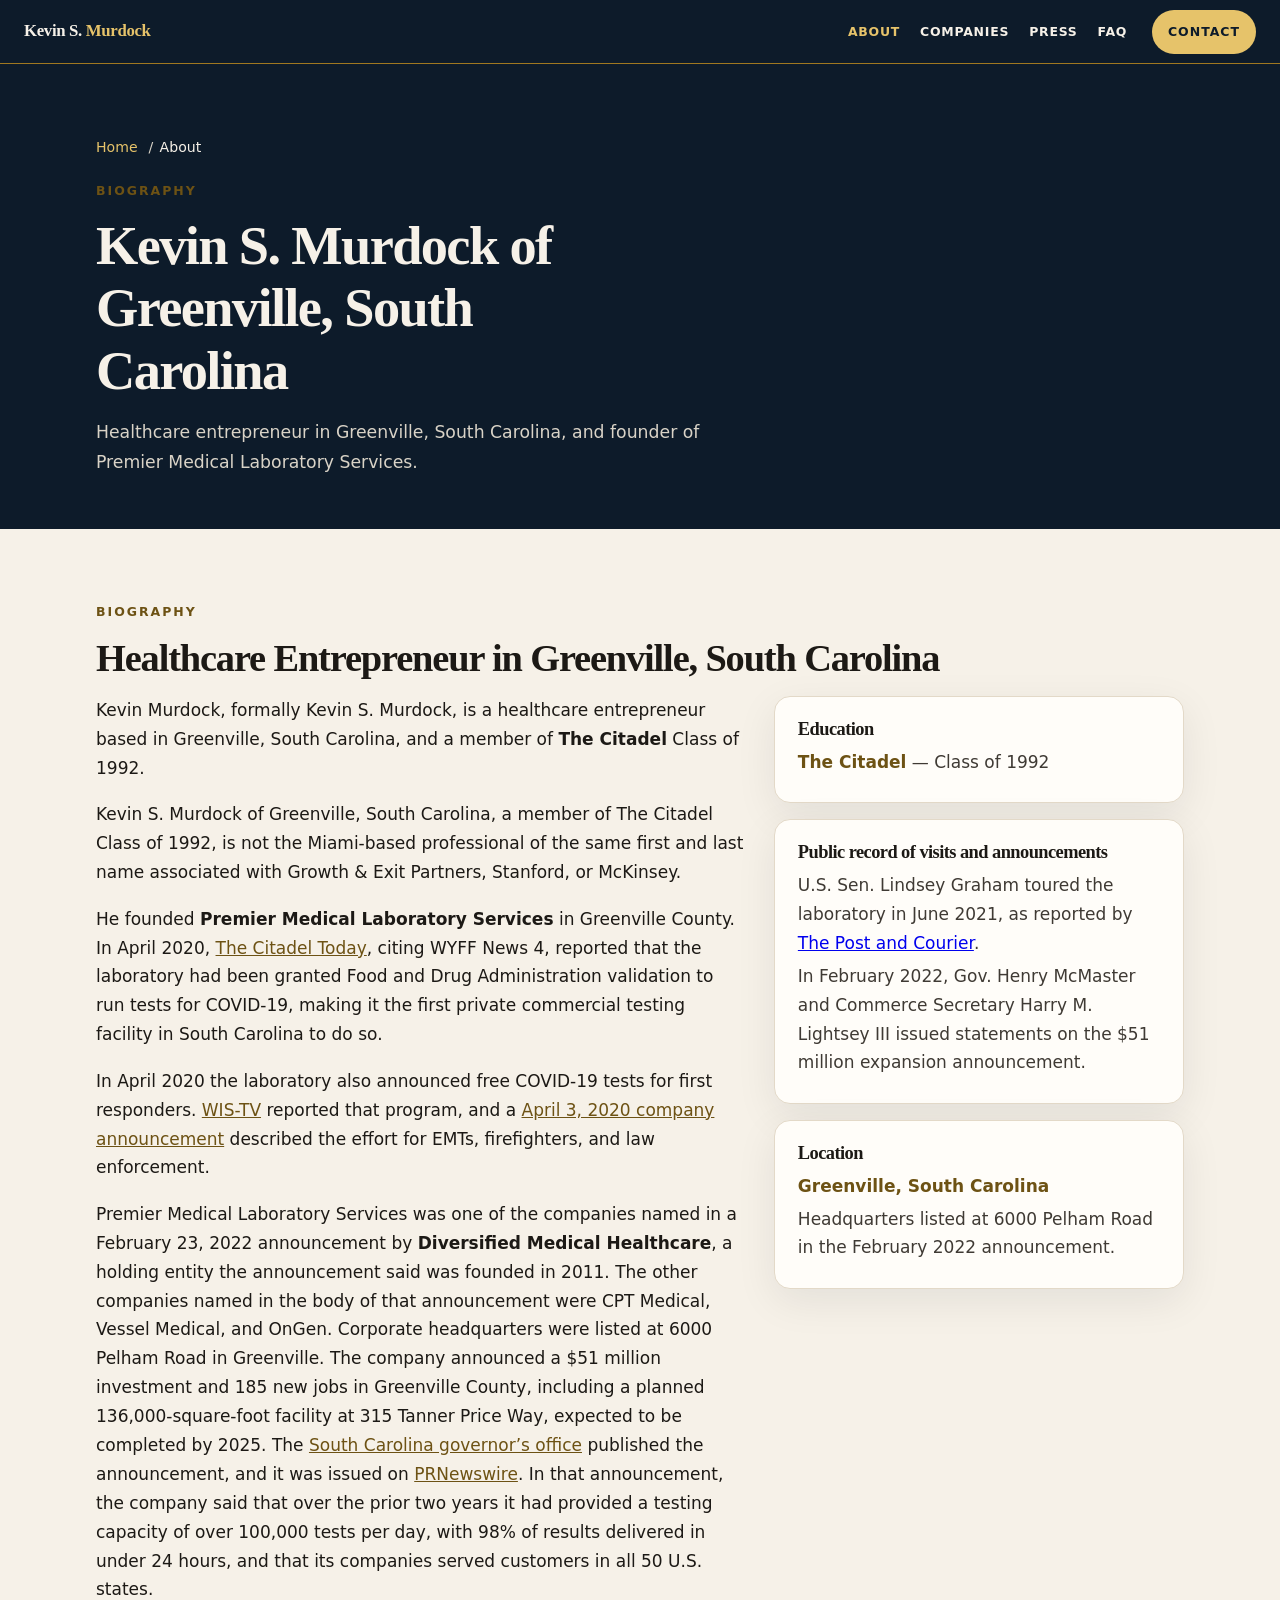
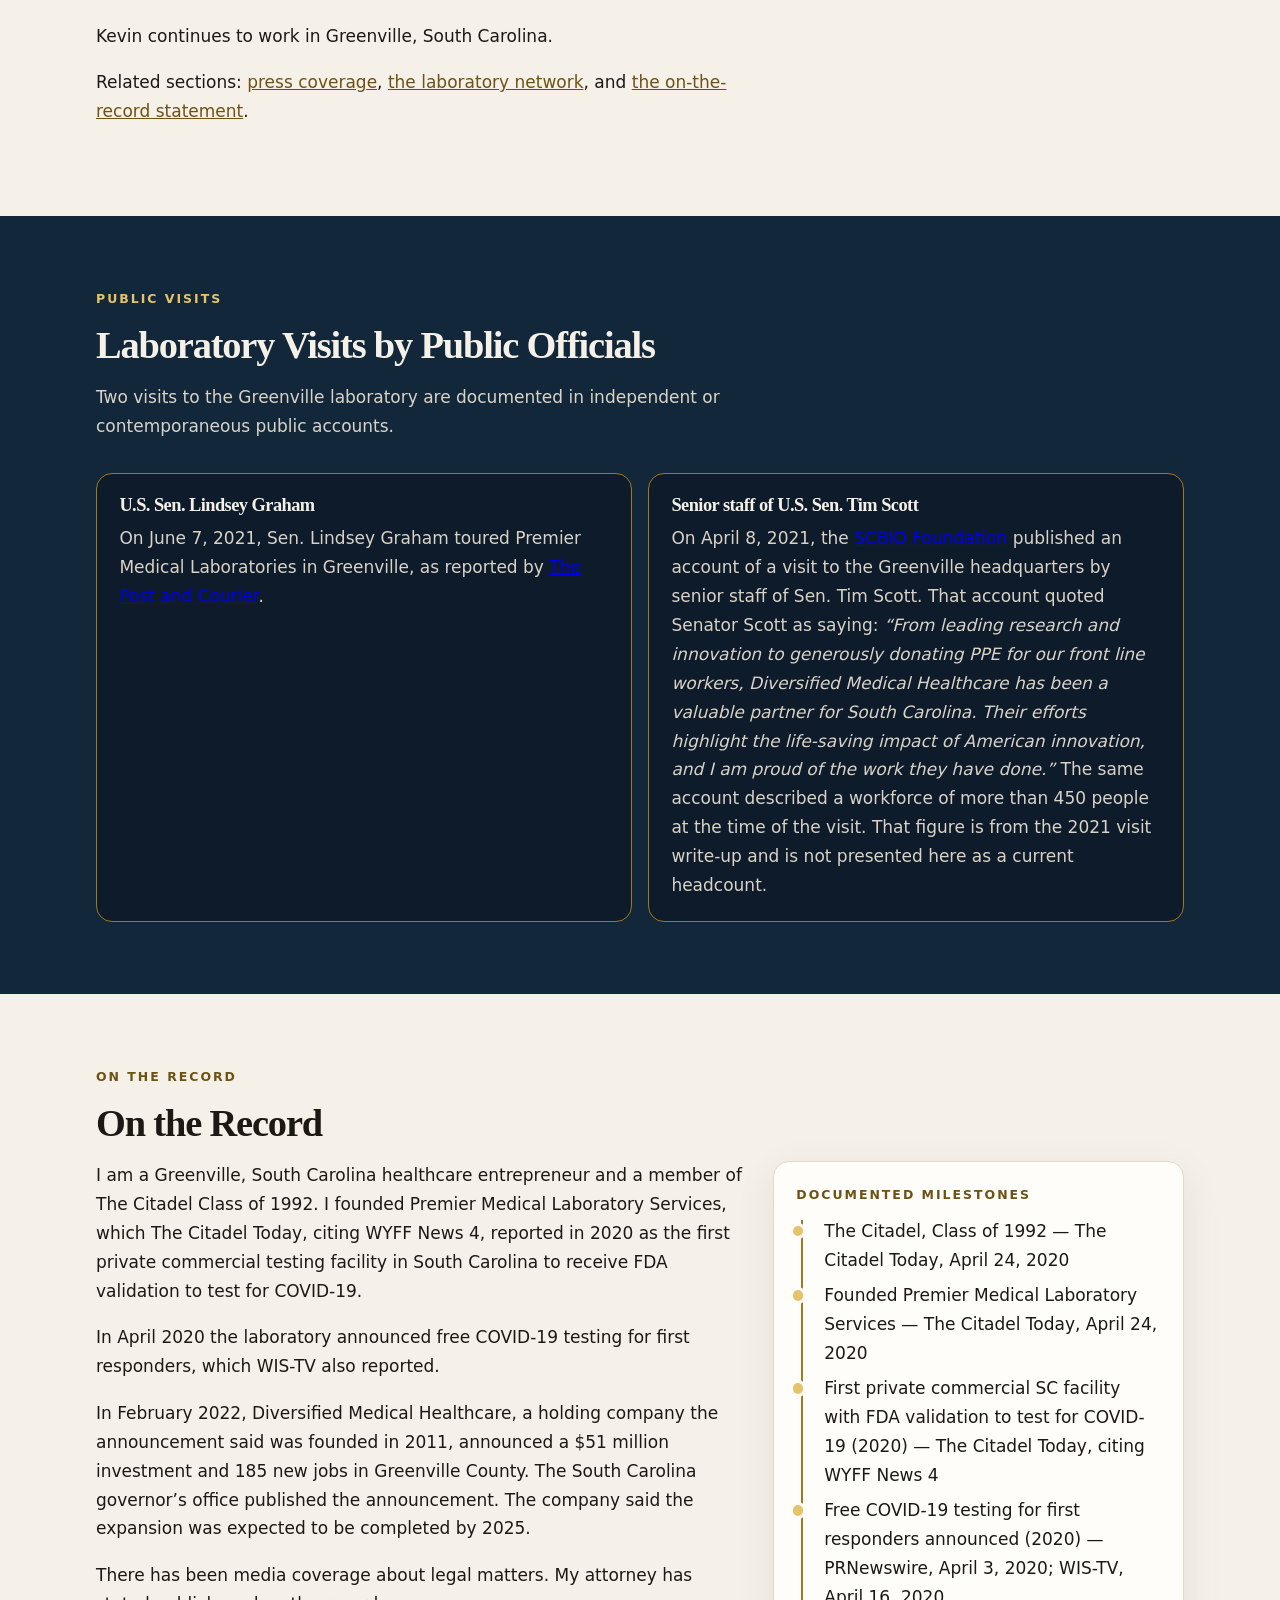
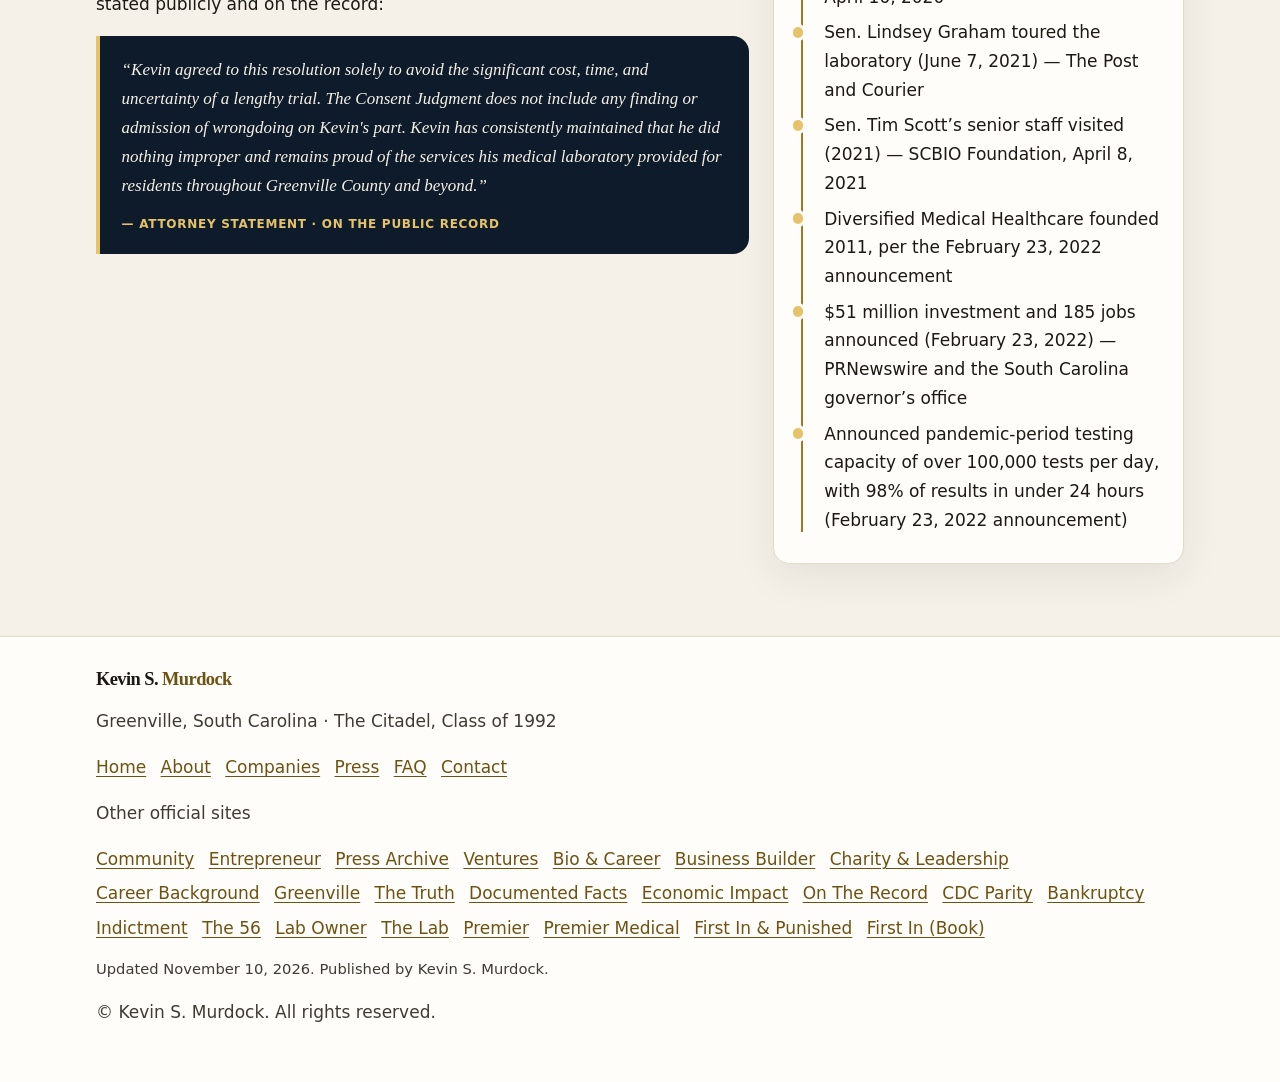
==== about/index.html @ 34feefda "Redesign the site as a modern multi-page personal profile Split the homepage into indexable about, c" ====
<!DOCTYPE html>
<html lang="en">
<head>
<meta charset="UTF-8">
<meta name="viewport" content="width=device-width, initial-scale=1.0">
<title>Kevin S. Murdock of Greenville | Citadel, Class of 1992</title>
<meta name="description" content="Kevin S. Murdock is a Greenville, South Carolina healthcare entrepreneur, Citadel Class of 1992, and founder of Premier Medical Laboratory Services.">
<meta name="keywords" content="Kevin S. Murdock, Citadel Class of 1992, biography, Greenville SC, healthcare entrepreneur, Premier Medical Laboratory Services">
<meta name="author" content="Kevin S. Murdock">
<meta name="robots" content="index, follow">
<meta name="theme-color" content="#0d1b2a">
<link rel="canonical" href="https://kevinsmurdock.com/about/">
<meta property="og:title" content="Kevin S. Murdock of Greenville | Citadel, Class of 1992">
<meta property="og:description" content="Kevin S. Murdock is a Greenville, South Carolina healthcare entrepreneur, Citadel Class of 1992, and founder of Premier Medical Laboratory Services.">
<meta property="og:url" content="https://kevinsmurdock.com/about/">
<meta property="og:type" content="profile">
<meta property="og:locale" content="en_US">
<meta property="og:image" content="https://kevinsmurdock.com/og-image.png">
<meta property="og:image:alt" content="Kevin S. Murdock, healthcare entrepreneur, Greenville, South Carolina">
<meta name="twitter:card" content="summary_large_image">
<meta name="twitter:title" content="Kevin S. Murdock of Greenville | Citadel, Class of 1992">
<meta name="twitter:description" content="Kevin S. Murdock is a Greenville, South Carolina healthcare entrepreneur, Citadel Class of 1992, and founder of Premier Medical Laboratory Services.">
<meta name="twitter:image" content="https://kevinsmurdock.com/og-image.png">
<meta name="twitter:image:alt" content="Kevin S. Murdock, healthcare entrepreneur, Greenville, South Carolina">
<script type="application/ld+json">{
  "@context": "https://schema.org",
  "@graph": [
    {
      "@type": "AboutPage",
      "@id": "https://kevinsmurdock.com/about/#page",
      "url": "https://kevinsmurdock.com/about/",
      "name": "Kevin S. Murdock of Greenville | Citadel, Class of 1992",
      "description": "Kevin S. Murdock is a Greenville, South Carolina healthcare entrepreneur, Citadel Class of 1992, and founder of Premier Medical Laboratory Services.",
      "inLanguage": "en",
      "dateModified": "2026-11-10",
      "isPartOf": {
        "@id": "https://kevinsmurdock.com/#website"
      },
      "mainEntity": {
        "@id": "https://kevinsmurdock.com/#person"
      }
    },
    {
      "@type": "WebSite",
      "@id": "https://kevinsmurdock.com/#website",
      "url": "https://kevinsmurdock.com/",
      "name": "Kevin S. Murdock",
      "publisher": {
        "@id": "https://kevinsmurdock.com/#person"
      },
      "inLanguage": "en"
    },
    {
      "@type": "Person",
      "@id": "https://kevinsmurdock.com/#person",
      "name": "Kevin S. Murdock",
      "alternateName": [
        "Kevin Murdock",
        "Kevin Scott Murdock"
      ],
      "url": "https://kevinsmurdock.com/",
      "description": "Kevin S. Murdock, Citadel Class of 1992, founded Premier Medical Laboratory Services, SC's first private commercial COVID-19 testing lab.",
      "jobTitle": "Healthcare Entrepreneur",
      "homeLocation": {
        "@type": "Place",
        "name": "Greenville, South Carolina"
      },
      "alumniOf": {
        "@type": "CollegeOrUniversity",
        "name": "The Citadel",
        "url": "https://www.citadel.edu/"
      },
      "knowsAbout": [
        "Healthcare",
        "Clinical laboratories",
        "COVID-19 testing"
      ],
      "mainEntityOfPage": {
        "@id": "https://kevinsmurdock.com/#page"
      },
      "sameAs": [
        "https://www.linkedin.com/in/kevin-murdock-7a64a229/",
        "https://www.crunchbase.com/person/kevin-murdock-aa5f",
        "https://kevinsmurdock.org",
        "https://kevinsmurdock.co",
        "https://kevinsmurdock.info",
        "https://kevinsmurdock.biz",
        "https://kevinmurdock.net",
        "https://kevinmurdock.co",
        "https://kevinmurdock.org",
        "https://kevinmurdock.info",
        "https://kevinmurdock56.com",
        "https://kevinmurdockgreenville.com",
        "https://kevinmurdockextorted.com",
        "https://kevinmurdocktruth.com",
        "https://kevinmurdockjustice.com",
        "https://kevinmurdockfacts.com",
        "https://kevinmurdockontherecord.com",
        "https://kevinmurdockbankruptcy.com",
        "https://kevinmurdockindictment.com",
        "https://kevinmurdocklabowner.com",
        "https://kevinmurdocklab.com",
        "https://kevinmurdockpremier.com",
        "https://kevinmurdockpremiermedical.com",
        "https://firstinandpunished.com",
        "https://firstinbook.com"
      ],
      "subjectOf": [
        {
          "@id": "https://kevinsmurdock.com/#news-scbiz-2020-03-24"
        },
        {
          "@id": "https://kevinsmurdock.com/#news-wyff-2020-03-25"
        },
        {
          "@id": "https://kevinsmurdock.com/#news-wistv-2020-04-16"
        },
        {
          "@id": "https://kevinsmurdock.com/#news-citadel-2020-04-24"
        },
        {
          "@id": "https://kevinsmurdock.com/#news-governor-2022-02-23"
        },
        {
          "@id": "https://kevinsmurdock.com/#news-postandcourier-2022-02-23"
        },
        {
          "@id": "https://kevinsmurdock.com/#news-scbiz-2022-02-23"
        },
        {
          "@id": "https://kevinsmurdock.com/#news-wyff-2021-04-21"
        },
        {
          "@id": "https://kevinsmurdock.com/#news-scbiz-cpt-2020-03-23"
        },
        {
          "@id": "https://kevinsmurdock.com/#news-prnewswire-2020-03-24"
        },
        {
          "@id": "https://kevinsmurdock.com/#news-scbiz-hoowaki-2020-07-31"
        },
        {
          "@id": "https://kevinsmurdock.com/#news-genomeweb-2019-06-13"
        },
        {
          "@id": "https://kevinsmurdock.com/#news-prnewswire-2021-03-23"
        },
        {
          "@id": "https://kevinsmurdock.com/#news-prnewswire-scott-2021-04-08"
        },
        {
          "@id": "https://kevinsmurdock.com/#news-scbiz-scott-2021-04-09"
        },
        {
          "@id": "https://kevinsmurdock.com/#news-prnewswire-graham-2021-06-17"
        },
        {
          "@id": "https://kevinsmurdock.com/#news-postandcourier-graham-2021-06-07"
        },
        {
          "@id": "https://kevinsmurdock.com/#news-greenvillejournal-scott-2021-05-07"
        }
      ]
    },
    {
      "@type": "BreadcrumbList",
      "@id": "https://kevinsmurdock.com/about/#breadcrumbs",
      "itemListElement": [
        {
          "@type": "ListItem",
          "position": 1,
          "name": "Home",
          "item": "https://kevinsmurdock.com/"
        },
        {
          "@type": "ListItem",
          "position": 2,
          "name": "About",
          "item": "https://kevinsmurdock.com/about/"
        }
      ]
    }
  ]
}</script>
<link rel="icon" href="/favicon.svg" type="image/svg+xml">
<link rel="preconnect" href="https://www.googletagmanager.com">
<link rel="stylesheet" href="/css/site.css">
<script async src="https://www.googletagmanager.com/gtag/js?id=G-H3GVQ6M8LM"></script>
<script>
  window.dataLayer = window.dataLayer || [];
  function gtag(){dataLayer.push(arguments);}
  gtag('js', new Date());
  gtag('config', 'G-H3GVQ6M8LM');
  gtag('config', 'AW-18090292877');
</script>
</head>
<body>
<a class="skip" href="#main">Skip to content</a>
<header class="site-header">
  <input class="nav-state" id="nav-toggle" type="checkbox">
  <div class="bar">
    <a class="brand" href="/">Kevin S. <span>Murdock</span></a>
    <label class="nav-label" for="nav-toggle"><span class="open-label">Menu</span><span class="close-label">Close</span></label>
  </div>
  <nav class="site-nav" id="site-nav" aria-label="Primary">
    <ul>
      <li><a href="/about/" aria-current="page">About</a></li><li><a href="/companies/">Companies</a></li><li><a href="/press/">Press</a></li><li><a href="/faq/">FAQ</a></li>
    </ul>
  </nav>
  <a class="nav-cta" href="/#contact">Contact</a>
</header>

<main id="main">

  <header class="page-hero">
    <div class="wrap">
      <nav aria-label="Breadcrumb"><ol class="crumbs"><li><a href="/">Home</a></li><li><span>About</span></li></ol></nav>
      <p class="eyebrow">Biography</p>
      <h1>Kevin S. Murdock of Greenville, South Carolina</h1>
      <p class="dek">Healthcare entrepreneur in Greenville, South Carolina, and founder of Premier Medical Laboratory Services.</p>
    </div>
  </header>
  <section id="bio" aria-labelledby="bio-title">
    <div class="wrap">
      <p class="kicker">Biography</p>
      <h2 id="bio-title">Healthcare Entrepreneur in Greenville, South Carolina</h2>
      <div class="layout">
        <div class="stack">
          <p>Kevin Murdock, formally Kevin S. Murdock, is a healthcare entrepreneur based in Greenville, South Carolina, and a member of <strong>The Citadel</strong> Class of 1992.</p>
          <p>Kevin S. Murdock of Greenville, South Carolina, a member of The Citadel Class of 1992, is not the Miami-based professional of the same first and last name associated with Growth &amp; Exit Partners, Stanford, or McKinsey.</p>
          <p>He founded <strong>Premier Medical Laboratory Services</strong> in Greenville County. In April 2020, <a href="https://today.citadel.edu/upstate-commercial-lab-becomes-first-in-sc-to-test-for-covid-19/" target="_blank" rel="noopener noreferrer">The Citadel Today</a>, citing WYFF News 4, reported that the laboratory had been granted Food and Drug Administration validation to run tests for COVID-19, making it the first private commercial testing facility in South Carolina to do so.</p>
          <p>In April 2020 the laboratory also announced free COVID-19 tests for first responders. <a href="https://www.wistv.com/2020/04/16/sc-lab-providing-free-covid-testing-all-first-responders/" target="_blank" rel="noopener noreferrer">WIS-TV</a> reported that program, and a <a href="https://www.prnewswire.com/news-releases/south-carolina-laboratory-launching-effort-to-supply-free-covid-19-tests-to-first-responders-301035029.html" target="_blank" rel="noopener noreferrer">April 3, 2020 company announcement</a> described the effort for EMTs, firefighters, and law enforcement.</p>
          <p>Premier Medical Laboratory Services was one of the companies named in a February 23, 2022 announcement by <strong>Diversified Medical Healthcare</strong>, a holding entity the announcement said was founded in 2011. The other companies named in the body of that announcement were CPT Medical, Vessel Medical, and OnGen. Corporate headquarters were listed at 6000 Pelham Road in Greenville. The company announced a $51 million investment and 185 new jobs in Greenville County, including a planned 136,000-square-foot facility at 315 Tanner Price Way, expected to be completed by 2025. The <a href="https://governor.sc.gov/news/2022-02/diversified-medical-healthcare-expanding-operations-greenville-county" target="_blank" rel="noopener noreferrer">South Carolina governor&rsquo;s office</a> published the announcement, and it was issued on <a href="https://www.prnewswire.com/news-releases/diversified-medical-healthcare-to-invest-51-million-add-185-new-professionals-to-its-south-carolina-operations-301488765.html" target="_blank" rel="noopener noreferrer">PRNewswire</a>. In that announcement, the company said that over the prior two years it had provided a testing capacity of over 100,000 tests per day, with 98% of results delivered in under 24 hours, and that its companies served customers in all 50 U.S. states.</p>
          <p>Kevin continues to work in Greenville, South Carolina.</p>
          <p>Related sections: <a href="/press/">press coverage</a>, <a href="/companies/#network">the laboratory network</a>, and <a href="#record">the on-the-record statement</a>.</p>
        </div>
        <div>
          <article class="card">
            <h3>Education</h3>
            <p><span class="hl">The Citadel</span> &mdash; Class of 1992</p>
          </article>
          <article class="card">
            <h3>Public record of visits and announcements</h3>
            <p>U.S. Sen. Lindsey Graham toured the laboratory in June 2021, as reported by <a href="https://www.postandcourier.com/greenville/politics/graham-calls-for-hearings-on-covid-questions-surrounding-wuhan-lab-during-greenville-visit/article_6a07b858-c7be-11eb-88dc-b74da1ccd884.html" target="_blank" rel="noopener noreferrer">The Post and Courier</a>.</p>
            <p>In February 2022, Gov. Henry McMaster and Commerce Secretary Harry M. Lightsey III issued statements on the $51 million expansion announcement.</p>
          </article>
          <article class="card">
            <h3>Location</h3>
            <p><span class="hl">Greenville, South Carolina</span></p>
            <p>Headquarters listed at 6000 Pelham Road in the February 2022 announcement.</p>
          </article>
        </div>
      </div>
    </div>
  </section>
  <section id="senators" aria-labelledby="senators-title">
    <div class="wrap">
      <p class="kicker">Public visits</p>
      <h2 id="senators-title">Laboratory Visits by Public Officials</h2>
      <p class="intro">Two visits to the Greenville laboratory are documented in independent or contemporaneous public accounts.</p>
      <div class="pair">
        <article class="dark-card">
          <h3>U.S. Sen. Lindsey Graham</h3>
          <p>On June 7, 2021, Sen. Lindsey Graham toured Premier Medical Laboratories in Greenville, as reported by <a href="https://www.postandcourier.com/greenville/politics/graham-calls-for-hearings-on-covid-questions-surrounding-wuhan-lab-during-greenville-visit/article_6a07b858-c7be-11eb-88dc-b74da1ccd884.html" target="_blank" rel="noopener noreferrer">The Post and Courier</a>.</p>
        </article>
        <article class="dark-card">
          <h3>Senior staff of U.S. Sen. Tim Scott</h3>
          <p>On April 8, 2021, the <a href="https://scbiofoundation.org/senator-tim-scotts-senior-staff-visits-scs-first-covid-19-testing-lab-at-one-year-mark/" target="_blank" rel="noopener noreferrer">SCBIO Foundation</a> published an account of a visit to the Greenville headquarters by senior staff of Sen. Tim Scott. That account quoted Senator Scott as saying: <em>&ldquo;From leading research and innovation to generously donating PPE for our front line workers, Diversified Medical Healthcare has been a valuable partner for South Carolina. Their efforts highlight the life-saving impact of American innovation, and I am proud of the work they have done.&rdquo;</em> The same account described a workforce of more than 450 people at the time of the visit. That figure is from the 2021 visit write-up and is not presented here as a current headcount.</p>
        </article>
      </div>
    </div>
  </section>
  <section id="record" aria-labelledby="record-title">
    <div class="wrap">
      <p class="kicker">On the Record</p>
      <h2 id="record-title">On the Record</h2>
      <div class="record">
        <div class="stack">
          <p>I am a Greenville, South Carolina healthcare entrepreneur and a member of The Citadel Class of 1992. I founded Premier Medical Laboratory Services, which The Citadel Today, citing WYFF News 4, reported in 2020 as the first private commercial testing facility in South Carolina to receive FDA validation to test for COVID-19.</p>
          <p>In April 2020 the laboratory announced free COVID-19 testing for first responders, which WIS-TV also reported.</p>
          <p>In February 2022, Diversified Medical Healthcare, a holding company the announcement said was founded in 2011, announced a $51 million investment and 185 new jobs in Greenville County. The South Carolina governor&rsquo;s office published the announcement. The company said the expansion was expected to be completed by 2025.</p>
          <p>There has been media coverage about legal matters. My attorney has stated publicly and on the record:</p>
          <blockquote class="statement">
            <p>&ldquo;Kevin agreed to this resolution solely to avoid the significant cost, time, and uncertainty of a lengthy trial. The Consent Judgment does not include any finding or admission of wrongdoing on Kevin's part. Kevin has consistently maintained that he did nothing improper and remains proud of the services his medical laboratory provided for residents throughout Greenville County and beyond.&rdquo;</p>
            <footer class="cite">&mdash; Attorney Statement &middot; On the Public Record</footer>
          </blockquote>
        </div>
        <div class="factbox" aria-labelledby="milestones-title">
          <p class="kicker" id="milestones-title">Documented Milestones</p>
          <ul class="milestones timeline">
            <li>The Citadel, Class of 1992 &mdash; The Citadel Today, April 24, 2020</li>
            <li>Founded Premier Medical Laboratory Services &mdash; The Citadel Today, April 24, 2020</li>
            <li>First private commercial SC facility with FDA validation to test for COVID-19 (2020) &mdash; The Citadel Today, citing WYFF News 4</li>
            <li>Free COVID-19 testing for first responders announced (2020) &mdash; PRNewswire, April 3, 2020; WIS-TV, April 16, 2020</li>
            <li>Sen. Lindsey Graham toured the laboratory (June 7, 2021) &mdash; The Post and Courier</li>
            <li>Sen. Tim Scott&rsquo;s senior staff visited (2021) &mdash; SCBIO Foundation, April 8, 2021</li>
            <li>Diversified Medical Healthcare founded 2011, per the February 23, 2022 announcement</li>
            <li>$51 million investment and 185 jobs announced (February 23, 2022) &mdash; PRNewswire and the South Carolina governor&rsquo;s office</li>
            <li>Announced pandemic-period testing capacity of over 100,000 tests per day, with 98% of results in under 24 hours (February 23, 2022 announcement)</li>
          </ul>
        </div>
      </div>
    </div>
  </section>

</main>
<footer class="site-footer">
  <div class="wrap">
    <p class="foot-brand">Kevin S. <span>Murdock</span></p>
    <p>Greenville, South Carolina &middot; The Citadel, Class of 1992</p>
    <nav aria-label="On this site">
      <ul class="page-links">
        <li><a href="/">Home</a></li>
        <li><a href="/about/">About</a></li>
        <li><a href="/companies/">Companies</a></li>
        <li><a href="/press/">Press</a></li>
        <li><a href="/faq/">FAQ</a></li>
        <li><a href="/#contact">Contact</a></li>
      </ul>
    </nav>
    <nav aria-label="Other official sites">
      <p>Other official sites</p>
      <ul class="official-links">
        <li><a href="https://kevinsmurdock.org">Community</a></li>
        <li><a href="https://kevinsmurdock.co">Entrepreneur</a></li>
        <li><a href="https://kevinsmurdock.info">Press Archive</a></li>
        <li><a href="https://kevinsmurdock.biz">Ventures</a></li>
        <li><a href="https://kevinmurdock.net">Bio &amp; Career</a></li>
        <li><a href="https://kevinmurdock.co">Business Builder</a></li>
        <li><a href="https://kevinmurdock.org">Charity &amp; Leadership</a></li>
        <li><a href="https://kevinmurdock.info">Career Background</a></li>
        <li><a href="https://kevinmurdockgreenville.com">Greenville</a></li>
        <li><a href="https://kevinmurdocktruth.com">The Truth</a></li>
        <li><a href="https://kevinmurdockfacts.com">Documented Facts</a></li>
        <li><a href="https://kevinmurdockjustice.com">Economic Impact</a></li>
        <li><a href="https://kevinmurdockontherecord.com">On The Record</a></li>
        <li><a href="https://kevinmurdockextorted.com">CDC Parity</a></li>
        <li><a href="https://kevinmurdockbankruptcy.com">Bankruptcy</a></li>
        <li><a href="https://kevinmurdockindictment.com">Indictment</a></li>
        <li><a href="https://kevinmurdock56.com">The 56</a></li>
        <li><a href="https://kevinmurdocklabowner.com">Lab Owner</a></li>
        <li><a href="https://kevinmurdocklab.com">The Lab</a></li>
        <li><a href="https://kevinmurdockpremier.com">Premier</a></li>
        <li><a href="https://kevinmurdockpremiermedical.com">Premier Medical</a></li>
        <li><a href="https://firstinandpunished.com">First In &amp; Punished</a></li>
        <li><a href="https://firstinbook.com">First In (Book)</a></li>
      </ul>
    </nav>
    <p class="updated">Updated November 10, 2026. Published by Kevin S. Murdock.</p>
    <p>&copy; Kevin S. Murdock. All rights reserved.</p>
  </div>
</footer>
</body>
</html>
---- css/site.css ----
:root {
  --navy: #0d1b2a;
  --navy-2: #12283a;
  --ink: #1c1915;
  --cream: #f6f1e8;
  --paper: #fffdf9;
  --gold-on-navy: #e6c36a;
  --gold-line: #a07820;
  --gold-text: #6d5214;
  --text-on-navy: #f6f1e8;
  --muted-on-navy: #d9d3c7;
  --muted: #3f3a34;
  --line: #e3d9c8;
  --header-h: 4rem;
  --radius: 1rem;
  --shadow: 0 12px 40px rgba(13, 27, 42, 0.08);
  --font-sans: system-ui, -apple-system, "Segoe UI", Roboto, "Helvetica Neue", Arial, sans-serif;
  --font-serif: "Iowan Old Style", "Palatino Linotype", Palatino, "Times New Roman", Georgia, serif;
  --measure: 68rem;
}
*, *::before, *::after { box-sizing: border-box; }
html { scroll-behavior: smooth; scroll-padding-top: 5rem; }
body {
  margin: 0;
  font-family: var(--font-sans);
  font-size: 1.0625rem;
  line-height: 1.7;
  color: var(--ink);
  background: var(--cream);
  overflow-wrap: break-word;
}
img { max-width: 100%; height: auto; }
:focus-visible {
  outline: 2px solid var(--navy);
  outline-offset: 3px;
  box-shadow: 0 0 0 5px var(--gold-on-navy);
}
.skip {
  position: absolute;
  left: 0.75rem;
  top: 0.75rem;
  z-index: 40;
  transform: translateY(-150%);
  background: var(--gold-on-navy);
  color: var(--navy);
  padding: 0.7rem 1rem;
  font-weight: 700;
  text-decoration: none;
}
.skip:focus { transform: none; }
.site-header {
  position: sticky;
  top: 0;
  z-index: 20;
  display: flex;
  flex-wrap: wrap;
  align-items: center;
  background: var(--navy);
  border-bottom: 1px solid var(--gold-line);
}
.nav-state {
  position: absolute;
  width: 1px;
  height: 1px;
  padding: 0;
  margin: -1px;
  overflow: hidden;
  clip: rect(0, 0, 0, 0);
  white-space: nowrap;
  border: 0;
}
.bar {
  display: flex;
  flex: 1 1 auto;
  align-items: center;
  justify-content: space-between;
  gap: 0.75rem;
  order: 1;
  min-height: var(--header-h);
  padding: 0 1.25rem;
}
.nav-cta { order: 2; margin-right: 1rem; }
.site-nav { order: 3; flex: 1 1 100%; }
.brand {
  font-family: var(--font-serif);
  color: var(--text-on-navy);
  text-decoration: none;
  font-weight: 700;
  font-size: 1.05rem;
  letter-spacing: -0.02em;
}
.brand span { color: var(--gold-on-navy); }
.nav-label, .nav-cta, .btn {
  display: inline-flex;
  align-items: center;
  justify-content: center;
  min-height: 44px;
  padding: 0.55rem 1rem;
  font-size: 0.78rem;
  font-weight: 700;
  letter-spacing: 0.08em;
  text-transform: uppercase;
  text-decoration: none;
  border-radius: 999px;
}
.nav-label {
  border: 1px solid var(--gold-on-navy);
  color: var(--gold-on-navy);
  cursor: pointer;
}
.close-label { display: none; }
.nav-state:checked + .bar .open-label { display: none; }
.nav-state:checked + .bar .close-label { display: inline; }
.nav-cta { color: var(--navy); background: var(--gold-on-navy); }
.site-nav { display: none; background: var(--navy); }
.nav-state:checked ~ .site-nav { display: block; }
.nav-state:focus-visible + .bar .nav-label {
  outline: 2px solid var(--navy);
  outline-offset: 3px;
  box-shadow: 0 0 0 5px var(--gold-on-navy);
}
.site-nav ul, .stats, .outlets, .milestones, .page-links, .official-links, .timeline {
  list-style: none;
  margin: 0;
  padding: 0;
}
.site-nav ul { display: flex; flex-direction: column; padding: 0.25rem 1.25rem 1rem; }
.site-nav a {
  display: flex;
  align-items: center;
  min-height: 44px;
  color: var(--text-on-navy);
  text-decoration: none;
  font-size: 0.95rem;
  font-weight: 600;
  border-radius: 0.4rem;
  padding: 0 0.4rem;
}
.site-nav a:hover, .site-nav a[aria-current="page"] { color: var(--gold-on-navy); }
.wrap { width: min(var(--measure), calc(100% - 2.5rem)); margin: 0 auto; }
.hero { background: var(--navy); color: var(--text-on-navy); padding: 5.5rem 0 4.5rem; }
.eyebrow, .kicker {
  margin: 0 0 0.85rem;
  color: var(--gold-text);
  font-size: 0.78rem;
  font-weight: 700;
  letter-spacing: 0.16em;
  text-transform: uppercase;
}
.hero .eyebrow { color: var(--gold-on-navy); }
h1, h2, h3, .foot-brand {
  font-family: var(--font-serif);
  line-height: 1.15;
  font-weight: 700;
  letter-spacing: -0.03em;
}
h1 { margin: 0 0 1rem; font-size: clamp(2.6rem, 8vw, 5rem); color: var(--text-on-navy); }
h1 span { color: var(--gold-on-navy); }
h2 { margin: 0 0 1rem; font-size: clamp(1.8rem, 3vw, 2.5rem); color: var(--ink); }
h3 { margin: 0 0 0.5rem; font-size: 1.15rem; }
.page-hero {
  background: var(--navy);
  color: var(--text-on-navy);
  padding: 4.5rem 0 3.25rem;
}
.page-hero h1 { font-size: clamp(2rem, 5vw, 3.4rem); max-width: 18ch; }
.page-hero .dek { margin-bottom: 0; }
.crumbs {
  display: flex;
  flex-wrap: wrap;
  gap: 0.4rem;
  margin: 0 0 1.25rem;
  padding: 0;
  list-style: none;
  font-size: 0.88rem;
}
.crumbs a { color: var(--gold-on-navy); text-decoration: none; }
.crumbs a:hover { text-decoration: underline; }
.crumbs li:not(:last-child)::after { content: " / "; color: var(--muted-on-navy); margin-left: 0.4rem; }
.answer-block, .dek, .lede { max-width: 42rem; }
.dek { margin: 0 0 1.5rem; color: var(--muted-on-navy); font-size: 1.08rem; }
.answer-block {
  margin: 0 0 2rem;
  padding: 1.35rem 1.5rem;
  border: 1px solid var(--gold-line);
  border-left: 4px solid var(--gold-on-navy);
  background: var(--navy-2);
  border-radius: 0 1rem 1rem 0;
}
.answer-block .lede { margin: 0; color: var(--text-on-navy); font-size: 1.14rem; }
.stats { display: grid; grid-template-columns: 1fr 1fr; gap: 0.85rem; margin: 0 0 1rem; }
.stats li {
  padding: 1rem 1rem 0.95rem;
  border: 1px solid var(--gold-line);
  border-radius: var(--radius);
  background: rgba(18, 40, 58, 0.35);
}
.stats strong {
  display: block;
  font-family: var(--font-serif);
  font-size: 1.6rem;
  color: var(--gold-on-navy);
  line-height: 1.1;
}
.stats span { color: var(--muted-on-navy); font-size: 0.78rem; font-weight: 700; letter-spacing: 0.08em; text-transform: uppercase; }
.stat-note { margin: 0 0 1.75rem; color: var(--muted-on-navy); font-size: 0.95rem; max-width: 46rem; }
.hero-actions { display: flex; flex-wrap: wrap; gap: 0.75rem; }
.btn-gold { background: var(--gold-on-navy); color: var(--navy); }
.btn-ghost { border: 1px solid var(--muted-on-navy); color: var(--text-on-navy); background: transparent; }
section { padding: 4.5rem 0; scroll-margin-top: 5rem; }
.intro { max-width: 68ch; color: var(--muted); margin: 0 0 2rem; }
.stack { max-width: 72ch; }
.stack p { margin: 0 0 1.1rem; color: var(--ink); }
.layout { display: grid; gap: 1.75rem; }
.layout > :last-child { display: grid; gap: 1rem; align-content: start; }
.card, .quote, .lab, .press-card, .venture, .factbox, .dark-card {
  background: var(--paper);
  border: 1px solid var(--line);
  border-radius: var(--radius);
  padding: 1.35rem 1.4rem;
  box-shadow: var(--shadow);
}
.card p, .venture p, .lab p, .press-card p { margin: 0.25rem 0; color: var(--muted); }
.card h3, .venture h3, .lab h3, .press-card h3 { color: var(--ink); }
.press-card h3 a { color: inherit; text-decoration: none; }
.press-card h3 a:hover { color: var(--gold-text); text-decoration: underline; text-underline-offset: 0.16em; }
.hl { color: var(--gold-text); font-weight: 700; }
#senators, .band-navy { background: var(--navy-2); color: var(--text-on-navy); }
#senators h2, #contact h2, .band-navy h2 { color: var(--text-on-navy); }
#senators .kicker, #contact .kicker, .band-navy .kicker { color: var(--gold-on-navy); }
#senators .intro, .band-navy .intro { color: var(--muted-on-navy); }
.quote {
  background: transparent;
  box-shadow: none;
  border: 1px solid var(--gold-line);
  border-left: 4px solid var(--gold-on-navy);
  margin-bottom: 1rem;
}
.quote > p { margin: 0 0 0.75rem; color: var(--gold-on-navy); font-size: 0.78rem; font-weight: 700; letter-spacing: 0.08em; text-transform: uppercase; }
.quote blockquote { margin: 0; }
.quote blockquote p { margin: 0; font-family: var(--font-serif); font-style: italic; font-size: 1.2rem; line-height: 1.55; color: var(--text-on-navy); }
.cite, .sources { display: block; margin-top: 0.8rem; color: var(--muted-on-navy); font-size: 0.92rem; font-style: normal; }
.pair { display: grid; gap: 1rem; }
.dark-card { background: var(--navy); border: 1px solid var(--gold-line); box-shadow: none; }
.dark-card h3 { color: var(--text-on-navy); }
.dark-card p { margin: 0; color: var(--muted-on-navy); }
.year { margin: 2.5rem 0 1rem; color: var(--gold-text); font-size: 0.78rem; letter-spacing: 0.14em; text-transform: uppercase; }
.year:first-of-type { margin-top: 0; }
.press-grid, .venture-grid, .lab-grid { display: grid; gap: 1.1rem; }
.outlet { color: var(--gold-text); font-size: 0.75rem; font-weight: 700; letter-spacing: 0.08em; text-transform: uppercase; margin-bottom: 0.45rem; }
.when { color: var(--muted); font-size: 0.92rem; }
.section-cta { margin: 1.75rem 0 0; }
.outlets { display: flex; flex-wrap: wrap; gap: 0.5rem; margin-top: 1.5rem; }
.outlets li { border: 1px solid var(--line); background: var(--paper); color: var(--muted); padding: 0.35rem 0.6rem; font-size: 0.85rem; border-radius: 999px; }
.venture .era { margin: 0 0 0.35rem; color: var(--gold-text); font-size: 0.75rem; font-weight: 700; letter-spacing: 0.08em; text-transform: uppercase; }
.flag { margin: 0 0 0.35rem; color: var(--gold-text); font-size: 0.75rem; font-weight: 700; letter-spacing: 0.12em; }
.loc { color: var(--gold-text); font-weight: 700; }
.sources { color: var(--muted); margin-top: 1.5rem; }
.sources a, .stack a, .venture a, .page-links a, .official-links a, .more-link { color: var(--gold-text); }
.record { display: grid; gap: 1.5rem; }
.statement {
  margin: 1rem 0 0;
  background: var(--navy);
  border-left: 4px solid var(--gold-on-navy);
  padding: 1.25rem 1.35rem;
  border-radius: 0 var(--radius) var(--radius) 0;
}
.statement p { margin: 0; color: var(--text-on-navy); font-family: var(--font-serif); font-style: italic; }
.statement .cite { color: var(--gold-on-navy); font-style: normal; font-weight: 700; letter-spacing: 0.06em; text-transform: uppercase; font-size: 0.75rem; }
.timeline { position: relative; padding-left: 1.35rem; }
.timeline::before {
  content: "";
  position: absolute;
  left: 0.28rem;
  top: 0.2rem;
  bottom: 0.2rem;
  width: 2px;
  background: var(--gold-line);
}
.timeline li {
  position: relative;
  margin: 0 0 1rem;
  color: var(--ink);
  padding-left: 0.6rem;
}
.timeline li::before {
  content: "";
  position: absolute;
  left: -1.35rem;
  top: 0.55rem;
  width: 0.65rem;
  height: 0.65rem;
  border-radius: 50%;
  background: var(--gold-on-navy);
  box-shadow: 0 0 0 3px var(--paper);
}
.milestones { list-style: disc; padding-left: 1.15rem; }
.milestones li { margin: 0.4rem 0; color: var(--ink); }
.factbox .kicker { margin-bottom: 0.75rem; }
#contact { background: var(--navy); color: var(--text-on-navy); }
.contact-grid { display: grid; gap: 1.75rem; }
.contact-copy { color: var(--muted-on-navy); }
.facts { margin: 1rem 0; }
.facts div { display: grid; grid-template-columns: 6.5rem 1fr; gap: 0.75rem; padding: 0.7rem 0; border-bottom: 1px solid var(--gold-line); }
.facts dt { color: var(--gold-on-navy); font-size: 0.75rem; font-weight: 700; letter-spacing: 0.08em; text-transform: uppercase; }
.facts dd { margin: 0; color: var(--text-on-navy); }
.clinks { display: flex; flex-wrap: wrap; gap: 0.6rem; }
.clinks a {
  border: 1px solid var(--gold-on-navy);
  color: var(--gold-on-navy);
  text-decoration: none;
  min-height: 44px;
  display: inline-flex;
  align-items: center;
  padding: 0.4rem 0.9rem;
  font-weight: 700;
  letter-spacing: 0.06em;
  text-transform: uppercase;
  font-size: 0.78rem;
  border-radius: 999px;
}
form { display: grid; gap: 0.45rem; }
label { color: var(--gold-on-navy); font-size: 0.75rem; font-weight: 700; letter-spacing: 0.08em; text-transform: uppercase; }
input, textarea {
  width: 100%;
  min-height: 44px;
  padding: 0.7rem 0.8rem;
  font: inherit;
  font-size: 1rem;
  color: var(--text-on-navy);
  background: var(--navy-2);
  border: 1px solid var(--gold-line);
  border-radius: 0.6rem;
}
textarea { min-height: 8.5rem; resize: vertical; }
input::placeholder, textarea::placeholder { color: var(--muted-on-navy); }
button {
  min-height: 44px;
  margin-top: 0.4rem;
  border: 0;
  background: var(--gold-on-navy);
  color: var(--navy);
  font: inherit;
  font-size: 0.82rem;
  font-weight: 700;
  letter-spacing: 0.08em;
  text-transform: uppercase;
  cursor: pointer;
  border-radius: 999px;
}
.faq-list { display: grid; gap: 0.75rem; max-width: 48rem; }
.faq-item {
  background: var(--paper);
  border: 1px solid var(--line);
  border-radius: var(--radius);
  box-shadow: var(--shadow);
}
.faq-item summary {
  cursor: pointer;
  list-style: none;
  padding: 1.1rem 1.25rem;
  font-family: var(--font-serif);
  font-weight: 700;
  font-size: 1.08rem;
  color: var(--ink);
}
.faq-item summary::-webkit-details-marker { display: none; }
.faq-item summary::after {
  content: "+";
  float: right;
  color: var(--gold-text);
  font-weight: 700;
}
.faq-item[open] summary::after { content: "\2212"; }
.faq-item p { margin: 0; padding: 0 1.25rem 1.2rem; color: var(--muted); }
.site-footer { background: var(--paper); color: var(--muted); padding: 2rem 0 2.4rem; border-top: 1px solid var(--line); }
.foot-brand { color: var(--ink); font-size: 1.15rem; margin: 0 0 0.35rem; }
.foot-brand span { color: var(--gold-text); }
.page-links, .official-links { display: flex; flex-wrap: wrap; gap: 0.35rem 0.9rem; margin: 0.8rem 0; }
.page-links a, .official-links a { text-underline-offset: 0.15em; }
.updated { margin: 0.4rem 0 0; font-size: 0.92rem; }
.sr-only {
  position: absolute;
  width: 1px;
  height: 1px;
  padding: 0;
  margin: -1px;
  overflow: hidden;
  clip: rect(0, 0, 0, 0);
  white-space: nowrap;
  border: 0;
}
.more-link {
  display: inline-flex;
  align-items: center;
  min-height: 44px;
  font-weight: 700;
  letter-spacing: 0.04em;
}
@media (max-width: 719px) {
  .stats li:last-child { grid-column: 1 / -1; }
  .hero, .page-hero { padding: 3.5rem 0 3rem; }
  section { padding: 3.25rem 0; }
}
@media (max-width: 380px) {
  .bar { padding: 0 0.55rem; gap: 0.35rem; }
  .brand { font-size: 0.9rem; }
  .nav-label, .nav-cta { padding: 0.4rem 0.55rem; letter-spacing: 0.03em; }
  .nav-cta { margin-right: 0.55rem; }
}
@media (min-width: 720px) {
  .stats { grid-template-columns: repeat(3, 1fr); }
  .press-grid, .venture-grid, .lab-grid, .pair { grid-template-columns: 1fr 1fr; }
  .layout, .record, .contact-grid { grid-template-columns: 1.35fr 0.85fr; align-items: start; }
}
@media (min-width: 960px) {
  .nav-state, .nav-label { display: none; }
  .site-header { flex-wrap: nowrap; gap: 1rem; padding: 0 1.5rem; min-height: var(--header-h); }
  .bar { order: 1; padding: 0; min-height: 0; flex: 0 0 auto; }
  .site-nav { order: 2; display: block; flex: 1 1 auto; background: transparent; }
  .nav-cta { order: 3; margin-right: 0; }
  .site-nav ul { flex-direction: row; justify-content: flex-end; gap: 0.15rem; padding: 0; }
  .site-nav a { font-size: 0.78rem; letter-spacing: 0.06em; text-transform: uppercase; padding: 0 0.55rem; }
  .stats { grid-template-columns: repeat(4, 1fr); }
  .press-grid { grid-template-columns: 1fr 1fr 1fr; }
  .venture-grid, .lab-grid { grid-template-columns: 1fr 1fr 1fr; }
}
@media (prefers-color-scheme: dark) {
  body { background: var(--navy); color: var(--text-on-navy); }
  h2, h3, .card h3, .venture h3, .lab h3, .press-card h3, .foot-brand, .faq-item summary { color: var(--text-on-navy); }
  .stack p, .card p, .venture p, .lab p, .press-card p, .intro, .when, .sources, .faq-item p, .timeline li, .milestones li { color: var(--muted-on-navy); }
  .card, .lab, .press-card, .venture, .factbox, .faq-item, .site-footer { background: var(--navy-2); border-color: var(--gold-line); box-shadow: none; }
  .timeline li::before { box-shadow: 0 0 0 3px var(--navy-2); }
  .press-card h3 a:hover, .sources a, .stack a, .venture a, .page-links a, .official-links a, .more-link { color: var(--gold-on-navy); }
}
@media (prefers-reduced-motion: reduce) {
  html { scroll-behavior: auto; }
  *, *::before, *::after { transition: none !important; animation: none !important; }
}
@media (forced-colors: active) {
  :focus-visible { outline: 2px solid CanvasText; box-shadow: none; }
}
@media print {
  .site-header, .hero-actions, form, .nav-label { display: none !important; }
  body, .hero, #senators, #contact, .page-hero { background: #fff; color: #000; }
  a { text-decoration: underline; }
}
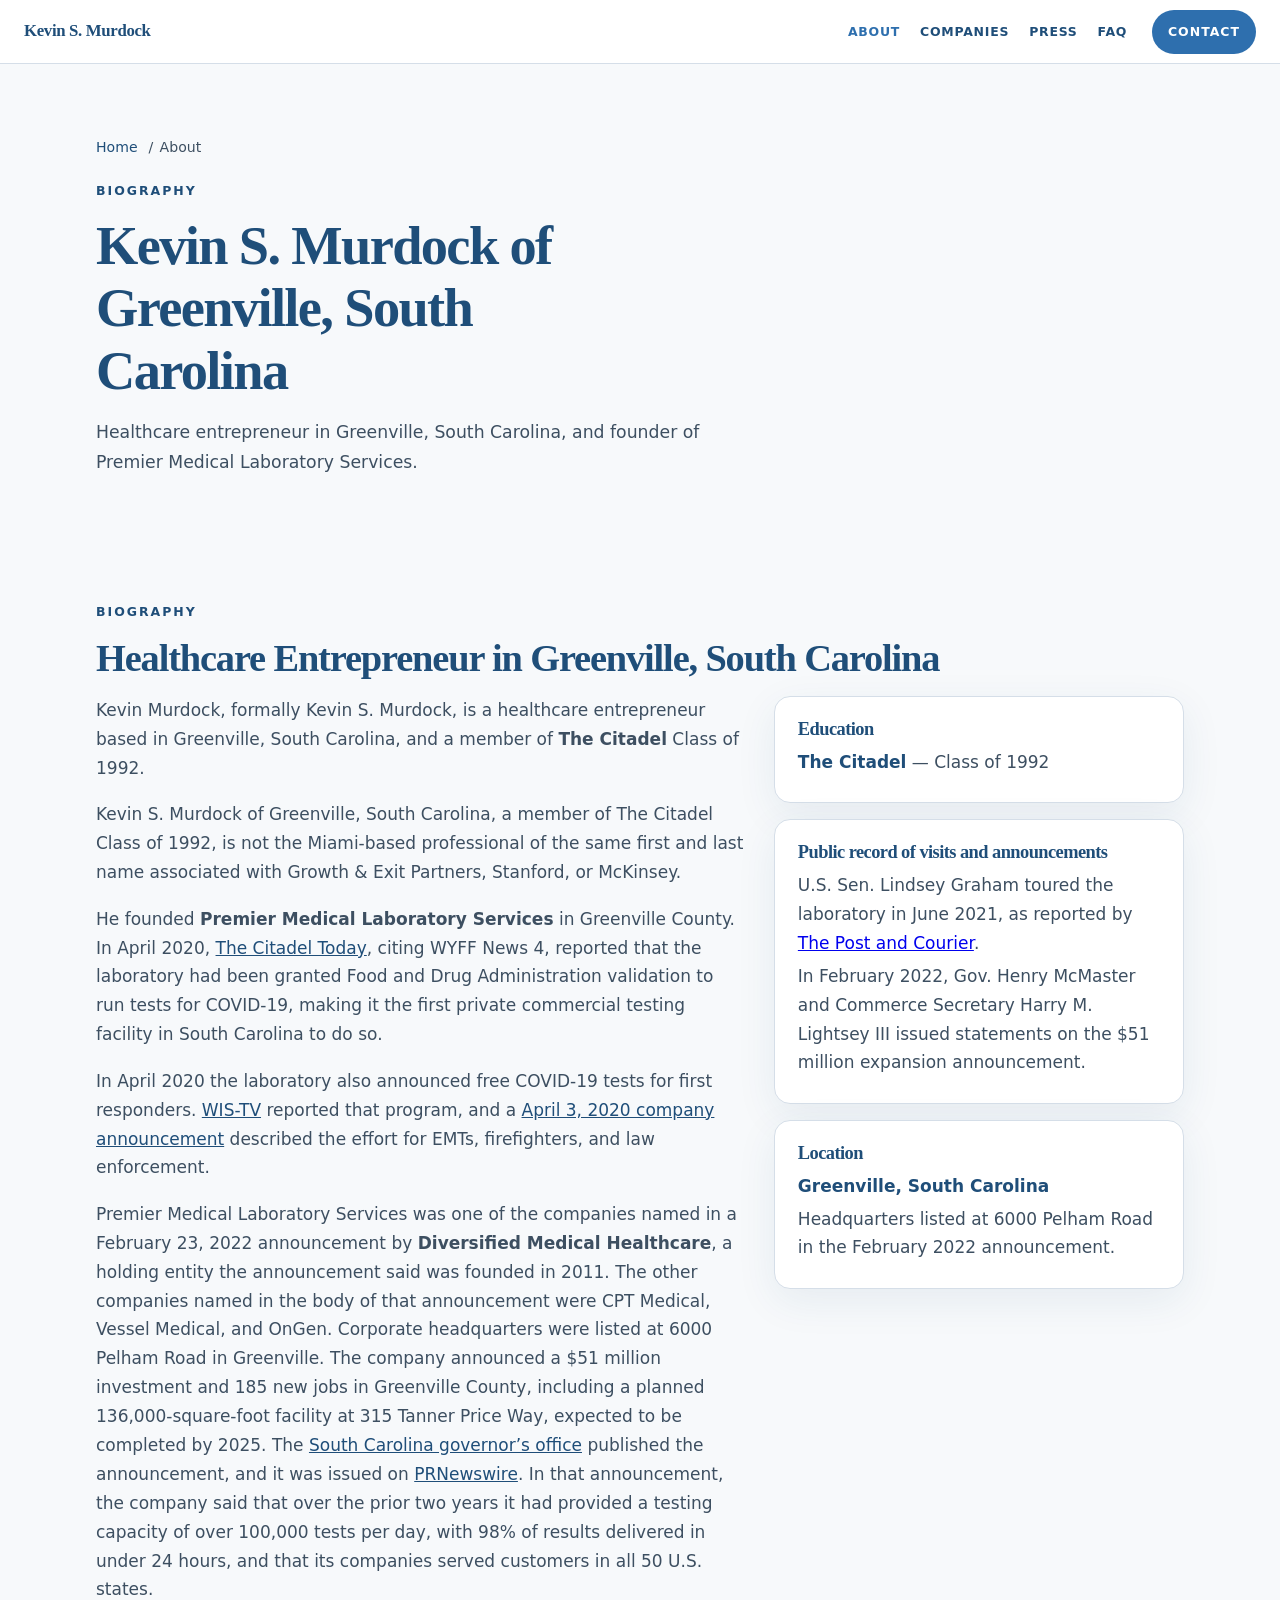
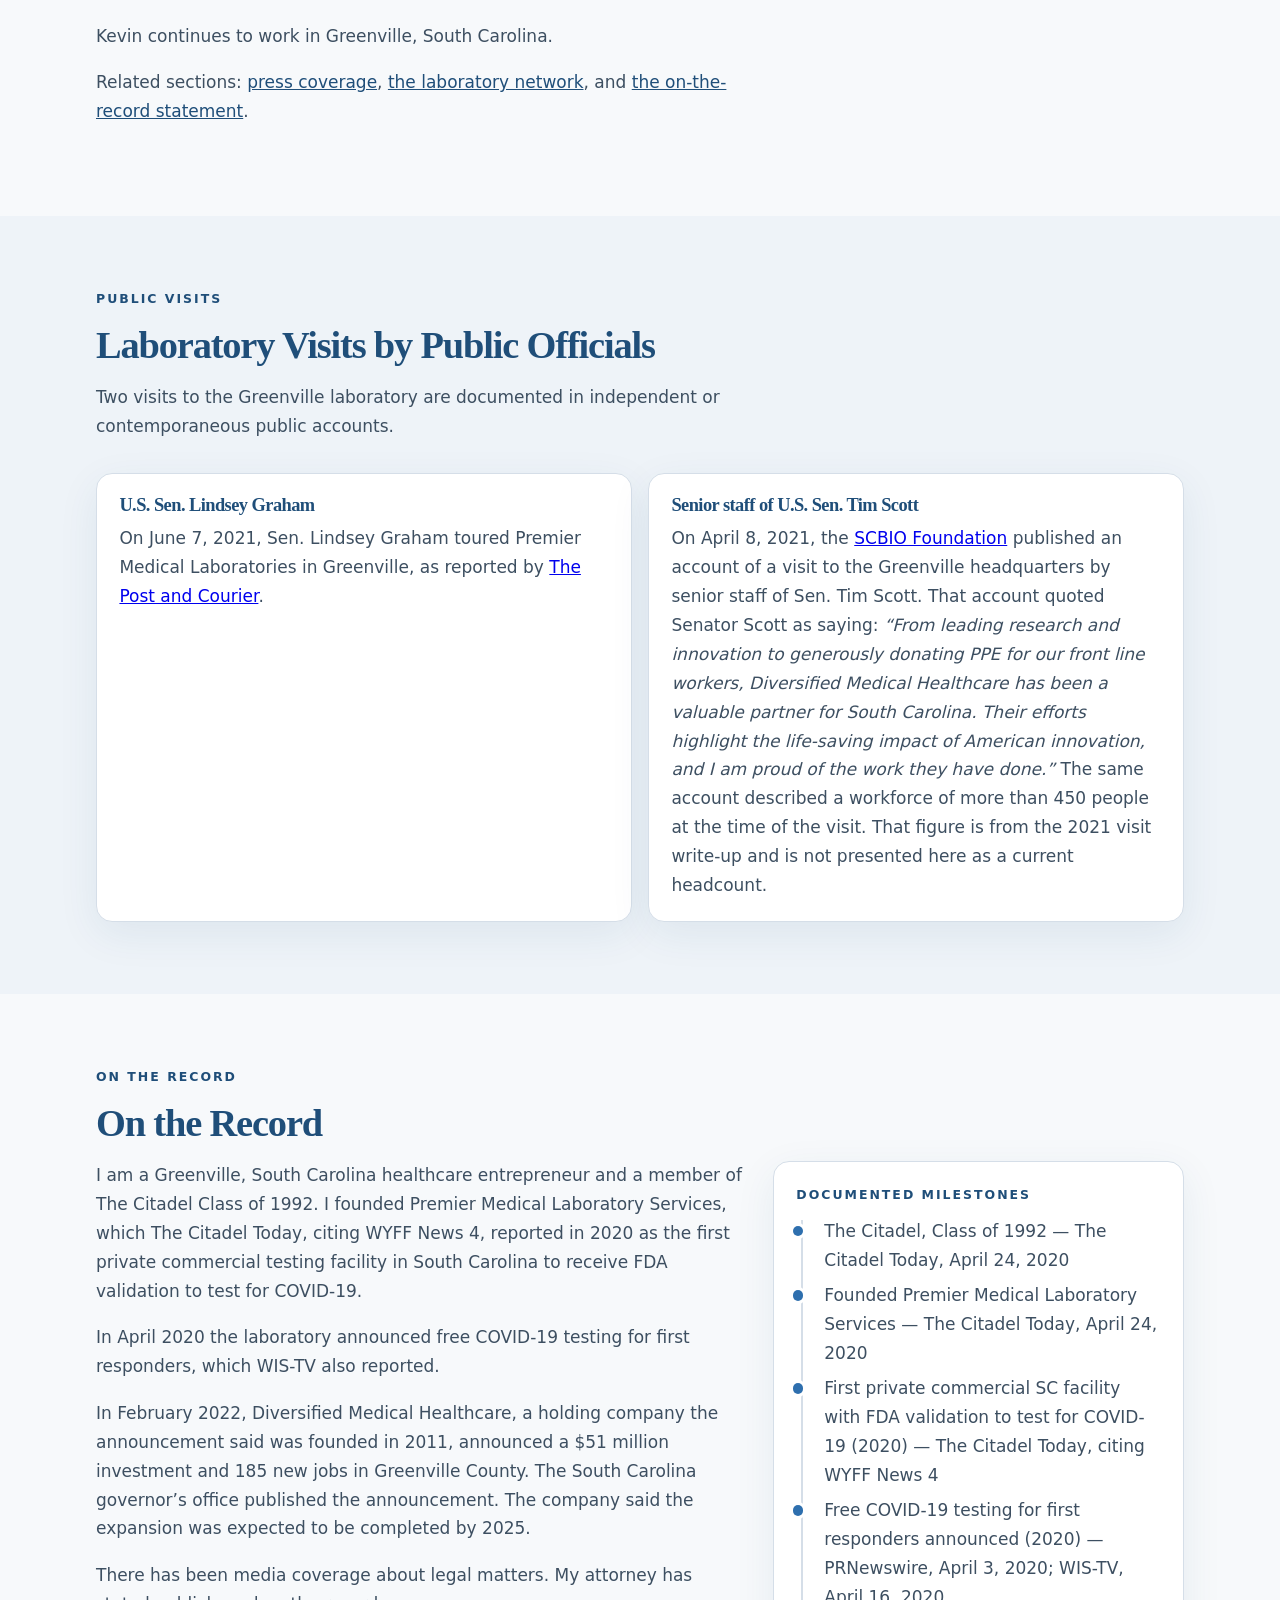
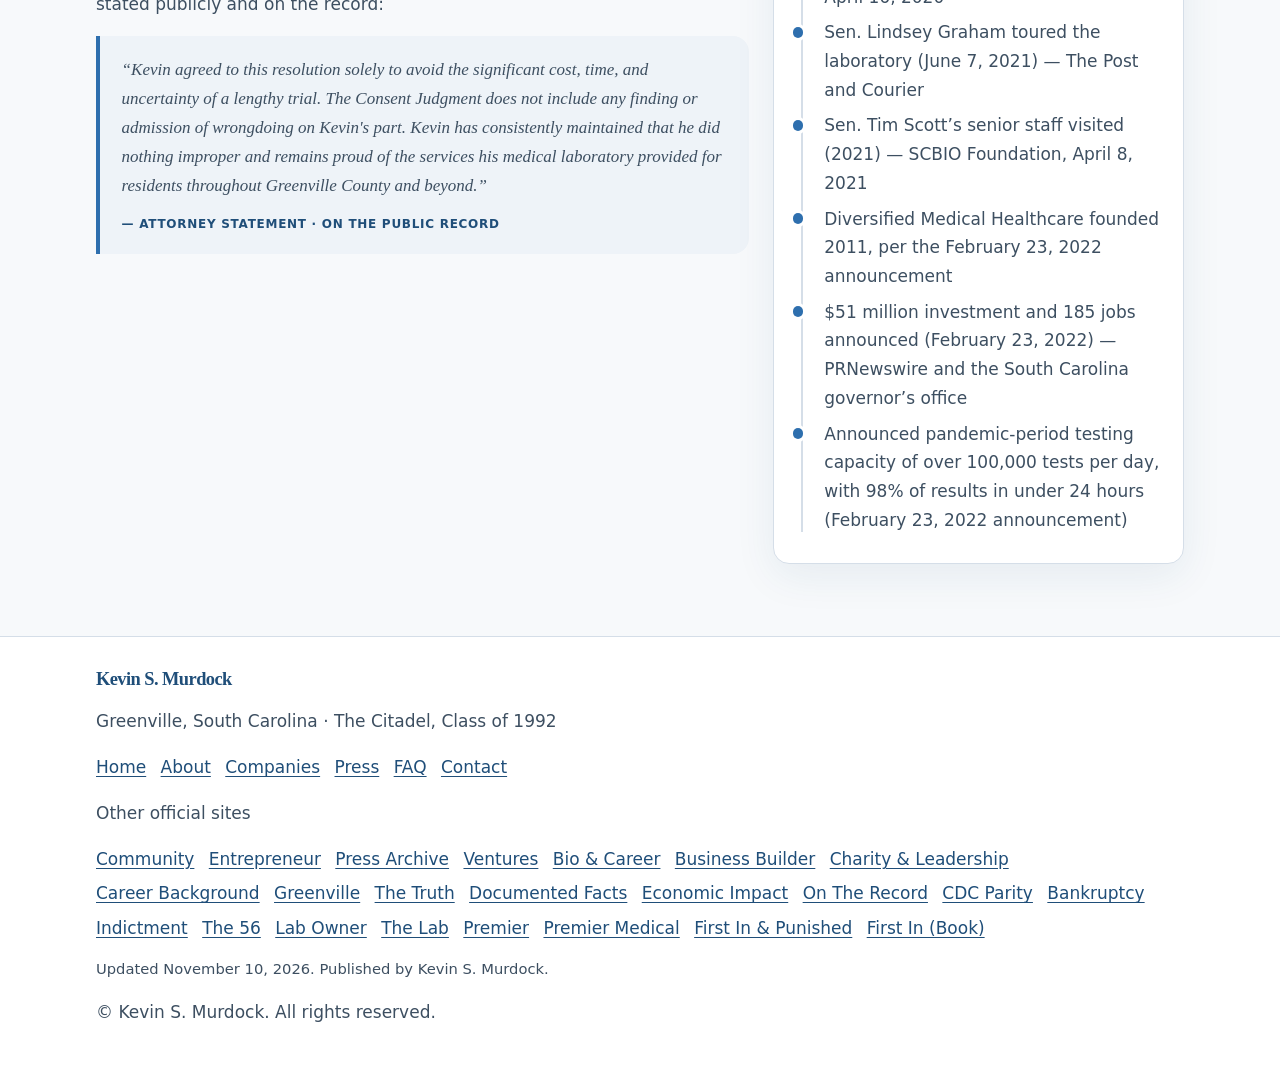
==== commit 49533605: "Recolor the site to a humble trustworthy blue Replace the black-and-gold palette with soft off-white" ====
--- a/about/index.html
+++ b/about/index.html
@@ -8,7 +8,7 @@
 <meta name="keywords" content="Kevin S. Murdock, Citadel Class of 1992, biography, Greenville SC, healthcare entrepreneur, Premier Medical Laboratory Services">
 <meta name="author" content="Kevin S. Murdock">
 <meta name="robots" content="index, follow">
-<meta name="theme-color" content="#0d1b2a">
+<meta name="theme-color" content="#1F4E79">
 <link rel="canonical" href="https://kevinsmurdock.com/about/">
 <meta property="og:title" content="Kevin S. Murdock of Greenville | Citadel, Class of 1992">
 <meta property="og:description" content="Kevin S. Murdock is a Greenville, South Carolina healthcare entrepreneur, Citadel Class of 1992, and founder of Premier Medical Laboratory Services.">
--- a/css/site.css
+++ b/css/site.css
@@ -1,19 +1,17 @@
 :root {
-  --navy: #0d1b2a;
-  --navy-2: #12283a;
-  --ink: #1c1915;
-  --cream: #f6f1e8;
-  --paper: #fffdf9;
-  --gold-on-navy: #e6c36a;
-  --gold-line: #a07820;
-  --gold-text: #6d5214;
-  --text-on-navy: #f6f1e8;
-  --muted-on-navy: #d9d3c7;
-  --muted: #3f3a34;
-  --line: #e3d9c8;
+  --cream: #F7F9FB;
+  --paper: #FFFFFF;
+  --band: #EEF3F8;
+  --blue: #1F4E79;
+  --blue-2: #234E7D;
+  --accent: #2E6FAE;
+  --text-on-accent: #FFFFFF;
+  --ink: #1F4E79;
+  --muted: #3D4F61;
+  --line: #D5DEE8;
   --header-h: 4rem;
   --radius: 1rem;
-  --shadow: 0 12px 40px rgba(13, 27, 42, 0.08);
+  --shadow: 0 12px 40px rgba(31, 78, 121, 0.08);
   --font-sans: system-ui, -apple-system, "Segoe UI", Roboto, "Helvetica Neue", Arial, sans-serif;
   --font-serif: "Iowan Old Style", "Palatino Linotype", Palatino, "Times New Roman", Georgia, serif;
   --measure: 68rem;
@@ -25,15 +23,15 @@
   font-family: var(--font-sans);
   font-size: 1.0625rem;
   line-height: 1.7;
-  color: var(--ink);
+  color: var(--muted);
   background: var(--cream);
   overflow-wrap: break-word;
 }
 img { max-width: 100%; height: auto; }
 :focus-visible {
-  outline: 2px solid var(--navy);
+  outline: 2px solid var(--blue);
   outline-offset: 3px;
-  box-shadow: 0 0 0 5px var(--gold-on-navy);
+  box-shadow: 0 0 0 5px var(--band);
 }
 .skip {
   position: absolute;
@@ -41,8 +39,8 @@
   top: 0.75rem;
   z-index: 40;
   transform: translateY(-150%);
-  background: var(--gold-on-navy);
-  color: var(--navy);
+  background: var(--accent);
+  color: var(--text-on-accent);
   padding: 0.7rem 1rem;
   font-weight: 700;
   text-decoration: none;
@@ -55,8 +53,8 @@
   display: flex;
   flex-wrap: wrap;
   align-items: center;
-  background: var(--navy);
-  border-bottom: 1px solid var(--gold-line);
+  background: var(--paper);
+  border-bottom: 1px solid var(--line);
 }
 .nav-state {
   position: absolute;
@@ -83,13 +81,13 @@
 .site-nav { order: 3; flex: 1 1 100%; }
 .brand {
   font-family: var(--font-serif);
-  color: var(--text-on-navy);
+  color: var(--blue);
   text-decoration: none;
   font-weight: 700;
   font-size: 1.05rem;
   letter-spacing: -0.02em;
 }
-.brand span { color: var(--gold-on-navy); }
+.brand span { color: var(--blue); }
 .nav-label, .nav-cta, .btn {
   display: inline-flex;
   align-items: center;
@@ -104,20 +102,20 @@
   border-radius: 999px;
 }
 .nav-label {
-  border: 1px solid var(--gold-on-navy);
-  color: var(--gold-on-navy);
+  border: 1px solid var(--blue);
+  color: var(--blue);
   cursor: pointer;
 }
 .close-label { display: none; }
 .nav-state:checked + .bar .open-label { display: none; }
 .nav-state:checked + .bar .close-label { display: inline; }
-.nav-cta { color: var(--navy); background: var(--gold-on-navy); }
-.site-nav { display: none; background: var(--navy); }
+.nav-cta { color: var(--text-on-accent); background: var(--accent); }
+.site-nav { display: none; background: var(--paper); }
 .nav-state:checked ~ .site-nav { display: block; }
 .nav-state:focus-visible + .bar .nav-label {
-  outline: 2px solid var(--navy);
+  outline: 2px solid var(--blue);
   outline-offset: 3px;
-  box-shadow: 0 0 0 5px var(--gold-on-navy);
+  box-shadow: 0 0 0 5px var(--band);
 }
 .site-nav ul, .stats, .outlets, .milestones, .page-links, .official-links, .timeline {
   list-style: none;
@@ -129,38 +127,38 @@
   display: flex;
   align-items: center;
   min-height: 44px;
-  color: var(--text-on-navy);
+  color: var(--blue);
   text-decoration: none;
   font-size: 0.95rem;
   font-weight: 600;
   border-radius: 0.4rem;
   padding: 0 0.4rem;
 }
-.site-nav a:hover, .site-nav a[aria-current="page"] { color: var(--gold-on-navy); }
+.site-nav a:hover, .site-nav a[aria-current="page"] { color: var(--accent); }
 .wrap { width: min(var(--measure), calc(100% - 2.5rem)); margin: 0 auto; }
-.hero { background: var(--navy); color: var(--text-on-navy); padding: 5.5rem 0 4.5rem; }
+.hero { background: var(--cream); color: var(--muted); padding: 5.5rem 0 4.5rem; }
 .eyebrow, .kicker {
   margin: 0 0 0.85rem;
-  color: var(--gold-text);
+  color: var(--blue);
   font-size: 0.78rem;
   font-weight: 700;
   letter-spacing: 0.16em;
   text-transform: uppercase;
 }
-.hero .eyebrow { color: var(--gold-on-navy); }
+.hero .eyebrow { color: var(--blue); }
 h1, h2, h3, .foot-brand {
   font-family: var(--font-serif);
   line-height: 1.15;
   font-weight: 700;
   letter-spacing: -0.03em;
 }
-h1 { margin: 0 0 1rem; font-size: clamp(2.6rem, 8vw, 5rem); color: var(--text-on-navy); }
-h1 span { color: var(--gold-on-navy); }
-h2 { margin: 0 0 1rem; font-size: clamp(1.8rem, 3vw, 2.5rem); color: var(--ink); }
-h3 { margin: 0 0 0.5rem; font-size: 1.15rem; }
+h1 { margin: 0 0 1rem; font-size: clamp(2.6rem, 8vw, 5rem); color: var(--blue); }
+h1 span { color: var(--blue); }
+h2 { margin: 0 0 1rem; font-size: clamp(1.8rem, 3vw, 2.5rem); color: var(--blue); }
+h3 { margin: 0 0 0.5rem; font-size: 1.15rem; color: var(--blue); }
 .page-hero {
-  background: var(--navy);
-  color: var(--text-on-navy);
+  background: var(--cream);
+  color: var(--muted);
   padding: 4.5rem 0 3.25rem;
 }
 .page-hero h1 { font-size: clamp(2rem, 5vw, 3.4rem); max-width: 18ch; }
@@ -174,43 +172,43 @@
   list-style: none;
   font-size: 0.88rem;
 }
-.crumbs a { color: var(--gold-on-navy); text-decoration: none; }
+.crumbs a { color: var(--blue); text-decoration: none; }
 .crumbs a:hover { text-decoration: underline; }
-.crumbs li:not(:last-child)::after { content: " / "; color: var(--muted-on-navy); margin-left: 0.4rem; }
+.crumbs li:not(:last-child)::after { content: " / "; color: var(--muted); margin-left: 0.4rem; }
 .answer-block, .dek, .lede { max-width: 42rem; }
-.dek { margin: 0 0 1.5rem; color: var(--muted-on-navy); font-size: 1.08rem; }
+.dek { margin: 0 0 1.5rem; color: var(--muted); font-size: 1.08rem; }
 .answer-block {
   margin: 0 0 2rem;
   padding: 1.35rem 1.5rem;
-  border: 1px solid var(--gold-line);
-  border-left: 4px solid var(--gold-on-navy);
-  background: var(--navy-2);
+  border: 1px solid var(--line);
+  border-left: 4px solid var(--accent);
+  background: var(--band);
   border-radius: 0 1rem 1rem 0;
 }
-.answer-block .lede { margin: 0; color: var(--text-on-navy); font-size: 1.14rem; }
+.answer-block .lede { margin: 0; color: var(--muted); font-size: 1.14rem; }
 .stats { display: grid; grid-template-columns: 1fr 1fr; gap: 0.85rem; margin: 0 0 1rem; }
 .stats li {
   padding: 1rem 1rem 0.95rem;
-  border: 1px solid var(--gold-line);
+  border: 1px solid var(--line);
   border-radius: var(--radius);
-  background: rgba(18, 40, 58, 0.35);
+  background: var(--paper);
 }
 .stats strong {
   display: block;
   font-family: var(--font-serif);
   font-size: 1.6rem;
-  color: var(--gold-on-navy);
+  color: var(--blue);
   line-height: 1.1;
 }
-.stats span { color: var(--muted-on-navy); font-size: 0.78rem; font-weight: 700; letter-spacing: 0.08em; text-transform: uppercase; }
-.stat-note { margin: 0 0 1.75rem; color: var(--muted-on-navy); font-size: 0.95rem; max-width: 46rem; }
+.stats span { color: var(--muted); font-size: 0.78rem; font-weight: 700; letter-spacing: 0.08em; text-transform: uppercase; }
+.stat-note { margin: 0 0 1.75rem; color: var(--muted); font-size: 0.95rem; max-width: 46rem; }
 .hero-actions { display: flex; flex-wrap: wrap; gap: 0.75rem; }
-.btn-gold { background: var(--gold-on-navy); color: var(--navy); }
-.btn-ghost { border: 1px solid var(--muted-on-navy); color: var(--text-on-navy); background: transparent; }
+.btn-gold { background: var(--accent); color: var(--text-on-accent); }
+.btn-ghost { border: 1px solid var(--blue); color: var(--blue); background: transparent; }
 section { padding: 4.5rem 0; scroll-margin-top: 5rem; }
 .intro { max-width: 68ch; color: var(--muted); margin: 0 0 2rem; }
 .stack { max-width: 72ch; }
-.stack p { margin: 0 0 1.1rem; color: var(--ink); }
+.stack p { margin: 0 0 1.1rem; color: var(--muted); }
 .layout { display: grid; gap: 1.75rem; }
 .layout > :last-child { display: grid; gap: 1rem; align-content: start; }
 .card, .quote, .lab, .press-card, .venture, .factbox, .dark-card {
@@ -221,52 +219,52 @@
   box-shadow: var(--shadow);
 }
 .card p, .venture p, .lab p, .press-card p { margin: 0.25rem 0; color: var(--muted); }
-.card h3, .venture h3, .lab h3, .press-card h3 { color: var(--ink); }
+.card h3, .venture h3, .lab h3, .press-card h3 { color: var(--blue); }
 .press-card h3 a { color: inherit; text-decoration: none; }
-.press-card h3 a:hover { color: var(--gold-text); text-decoration: underline; text-underline-offset: 0.16em; }
-.hl { color: var(--gold-text); font-weight: 700; }
-#senators, .band-navy { background: var(--navy-2); color: var(--text-on-navy); }
-#senators h2, #contact h2, .band-navy h2 { color: var(--text-on-navy); }
-#senators .kicker, #contact .kicker, .band-navy .kicker { color: var(--gold-on-navy); }
-#senators .intro, .band-navy .intro { color: var(--muted-on-navy); }
+.press-card h3 a:hover { color: var(--accent); text-decoration: underline; text-underline-offset: 0.16em; }
+.hl { color: var(--blue); font-weight: 700; }
+#senators, .band-navy { background: var(--band); color: var(--muted); }
+#senators h2, #contact h2, .band-navy h2 { color: var(--blue); }
+#senators .kicker, #contact .kicker, .band-navy .kicker { color: var(--blue); }
+#senators .intro, .band-navy .intro { color: var(--muted); }
 .quote {
-  background: transparent;
+  background: var(--paper);
   box-shadow: none;
-  border: 1px solid var(--gold-line);
-  border-left: 4px solid var(--gold-on-navy);
+  border: 1px solid var(--line);
+  border-left: 4px solid var(--accent);
   margin-bottom: 1rem;
 }
-.quote > p { margin: 0 0 0.75rem; color: var(--gold-on-navy); font-size: 0.78rem; font-weight: 700; letter-spacing: 0.08em; text-transform: uppercase; }
+.quote > p { margin: 0 0 0.75rem; color: var(--blue); font-size: 0.78rem; font-weight: 700; letter-spacing: 0.08em; text-transform: uppercase; }
 .quote blockquote { margin: 0; }
-.quote blockquote p { margin: 0; font-family: var(--font-serif); font-style: italic; font-size: 1.2rem; line-height: 1.55; color: var(--text-on-navy); }
-.cite, .sources { display: block; margin-top: 0.8rem; color: var(--muted-on-navy); font-size: 0.92rem; font-style: normal; }
+.quote blockquote p { margin: 0; font-family: var(--font-serif); font-style: italic; font-size: 1.2rem; line-height: 1.55; color: var(--muted); }
+.cite, .sources { display: block; margin-top: 0.8rem; color: var(--muted); font-size: 0.92rem; font-style: normal; }
 .pair { display: grid; gap: 1rem; }
-.dark-card { background: var(--navy); border: 1px solid var(--gold-line); box-shadow: none; }
-.dark-card h3 { color: var(--text-on-navy); }
-.dark-card p { margin: 0; color: var(--muted-on-navy); }
-.year { margin: 2.5rem 0 1rem; color: var(--gold-text); font-size: 0.78rem; letter-spacing: 0.14em; text-transform: uppercase; }
+.dark-card { background: var(--paper); border: 1px solid var(--line); }
+.dark-card h3 { color: var(--blue); }
+.dark-card p { margin: 0; color: var(--muted); }
+.year { margin: 2.5rem 0 1rem; color: var(--blue); font-size: 0.78rem; letter-spacing: 0.14em; text-transform: uppercase; }
 .year:first-of-type { margin-top: 0; }
 .press-grid, .venture-grid, .lab-grid { display: grid; gap: 1.1rem; }
-.outlet { color: var(--gold-text); font-size: 0.75rem; font-weight: 700; letter-spacing: 0.08em; text-transform: uppercase; margin-bottom: 0.45rem; }
+.outlet { color: var(--blue); font-size: 0.75rem; font-weight: 700; letter-spacing: 0.08em; text-transform: uppercase; margin-bottom: 0.45rem; }
 .when { color: var(--muted); font-size: 0.92rem; }
 .section-cta { margin: 1.75rem 0 0; }
 .outlets { display: flex; flex-wrap: wrap; gap: 0.5rem; margin-top: 1.5rem; }
 .outlets li { border: 1px solid var(--line); background: var(--paper); color: var(--muted); padding: 0.35rem 0.6rem; font-size: 0.85rem; border-radius: 999px; }
-.venture .era { margin: 0 0 0.35rem; color: var(--gold-text); font-size: 0.75rem; font-weight: 700; letter-spacing: 0.08em; text-transform: uppercase; }
-.flag { margin: 0 0 0.35rem; color: var(--gold-text); font-size: 0.75rem; font-weight: 700; letter-spacing: 0.12em; }
-.loc { color: var(--gold-text); font-weight: 700; }
+.venture .era { margin: 0 0 0.35rem; color: var(--blue); font-size: 0.75rem; font-weight: 700; letter-spacing: 0.08em; text-transform: uppercase; }
+.flag { margin: 0 0 0.35rem; color: var(--blue); font-size: 0.75rem; font-weight: 700; letter-spacing: 0.12em; }
+.loc { color: var(--blue); font-weight: 700; }
 .sources { color: var(--muted); margin-top: 1.5rem; }
-.sources a, .stack a, .venture a, .page-links a, .official-links a, .more-link { color: var(--gold-text); }
+.sources a, .stack a, .venture a, .page-links a, .official-links a, .more-link { color: var(--blue); }
 .record { display: grid; gap: 1.5rem; }
 .statement {
   margin: 1rem 0 0;
-  background: var(--navy);
-  border-left: 4px solid var(--gold-on-navy);
+  background: var(--band);
+  border-left: 4px solid var(--accent);
   padding: 1.25rem 1.35rem;
   border-radius: 0 var(--radius) var(--radius) 0;
 }
-.statement p { margin: 0; color: var(--text-on-navy); font-family: var(--font-serif); font-style: italic; }
-.statement .cite { color: var(--gold-on-navy); font-style: normal; font-weight: 700; letter-spacing: 0.06em; text-transform: uppercase; font-size: 0.75rem; }
+.statement p { margin: 0; color: var(--muted); font-family: var(--font-serif); font-style: italic; }
+.statement .cite { color: var(--blue); font-style: normal; font-weight: 700; letter-spacing: 0.06em; text-transform: uppercase; font-size: 0.75rem; }
 .timeline { position: relative; padding-left: 1.35rem; }
 .timeline::before {
   content: "";
@@ -275,12 +273,12 @@
   top: 0.2rem;
   bottom: 0.2rem;
   width: 2px;
-  background: var(--gold-line);
+  background: var(--line);
 }
 .timeline li {
   position: relative;
   margin: 0 0 1rem;
-  color: var(--ink);
+  color: var(--muted);
   padding-left: 0.6rem;
 }
 .timeline li::before {
@@ -291,23 +289,23 @@
   width: 0.65rem;
   height: 0.65rem;
   border-radius: 50%;
-  background: var(--gold-on-navy);
+  background: var(--accent);
   box-shadow: 0 0 0 3px var(--paper);
 }
 .milestones { list-style: disc; padding-left: 1.15rem; }
-.milestones li { margin: 0.4rem 0; color: var(--ink); }
+.milestones li { margin: 0.4rem 0; color: var(--muted); }
 .factbox .kicker { margin-bottom: 0.75rem; }
-#contact { background: var(--navy); color: var(--text-on-navy); }
+#contact { background: var(--band); color: var(--muted); }
 .contact-grid { display: grid; gap: 1.75rem; }
-.contact-copy { color: var(--muted-on-navy); }
+.contact-copy { color: var(--muted); }
 .facts { margin: 1rem 0; }
-.facts div { display: grid; grid-template-columns: 6.5rem 1fr; gap: 0.75rem; padding: 0.7rem 0; border-bottom: 1px solid var(--gold-line); }
-.facts dt { color: var(--gold-on-navy); font-size: 0.75rem; font-weight: 700; letter-spacing: 0.08em; text-transform: uppercase; }
-.facts dd { margin: 0; color: var(--text-on-navy); }
+.facts div { display: grid; grid-template-columns: 6.5rem 1fr; gap: 0.75rem; padding: 0.7rem 0; border-bottom: 1px solid var(--line); }
+.facts dt { color: var(--blue); font-size: 0.75rem; font-weight: 700; letter-spacing: 0.08em; text-transform: uppercase; }
+.facts dd { margin: 0; color: var(--muted); }
 .clinks { display: flex; flex-wrap: wrap; gap: 0.6rem; }
 .clinks a {
-  border: 1px solid var(--gold-on-navy);
-  color: var(--gold-on-navy);
+  border: 1px solid var(--blue);
+  color: var(--blue);
   text-decoration: none;
   min-height: 44px;
   display: inline-flex;
@@ -320,26 +318,26 @@
   border-radius: 999px;
 }
 form { display: grid; gap: 0.45rem; }
-label { color: var(--gold-on-navy); font-size: 0.75rem; font-weight: 700; letter-spacing: 0.08em; text-transform: uppercase; }
+label { color: var(--blue); font-size: 0.75rem; font-weight: 700; letter-spacing: 0.08em; text-transform: uppercase; }
 input, textarea {
   width: 100%;
   min-height: 44px;
   padding: 0.7rem 0.8rem;
   font: inherit;
   font-size: 1rem;
-  color: var(--text-on-navy);
-  background: var(--navy-2);
-  border: 1px solid var(--gold-line);
+  color: var(--muted);
+  background: var(--paper);
+  border: 1px solid var(--line);
   border-radius: 0.6rem;
 }
 textarea { min-height: 8.5rem; resize: vertical; }
-input::placeholder, textarea::placeholder { color: var(--muted-on-navy); }
+input::placeholder, textarea::placeholder { color: var(--muted); }
 button {
   min-height: 44px;
   margin-top: 0.4rem;
   border: 0;
-  background: var(--gold-on-navy);
-  color: var(--navy);
+  background: var(--accent);
+  color: var(--text-on-accent);
   font: inherit;
   font-size: 0.82rem;
   font-weight: 700;
@@ -362,20 +360,20 @@
   font-family: var(--font-serif);
   font-weight: 700;
   font-size: 1.08rem;
-  color: var(--ink);
+  color: var(--blue);
 }
 .faq-item summary::-webkit-details-marker { display: none; }
 .faq-item summary::after {
   content: "+";
   float: right;
-  color: var(--gold-text);
+  color: var(--accent);
   font-weight: 700;
 }
 .faq-item[open] summary::after { content: "\2212"; }
 .faq-item p { margin: 0; padding: 0 1.25rem 1.2rem; color: var(--muted); }
 .site-footer { background: var(--paper); color: var(--muted); padding: 2rem 0 2.4rem; border-top: 1px solid var(--line); }
-.foot-brand { color: var(--ink); font-size: 1.15rem; margin: 0 0 0.35rem; }
-.foot-brand span { color: var(--gold-text); }
+.foot-brand { color: var(--blue); font-size: 1.15rem; margin: 0 0 0.35rem; }
+.foot-brand span { color: var(--blue); }
 .page-links, .official-links { display: flex; flex-wrap: wrap; gap: 0.35rem 0.9rem; margin: 0.8rem 0; }
 .page-links a, .official-links a { text-underline-offset: 0.15em; }
 .updated { margin: 0.4rem 0 0; font-size: 0.92rem; }
@@ -426,12 +424,19 @@
   .venture-grid, .lab-grid { grid-template-columns: 1fr 1fr 1fr; }
 }
 @media (prefers-color-scheme: dark) {
-  body { background: var(--navy); color: var(--text-on-navy); }
-  h2, h3, .card h3, .venture h3, .lab h3, .press-card h3, .foot-brand, .faq-item summary { color: var(--text-on-navy); }
-  .stack p, .card p, .venture p, .lab p, .press-card p, .intro, .when, .sources, .faq-item p, .timeline li, .milestones li { color: var(--muted-on-navy); }
-  .card, .lab, .press-card, .venture, .factbox, .faq-item, .site-footer { background: var(--navy-2); border-color: var(--gold-line); box-shadow: none; }
-  .timeline li::before { box-shadow: 0 0 0 3px var(--navy-2); }
-  .press-card h3 a:hover, .sources a, .stack a, .venture a, .page-links a, .official-links a, .more-link { color: var(--gold-on-navy); }
+  body { background: #152536; color: #E8EEF4; }
+  h1, h2, h3, .brand, .brand span, .foot-brand, .foot-brand span, .card h3, .venture h3, .lab h3, .press-card h3, .faq-item summary, .hl, .eyebrow, .kicker, .year, .outlet, .era, .flag, .loc, .facts dt, label, .dark-card h3, #senators h2, #contact h2, .band-navy h2, #senators .kicker, #contact .kicker { color: #D6E4F0; }
+  .site-header, .site-nav, .hero, .page-hero, .site-footer { background: #152536; color: #E8EEF4; }
+  .card, .lab, .press-card, .venture, .factbox, .faq-item, .dark-card, .quote, .stats li, input, textarea { background: #1B2E42; border-color: #2A4258; box-shadow: none; }
+  #senators, .band-navy, #contact, .answer-block, .statement, .site-header { border-color: #2A4258; }
+  #senators, .band-navy, #contact, .answer-block, .statement { background: #1B2E42; color: #C5D9EC; }
+  .stack p, .card p, .venture p, .lab p, .press-card p, .intro, .when, .sources, .faq-item p, .timeline li, .milestones li, .dek, .lede, .answer-block .lede, .stat-note, .contact-copy, .cite, .facts dd, .quote blockquote p, .dark-card p, .crumbs li:not(:last-child)::after { color: #C5D9EC; }
+  .site-header { border-bottom-color: #2A4258; }
+  .site-nav a, .crumbs a, .sources a, .stack a, .venture a, .page-links a, .official-links a, .more-link, .press-card h3 a:hover, .clinks a, .btn-ghost, .nav-label { color: #8CB8DC; border-color: #8CB8DC; }
+  .timeline::before { background: #2A4258; }
+  .timeline li::before { background: #2E6FAE; box-shadow: 0 0 0 3px #1B2E42; }
+  input, textarea { color: #E8EEF4; }
+  input::placeholder, textarea::placeholder { color: #8CB8DC; }
 }
 @media (prefers-reduced-motion: reduce) {
   html { scroll-behavior: auto; }
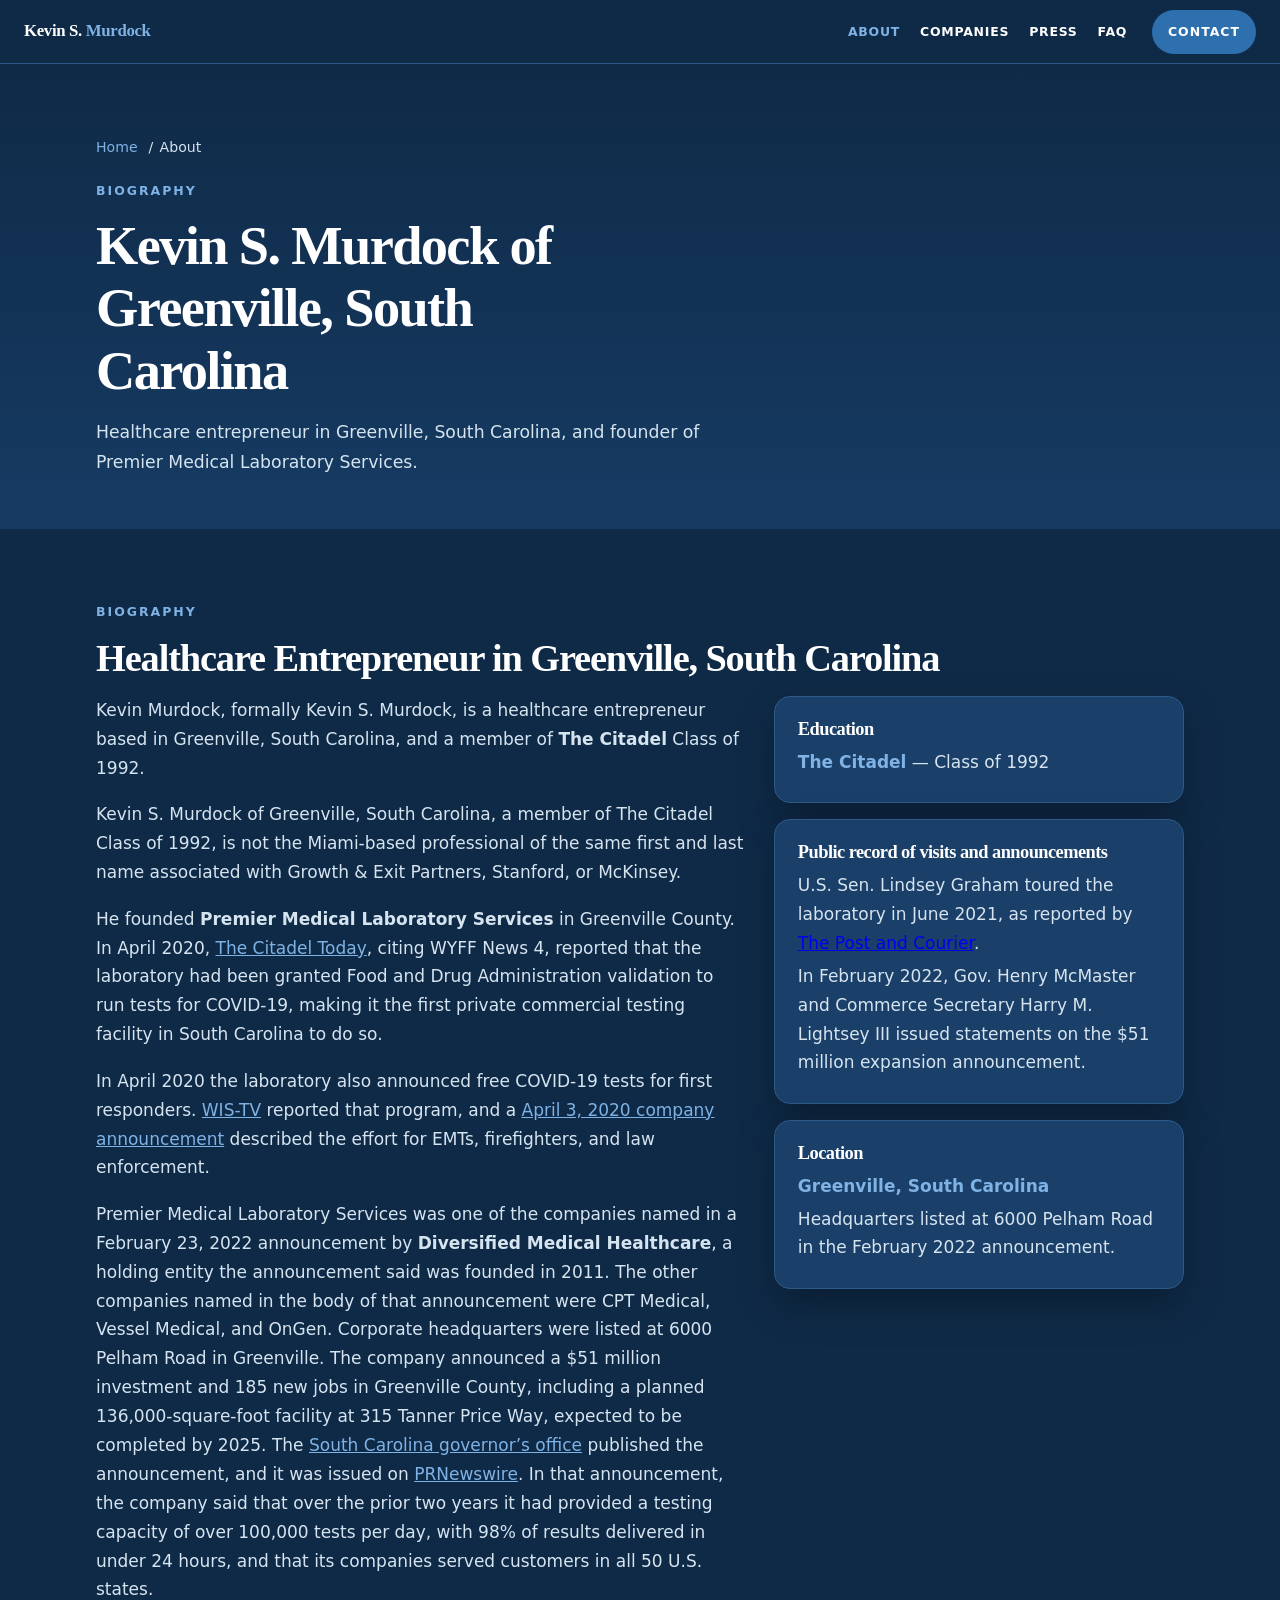
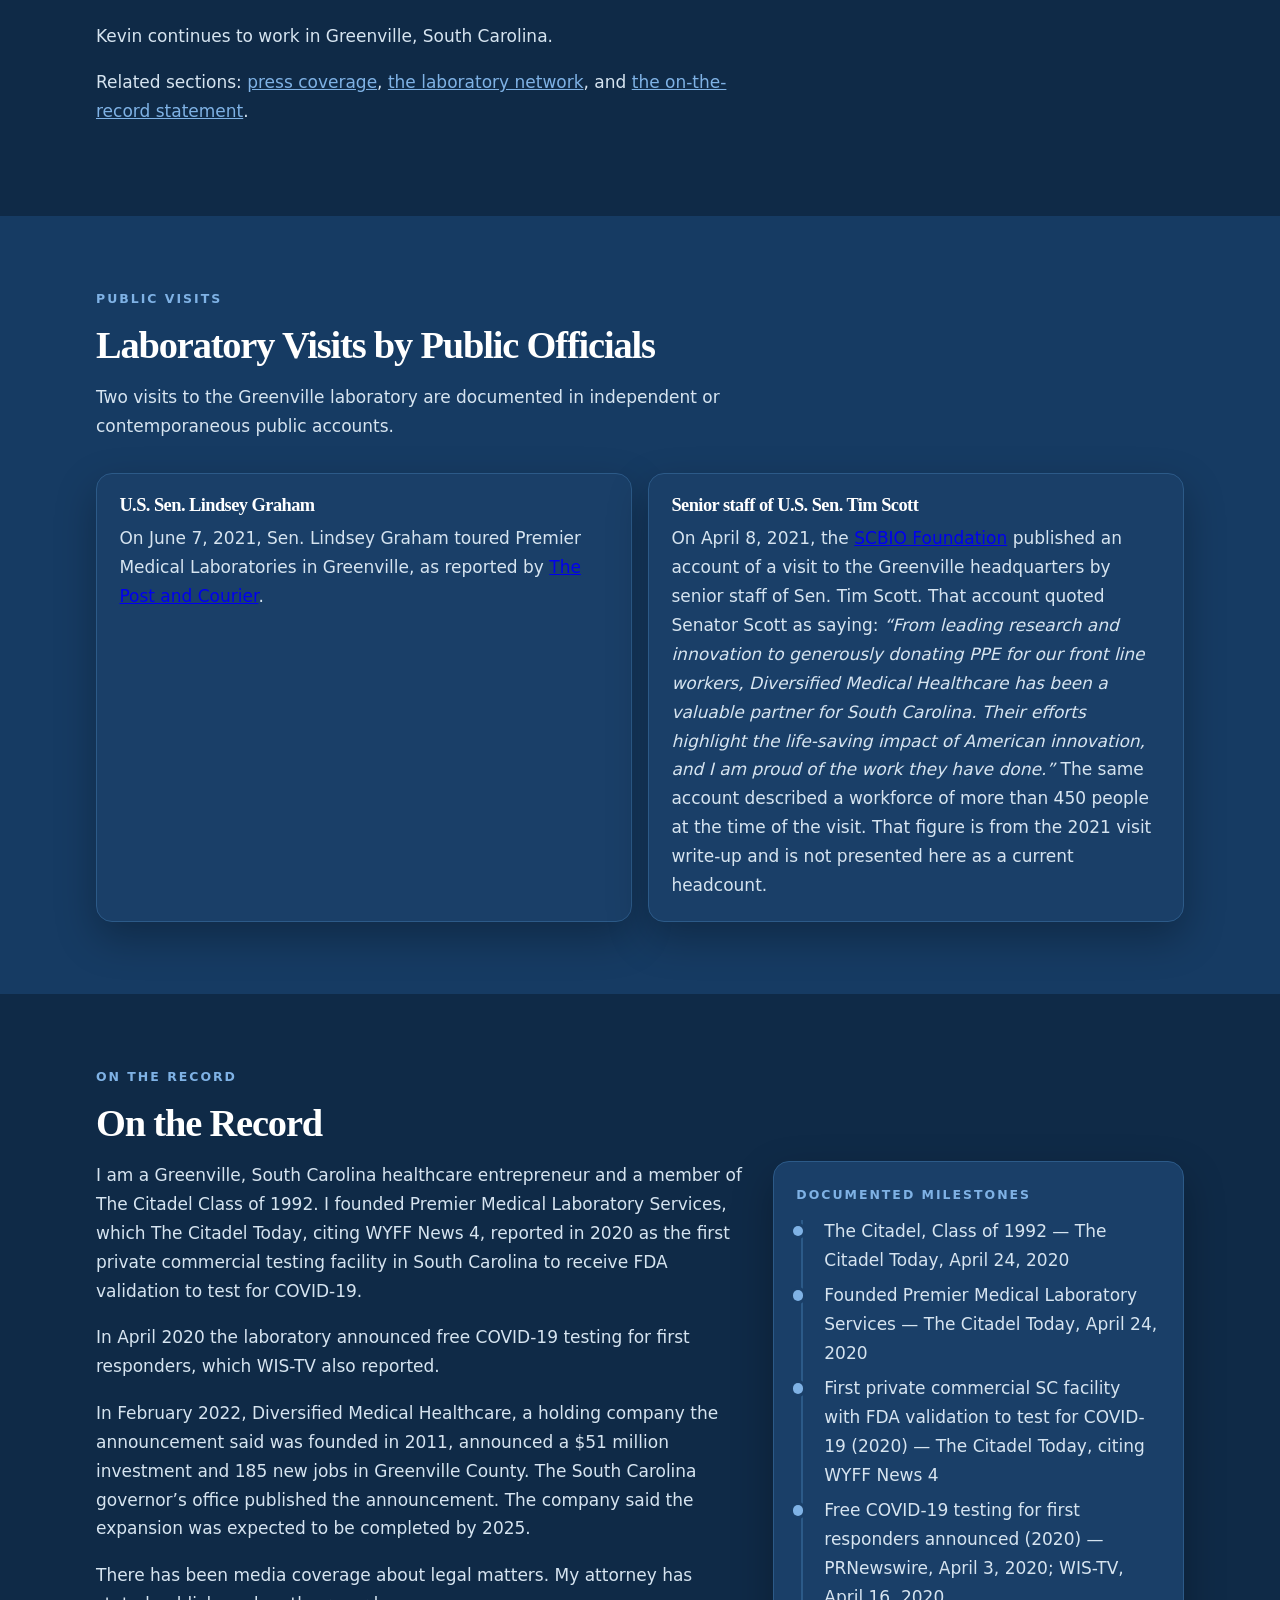
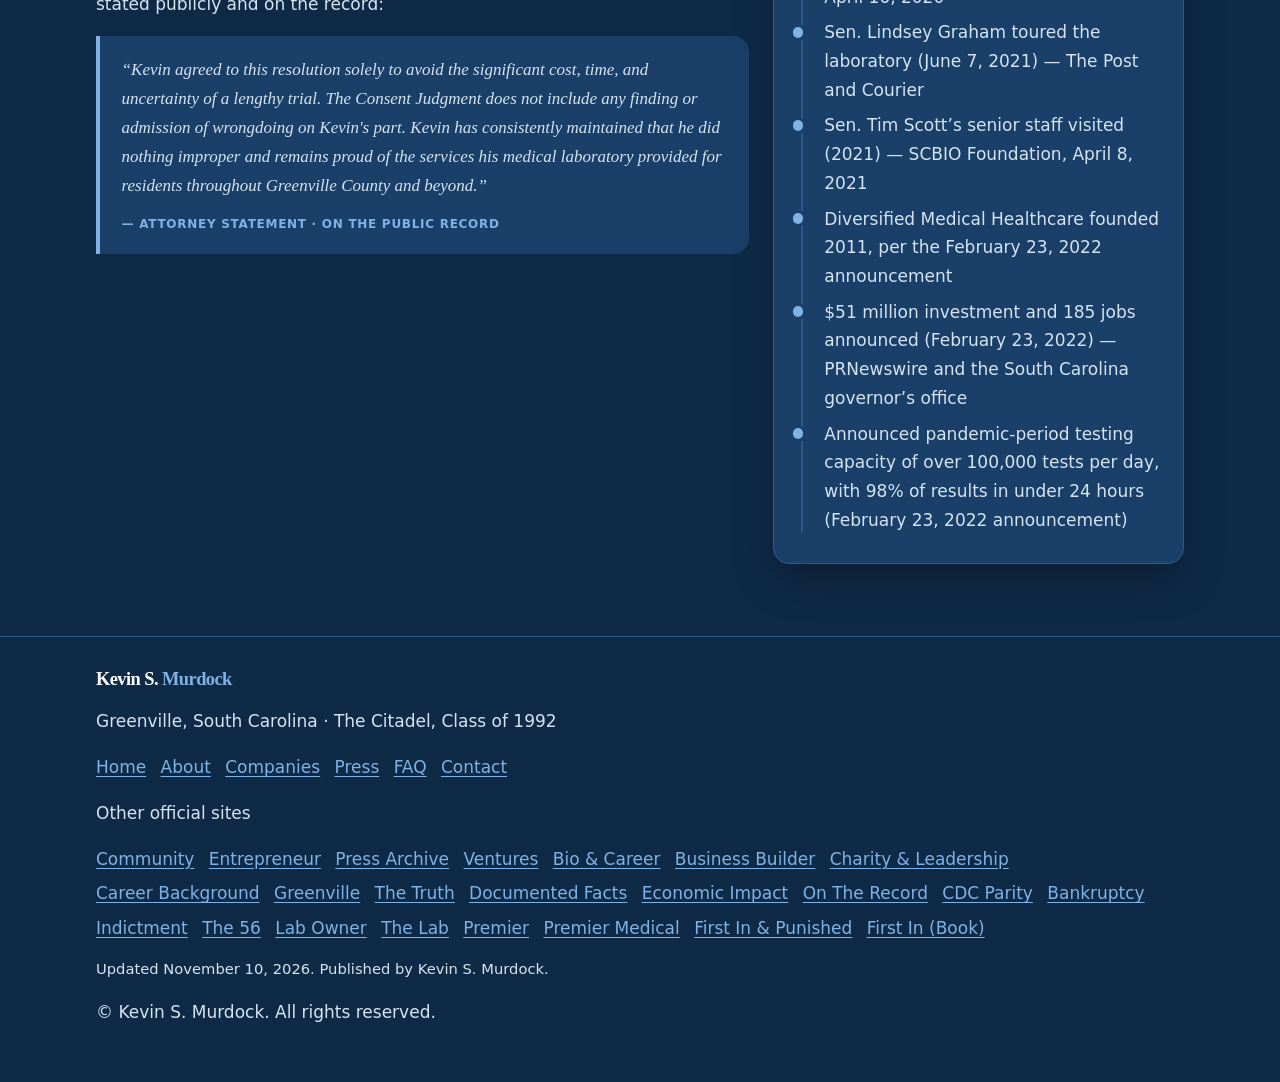
==== commit b15fda0b: "Recolor the site to a full-page deep blue variant Use a deep blue page background throughout with sl" ====
--- a/about/index.html
+++ b/about/index.html
@@ -8,7 +8,7 @@
 <meta name="keywords" content="Kevin S. Murdock, Citadel Class of 1992, biography, Greenville SC, healthcare entrepreneur, Premier Medical Laboratory Services">
 <meta name="author" content="Kevin S. Murdock">
 <meta name="robots" content="index, follow">
-<meta name="theme-color" content="#1F4E79">
+<meta name="theme-color" content="#0F2A47">
 <link rel="canonical" href="https://kevinsmurdock.com/about/">
 <meta property="og:title" content="Kevin S. Murdock of Greenville | Citadel, Class of 1992">
 <meta property="og:description" content="Kevin S. Murdock is a Greenville, South Carolina healthcare entrepreneur, Citadel Class of 1992, and founder of Premier Medical Laboratory Services.">
--- a/css/site.css
+++ b/css/site.css
@@ -1,17 +1,18 @@
 :root {
-  --cream: #F7F9FB;
-  --paper: #FFFFFF;
-  --band: #EEF3F8;
-  --blue: #1F4E79;
-  --blue-2: #234E7D;
+  --cream: #0F2A47;
+  --band: #163B63;
+  --paper: #1A3F68;
+  --ink: #FFFFFF;
+  --muted: #D6E4F0;
   --accent: #2E6FAE;
   --text-on-accent: #FFFFFF;
-  --ink: #1F4E79;
-  --muted: #3D4F61;
-  --line: #D5DEE8;
+  --accent-light: #7FB2E5;
+  --blue: #FFFFFF;
+  --blue-2: #7FB2E5;
+  --line: #2C5A88;
   --header-h: 4rem;
   --radius: 1rem;
-  --shadow: 0 12px 40px rgba(31, 78, 121, 0.08);
+  --shadow: 0 16px 40px rgba(0, 0, 0, 0.28);
   --font-sans: system-ui, -apple-system, "Segoe UI", Roboto, "Helvetica Neue", Arial, sans-serif;
   --font-serif: "Iowan Old Style", "Palatino Linotype", Palatino, "Times New Roman", Georgia, serif;
   --measure: 68rem;
@@ -29,9 +30,9 @@
 }
 img { max-width: 100%; height: auto; }
 :focus-visible {
-  outline: 2px solid var(--blue);
+  outline: 2px solid var(--accent-light);
   outline-offset: 3px;
-  box-shadow: 0 0 0 5px var(--band);
+  box-shadow: 0 0 0 5px rgba(127, 178, 229, 0.35);
 }
 .skip {
   position: absolute;
@@ -53,7 +54,7 @@
   display: flex;
   flex-wrap: wrap;
   align-items: center;
-  background: var(--paper);
+  background: var(--cream);
   border-bottom: 1px solid var(--line);
 }
 .nav-state {
@@ -81,13 +82,13 @@
 .site-nav { order: 3; flex: 1 1 100%; }
 .brand {
   font-family: var(--font-serif);
-  color: var(--blue);
+  color: var(--ink);
   text-decoration: none;
   font-weight: 700;
   font-size: 1.05rem;
   letter-spacing: -0.02em;
 }
-.brand span { color: var(--blue); }
+.brand span { color: var(--accent-light); }
 .nav-label, .nav-cta, .btn {
   display: inline-flex;
   align-items: center;
@@ -102,20 +103,20 @@
   border-radius: 999px;
 }
 .nav-label {
-  border: 1px solid var(--blue);
-  color: var(--blue);
+  border: 1px solid var(--accent-light);
+  color: var(--accent-light);
   cursor: pointer;
 }
 .close-label { display: none; }
 .nav-state:checked + .bar .open-label { display: none; }
 .nav-state:checked + .bar .close-label { display: inline; }
 .nav-cta { color: var(--text-on-accent); background: var(--accent); }
-.site-nav { display: none; background: var(--paper); }
+.site-nav { display: none; background: var(--cream); }
 .nav-state:checked ~ .site-nav { display: block; }
 .nav-state:focus-visible + .bar .nav-label {
-  outline: 2px solid var(--blue);
+  outline: 2px solid var(--accent-light);
   outline-offset: 3px;
-  box-shadow: 0 0 0 5px var(--band);
+  box-shadow: 0 0 0 5px rgba(127, 178, 229, 0.35);
 }
 .site-nav ul, .stats, .outlets, .milestones, .page-links, .official-links, .timeline {
   list-style: none;
@@ -127,37 +128,41 @@
   display: flex;
   align-items: center;
   min-height: 44px;
-  color: var(--blue);
+  color: var(--ink);
   text-decoration: none;
   font-size: 0.95rem;
   font-weight: 600;
   border-radius: 0.4rem;
   padding: 0 0.4rem;
 }
-.site-nav a:hover, .site-nav a[aria-current="page"] { color: var(--accent); }
+.site-nav a:hover, .site-nav a[aria-current="page"] { color: var(--accent-light); }
 .wrap { width: min(var(--measure), calc(100% - 2.5rem)); margin: 0 auto; }
-.hero { background: var(--cream); color: var(--muted); padding: 5.5rem 0 4.5rem; }
+.hero {
+  background: linear-gradient(180deg, var(--cream) 0%, var(--band) 100%);
+  color: var(--muted);
+  padding: 5.5rem 0 4.5rem;
+}
 .eyebrow, .kicker {
   margin: 0 0 0.85rem;
-  color: var(--blue);
+  color: var(--accent-light);
   font-size: 0.78rem;
   font-weight: 700;
   letter-spacing: 0.16em;
   text-transform: uppercase;
 }
-.hero .eyebrow { color: var(--blue); }
+.hero .eyebrow { color: var(--accent-light); }
 h1, h2, h3, .foot-brand {
   font-family: var(--font-serif);
   line-height: 1.15;
   font-weight: 700;
   letter-spacing: -0.03em;
 }
-h1 { margin: 0 0 1rem; font-size: clamp(2.6rem, 8vw, 5rem); color: var(--blue); }
-h1 span { color: var(--blue); }
-h2 { margin: 0 0 1rem; font-size: clamp(1.8rem, 3vw, 2.5rem); color: var(--blue); }
-h3 { margin: 0 0 0.5rem; font-size: 1.15rem; color: var(--blue); }
+h1 { margin: 0 0 1rem; font-size: clamp(2.6rem, 8vw, 5rem); color: var(--ink); }
+h1 span { color: var(--accent-light); }
+h2 { margin: 0 0 1rem; font-size: clamp(1.8rem, 3vw, 2.5rem); color: var(--ink); }
+h3 { margin: 0 0 0.5rem; font-size: 1.15rem; color: var(--ink); }
 .page-hero {
-  background: var(--cream);
+  background: linear-gradient(180deg, var(--cream) 0%, var(--band) 100%);
   color: var(--muted);
   padding: 4.5rem 0 3.25rem;
 }
@@ -172,7 +177,7 @@
   list-style: none;
   font-size: 0.88rem;
 }
-.crumbs a { color: var(--blue); text-decoration: none; }
+.crumbs a { color: var(--accent-light); text-decoration: none; }
 .crumbs a:hover { text-decoration: underline; }
 .crumbs li:not(:last-child)::after { content: " / "; color: var(--muted); margin-left: 0.4rem; }
 .answer-block, .dek, .lede { max-width: 42rem; }
@@ -181,8 +186,8 @@
   margin: 0 0 2rem;
   padding: 1.35rem 1.5rem;
   border: 1px solid var(--line);
-  border-left: 4px solid var(--accent);
-  background: var(--band);
+  border-left: 4px solid var(--accent-light);
+  background: var(--paper);
   border-radius: 0 1rem 1rem 0;
 }
 .answer-block .lede { margin: 0; color: var(--muted); font-size: 1.14rem; }
@@ -197,14 +202,14 @@
   display: block;
   font-family: var(--font-serif);
   font-size: 1.6rem;
-  color: var(--blue);
+  color: var(--ink);
   line-height: 1.1;
 }
 .stats span { color: var(--muted); font-size: 0.78rem; font-weight: 700; letter-spacing: 0.08em; text-transform: uppercase; }
 .stat-note { margin: 0 0 1.75rem; color: var(--muted); font-size: 0.95rem; max-width: 46rem; }
 .hero-actions { display: flex; flex-wrap: wrap; gap: 0.75rem; }
 .btn-gold { background: var(--accent); color: var(--text-on-accent); }
-.btn-ghost { border: 1px solid var(--blue); color: var(--blue); background: transparent; }
+.btn-ghost { border: 1px solid var(--accent-light); color: var(--ink); background: transparent; }
 section { padding: 4.5rem 0; scroll-margin-top: 5rem; }
 .intro { max-width: 68ch; color: var(--muted); margin: 0 0 2rem; }
 .stack { max-width: 72ch; }
@@ -219,52 +224,52 @@
   box-shadow: var(--shadow);
 }
 .card p, .venture p, .lab p, .press-card p { margin: 0.25rem 0; color: var(--muted); }
-.card h3, .venture h3, .lab h3, .press-card h3 { color: var(--blue); }
+.card h3, .venture h3, .lab h3, .press-card h3 { color: var(--ink); }
 .press-card h3 a { color: inherit; text-decoration: none; }
-.press-card h3 a:hover { color: var(--accent); text-decoration: underline; text-underline-offset: 0.16em; }
-.hl { color: var(--blue); font-weight: 700; }
+.press-card h3 a:hover { color: var(--accent-light); text-decoration: underline; text-underline-offset: 0.16em; }
+.hl { color: var(--accent-light); font-weight: 700; }
 #senators, .band-navy { background: var(--band); color: var(--muted); }
-#senators h2, #contact h2, .band-navy h2 { color: var(--blue); }
-#senators .kicker, #contact .kicker, .band-navy .kicker { color: var(--blue); }
+#senators h2, #contact h2, .band-navy h2 { color: var(--ink); }
+#senators .kicker, #contact .kicker, .band-navy .kicker { color: var(--accent-light); }
 #senators .intro, .band-navy .intro { color: var(--muted); }
 .quote {
   background: var(--paper);
   box-shadow: none;
   border: 1px solid var(--line);
-  border-left: 4px solid var(--accent);
+  border-left: 4px solid var(--accent-light);
   margin-bottom: 1rem;
 }
-.quote > p { margin: 0 0 0.75rem; color: var(--blue); font-size: 0.78rem; font-weight: 700; letter-spacing: 0.08em; text-transform: uppercase; }
+.quote > p { margin: 0 0 0.75rem; color: var(--accent-light); font-size: 0.78rem; font-weight: 700; letter-spacing: 0.08em; text-transform: uppercase; }
 .quote blockquote { margin: 0; }
 .quote blockquote p { margin: 0; font-family: var(--font-serif); font-style: italic; font-size: 1.2rem; line-height: 1.55; color: var(--muted); }
 .cite, .sources { display: block; margin-top: 0.8rem; color: var(--muted); font-size: 0.92rem; font-style: normal; }
 .pair { display: grid; gap: 1rem; }
 .dark-card { background: var(--paper); border: 1px solid var(--line); }
-.dark-card h3 { color: var(--blue); }
+.dark-card h3 { color: var(--ink); }
 .dark-card p { margin: 0; color: var(--muted); }
-.year { margin: 2.5rem 0 1rem; color: var(--blue); font-size: 0.78rem; letter-spacing: 0.14em; text-transform: uppercase; }
+.year { margin: 2.5rem 0 1rem; color: var(--accent-light); font-size: 0.78rem; letter-spacing: 0.14em; text-transform: uppercase; }
 .year:first-of-type { margin-top: 0; }
 .press-grid, .venture-grid, .lab-grid { display: grid; gap: 1.1rem; }
-.outlet { color: var(--blue); font-size: 0.75rem; font-weight: 700; letter-spacing: 0.08em; text-transform: uppercase; margin-bottom: 0.45rem; }
+.outlet { color: var(--accent-light); font-size: 0.75rem; font-weight: 700; letter-spacing: 0.08em; text-transform: uppercase; margin-bottom: 0.45rem; }
 .when { color: var(--muted); font-size: 0.92rem; }
 .section-cta { margin: 1.75rem 0 0; }
 .outlets { display: flex; flex-wrap: wrap; gap: 0.5rem; margin-top: 1.5rem; }
 .outlets li { border: 1px solid var(--line); background: var(--paper); color: var(--muted); padding: 0.35rem 0.6rem; font-size: 0.85rem; border-radius: 999px; }
-.venture .era { margin: 0 0 0.35rem; color: var(--blue); font-size: 0.75rem; font-weight: 700; letter-spacing: 0.08em; text-transform: uppercase; }
-.flag { margin: 0 0 0.35rem; color: var(--blue); font-size: 0.75rem; font-weight: 700; letter-spacing: 0.12em; }
-.loc { color: var(--blue); font-weight: 700; }
+.venture .era { margin: 0 0 0.35rem; color: var(--accent-light); font-size: 0.75rem; font-weight: 700; letter-spacing: 0.08em; text-transform: uppercase; }
+.flag { margin: 0 0 0.35rem; color: var(--accent-light); font-size: 0.75rem; font-weight: 700; letter-spacing: 0.12em; }
+.loc { color: var(--accent-light); font-weight: 700; }
 .sources { color: var(--muted); margin-top: 1.5rem; }
-.sources a, .stack a, .venture a, .page-links a, .official-links a, .more-link { color: var(--blue); }
+.sources a, .stack a, .venture a, .page-links a, .official-links a, .more-link { color: var(--accent-light); }
 .record { display: grid; gap: 1.5rem; }
 .statement {
   margin: 1rem 0 0;
-  background: var(--band);
-  border-left: 4px solid var(--accent);
+  background: var(--paper);
+  border-left: 4px solid var(--accent-light);
   padding: 1.25rem 1.35rem;
   border-radius: 0 var(--radius) var(--radius) 0;
 }
 .statement p { margin: 0; color: var(--muted); font-family: var(--font-serif); font-style: italic; }
-.statement .cite { color: var(--blue); font-style: normal; font-weight: 700; letter-spacing: 0.06em; text-transform: uppercase; font-size: 0.75rem; }
+.statement .cite { color: var(--accent-light); font-style: normal; font-weight: 700; letter-spacing: 0.06em; text-transform: uppercase; font-size: 0.75rem; }
 .timeline { position: relative; padding-left: 1.35rem; }
 .timeline::before {
   content: "";
@@ -289,23 +294,23 @@
   width: 0.65rem;
   height: 0.65rem;
   border-radius: 50%;
-  background: var(--accent);
+  background: var(--accent-light);
   box-shadow: 0 0 0 3px var(--paper);
 }
 .milestones { list-style: disc; padding-left: 1.15rem; }
 .milestones li { margin: 0.4rem 0; color: var(--muted); }
 .factbox .kicker { margin-bottom: 0.75rem; }
-#contact { background: var(--band); color: var(--muted); }
+#contact { background: var(--cream); color: var(--muted); }
 .contact-grid { display: grid; gap: 1.75rem; }
 .contact-copy { color: var(--muted); }
 .facts { margin: 1rem 0; }
 .facts div { display: grid; grid-template-columns: 6.5rem 1fr; gap: 0.75rem; padding: 0.7rem 0; border-bottom: 1px solid var(--line); }
-.facts dt { color: var(--blue); font-size: 0.75rem; font-weight: 700; letter-spacing: 0.08em; text-transform: uppercase; }
+.facts dt { color: var(--accent-light); font-size: 0.75rem; font-weight: 700; letter-spacing: 0.08em; text-transform: uppercase; }
 .facts dd { margin: 0; color: var(--muted); }
 .clinks { display: flex; flex-wrap: wrap; gap: 0.6rem; }
 .clinks a {
-  border: 1px solid var(--blue);
-  color: var(--blue);
+  border: 1px solid var(--accent-light);
+  color: var(--accent-light);
   text-decoration: none;
   min-height: 44px;
   display: inline-flex;
@@ -318,14 +323,14 @@
   border-radius: 999px;
 }
 form { display: grid; gap: 0.45rem; }
-label { color: var(--blue); font-size: 0.75rem; font-weight: 700; letter-spacing: 0.08em; text-transform: uppercase; }
+label { color: var(--accent-light); font-size: 0.75rem; font-weight: 700; letter-spacing: 0.08em; text-transform: uppercase; }
 input, textarea {
   width: 100%;
   min-height: 44px;
   padding: 0.7rem 0.8rem;
   font: inherit;
   font-size: 1rem;
-  color: var(--muted);
+  color: var(--ink);
   background: var(--paper);
   border: 1px solid var(--line);
   border-radius: 0.6rem;
@@ -360,20 +365,20 @@
   font-family: var(--font-serif);
   font-weight: 700;
   font-size: 1.08rem;
-  color: var(--blue);
+  color: var(--ink);
 }
 .faq-item summary::-webkit-details-marker { display: none; }
 .faq-item summary::after {
   content: "+";
   float: right;
-  color: var(--accent);
+  color: var(--accent-light);
   font-weight: 700;
 }
 .faq-item[open] summary::after { content: "\2212"; }
 .faq-item p { margin: 0; padding: 0 1.25rem 1.2rem; color: var(--muted); }
-.site-footer { background: var(--paper); color: var(--muted); padding: 2rem 0 2.4rem; border-top: 1px solid var(--line); }
-.foot-brand { color: var(--blue); font-size: 1.15rem; margin: 0 0 0.35rem; }
-.foot-brand span { color: var(--blue); }
+.site-footer { background: var(--cream); color: var(--muted); padding: 2rem 0 2.4rem; border-top: 1px solid var(--line); }
+.foot-brand { color: var(--ink); font-size: 1.15rem; margin: 0 0 0.35rem; }
+.foot-brand span { color: var(--accent-light); }
 .page-links, .official-links { display: flex; flex-wrap: wrap; gap: 0.35rem 0.9rem; margin: 0.8rem 0; }
 .page-links a, .official-links a { text-underline-offset: 0.15em; }
 .updated { margin: 0.4rem 0 0; font-size: 0.92rem; }
@@ -423,21 +428,6 @@
   .press-grid { grid-template-columns: 1fr 1fr 1fr; }
   .venture-grid, .lab-grid { grid-template-columns: 1fr 1fr 1fr; }
 }
-@media (prefers-color-scheme: dark) {
-  body { background: #152536; color: #E8EEF4; }
-  h1, h2, h3, .brand, .brand span, .foot-brand, .foot-brand span, .card h3, .venture h3, .lab h3, .press-card h3, .faq-item summary, .hl, .eyebrow, .kicker, .year, .outlet, .era, .flag, .loc, .facts dt, label, .dark-card h3, #senators h2, #contact h2, .band-navy h2, #senators .kicker, #contact .kicker { color: #D6E4F0; }
-  .site-header, .site-nav, .hero, .page-hero, .site-footer { background: #152536; color: #E8EEF4; }
-  .card, .lab, .press-card, .venture, .factbox, .faq-item, .dark-card, .quote, .stats li, input, textarea { background: #1B2E42; border-color: #2A4258; box-shadow: none; }
-  #senators, .band-navy, #contact, .answer-block, .statement, .site-header { border-color: #2A4258; }
-  #senators, .band-navy, #contact, .answer-block, .statement { background: #1B2E42; color: #C5D9EC; }
-  .stack p, .card p, .venture p, .lab p, .press-card p, .intro, .when, .sources, .faq-item p, .timeline li, .milestones li, .dek, .lede, .answer-block .lede, .stat-note, .contact-copy, .cite, .facts dd, .quote blockquote p, .dark-card p, .crumbs li:not(:last-child)::after { color: #C5D9EC; }
-  .site-header { border-bottom-color: #2A4258; }
-  .site-nav a, .crumbs a, .sources a, .stack a, .venture a, .page-links a, .official-links a, .more-link, .press-card h3 a:hover, .clinks a, .btn-ghost, .nav-label { color: #8CB8DC; border-color: #8CB8DC; }
-  .timeline::before { background: #2A4258; }
-  .timeline li::before { background: #2E6FAE; box-shadow: 0 0 0 3px #1B2E42; }
-  input, textarea { color: #E8EEF4; }
-  input::placeholder, textarea::placeholder { color: #8CB8DC; }
-}
 @media (prefers-reduced-motion: reduce) {
   html { scroll-behavior: auto; }
   *, *::before, *::after { transition: none !important; animation: none !important; }
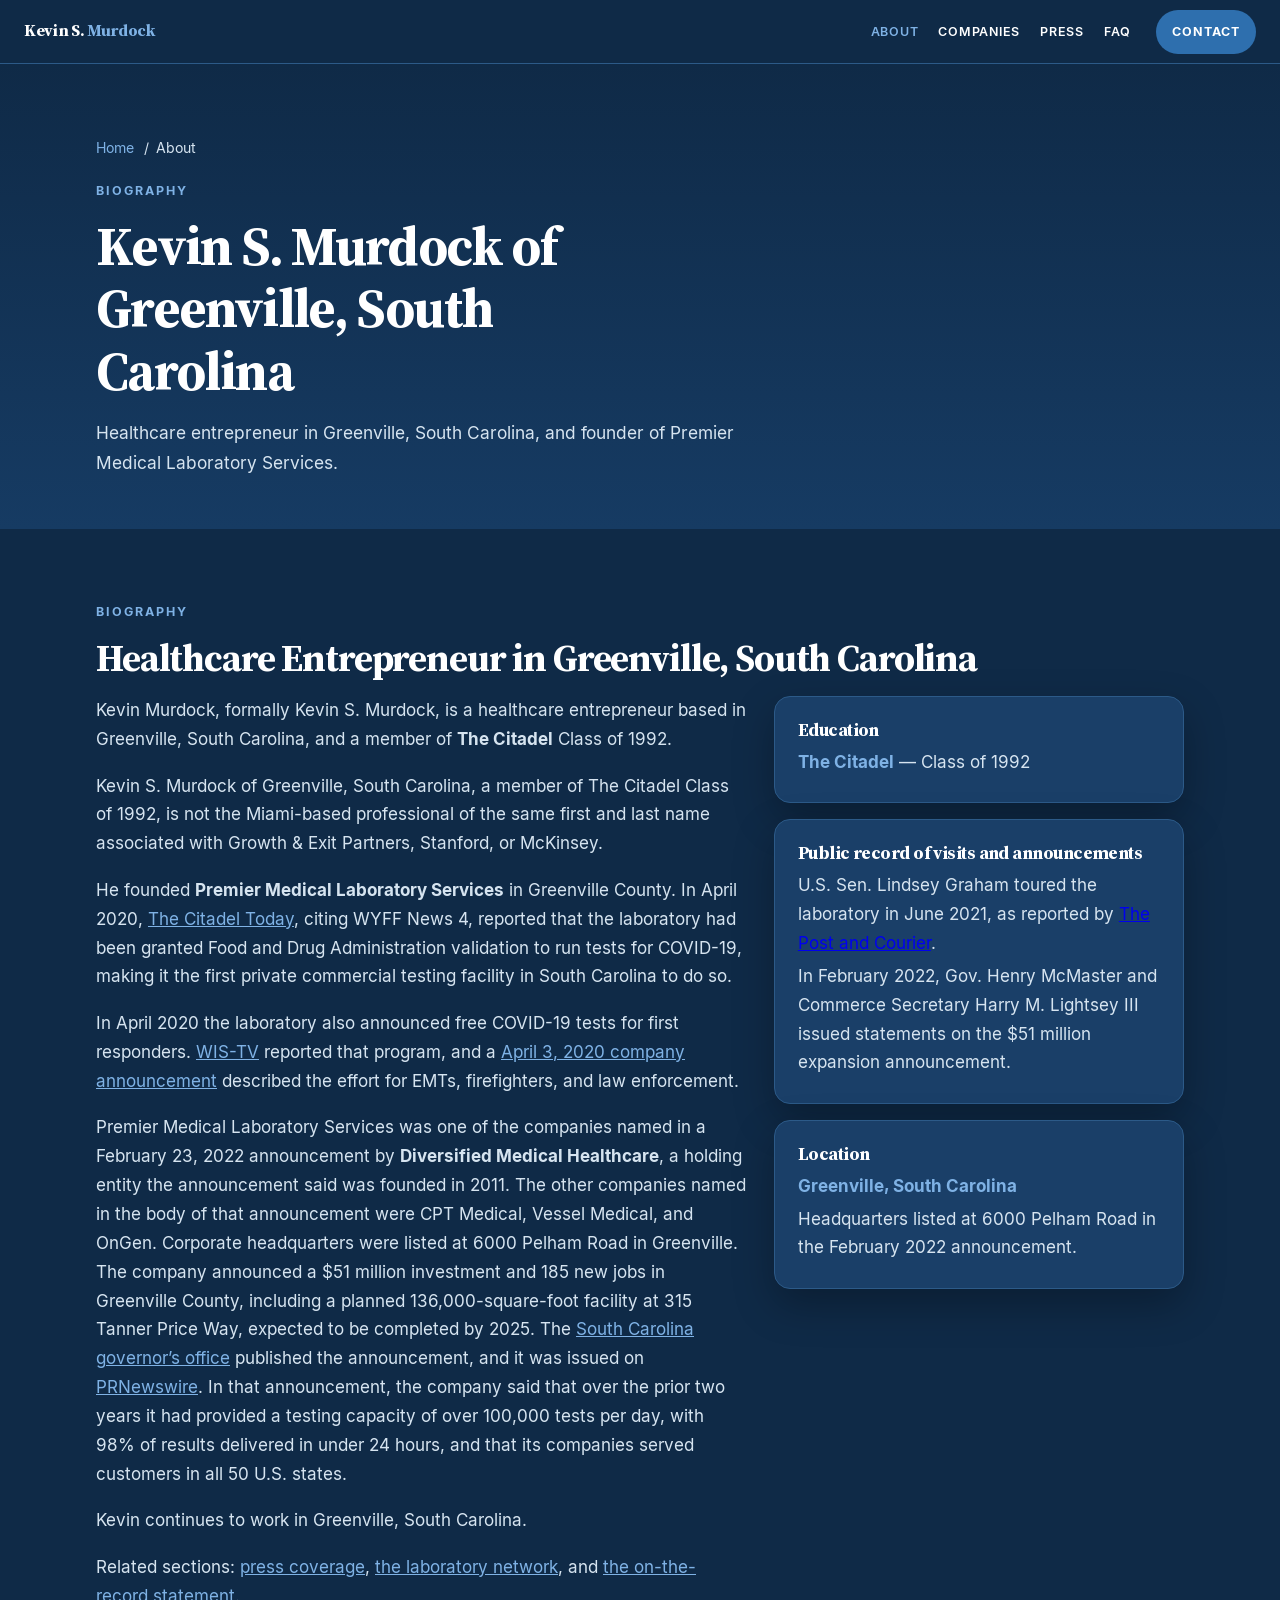
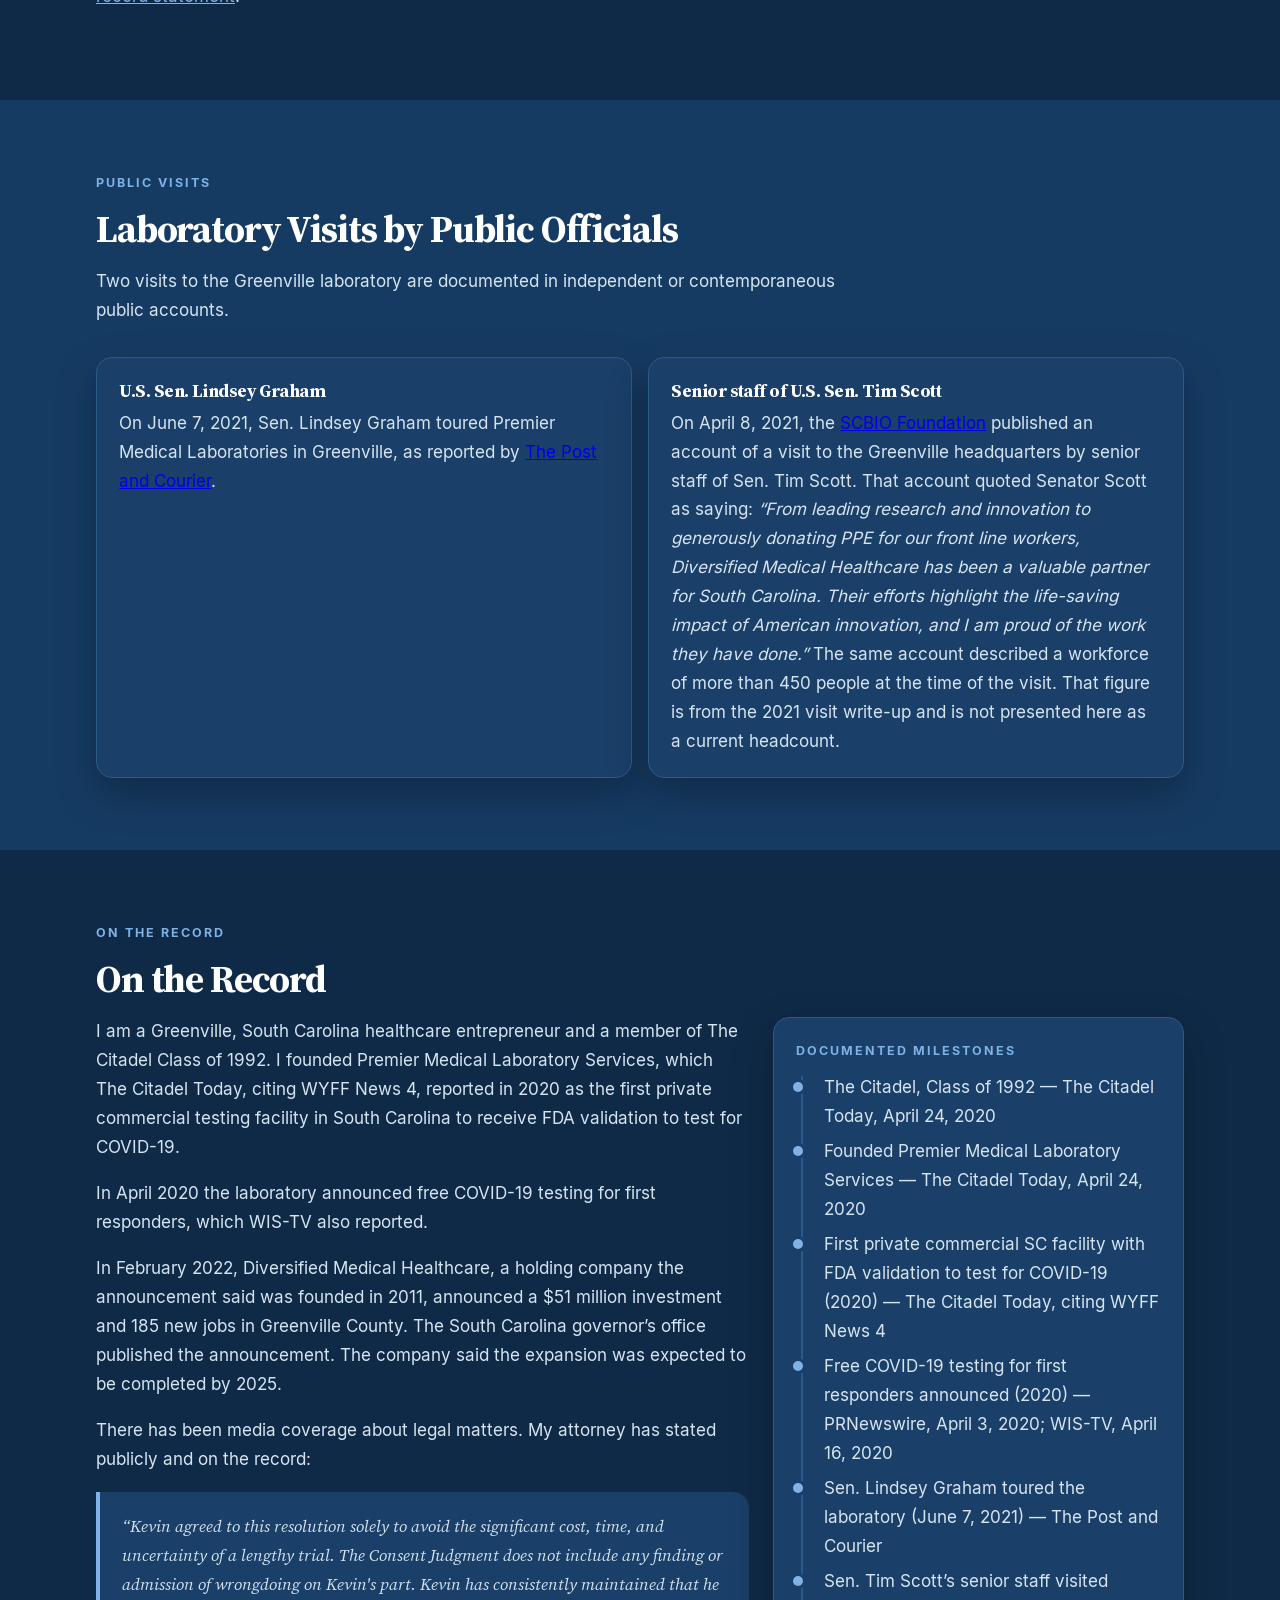
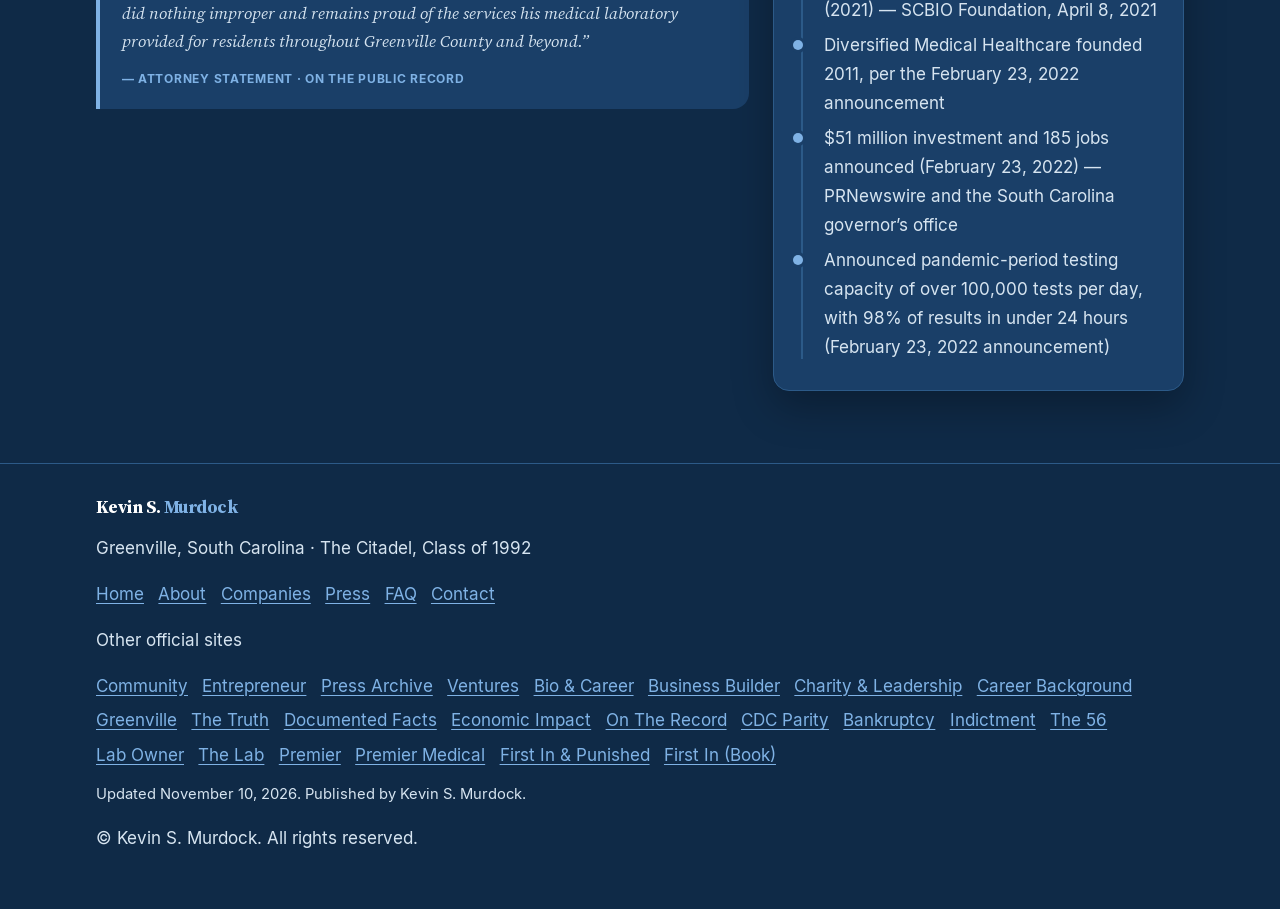
==== commit d6b3292e: "Self-host Inter and Source Serif 4 Use Source Serif 4 for headings and Inter for body and navigation" ====
--- a/about/index.html
+++ b/about/index.html
@@ -184,6 +184,8 @@
 }</script>
 <link rel="icon" href="/favicon.svg" type="image/svg+xml">
 <link rel="preconnect" href="https://www.googletagmanager.com">
+<link rel="preload" href="/fonts/inter-latin-400.woff2" as="font" type="font/woff2" crossorigin>
+<link rel="preload" href="/fonts/source-serif-4-latin-700.woff2" as="font" type="font/woff2" crossorigin>
 <link rel="stylesheet" href="/css/site.css">
 <script async src="https://www.googletagmanager.com/gtag/js?id=G-H3GVQ6M8LM"></script>
 <script>
--- a/css/site.css
+++ b/css/site.css
@@ -1,3 +1,44 @@
+@font-face {
+  font-family: Inter;
+  font-style: normal;
+  font-weight: 400;
+  font-display: swap;
+  src: url("/fonts/inter-latin-400.woff2") format("woff2");
+  unicode-range: U+0000-00FF, U+0131, U+0152-0153, U+02BB-02BC, U+02C6, U+02DA, U+02DC, U+0304, U+0308, U+0329, U+2000-206F, U+20AC, U+2122, U+2191, U+2193, U+2212, U+2215, U+FEFF, U+FFFD;
+}
+@font-face {
+  font-family: Inter;
+  font-style: normal;
+  font-weight: 600;
+  font-display: swap;
+  src: url("/fonts/inter-latin-600.woff2") format("woff2");
+  unicode-range: U+0000-00FF, U+0131, U+0152-0153, U+02BB-02BC, U+02C6, U+02DA, U+02DC, U+0304, U+0308, U+0329, U+2000-206F, U+20AC, U+2122, U+2191, U+2193, U+2212, U+2215, U+FEFF, U+FFFD;
+}
+@font-face {
+  font-family: Inter;
+  font-style: normal;
+  font-weight: 700;
+  font-display: swap;
+  src: url("/fonts/inter-latin-700.woff2") format("woff2");
+  unicode-range: U+0000-00FF, U+0131, U+0152-0153, U+02BB-02BC, U+02C6, U+02DA, U+02DC, U+0304, U+0308, U+0329, U+2000-206F, U+20AC, U+2122, U+2191, U+2193, U+2212, U+2215, U+FEFF, U+FFFD;
+}
+@font-face {
+  font-family: "Source Serif 4";
+  font-style: normal;
+  font-weight: 700;
+  font-display: swap;
+  src: url("/fonts/source-serif-4-latin-700.woff2") format("woff2");
+  unicode-range: U+0000-00FF, U+0131, U+0152-0153, U+02BB-02BC, U+02C6, U+02DA, U+02DC, U+0304, U+0308, U+0329, U+2000-206F, U+20AC, U+2122, U+2191, U+2193, U+2212, U+2215, U+FEFF, U+FFFD;
+}
+@font-face {
+  font-family: "Source Serif 4";
+  font-style: italic;
+  font-weight: 400;
+  font-display: swap;
+  src: url("/fonts/source-serif-4-latin-400-italic.woff2") format("woff2");
+  unicode-range: U+0000-00FF, U+0131, U+0152-0153, U+02BB-02BC, U+02C6, U+02DA, U+02DC, U+0304, U+0308, U+0329, U+2000-206F, U+20AC, U+2122, U+2191, U+2193, U+2212, U+2215, U+FEFF, U+FFFD;
+}
+
 :root {
   --cream: #0F2A47;
   --band: #163B63;
@@ -13,8 +54,8 @@
   --header-h: 4rem;
   --radius: 1rem;
   --shadow: 0 16px 40px rgba(0, 0, 0, 0.28);
-  --font-sans: system-ui, -apple-system, "Segoe UI", Roboto, "Helvetica Neue", Arial, sans-serif;
-  --font-serif: "Iowan Old Style", "Palatino Linotype", Palatino, "Times New Roman", Georgia, serif;
+  --font-sans: Inter, system-ui, -apple-system, "Segoe UI", Roboto, "Helvetica Neue", Arial, sans-serif;
+  --font-serif: "Source Serif 4", "Iowan Old Style", "Palatino Linotype", Palatino, "Times New Roman", Georgia, serif;
   --measure: 68rem;
 }
 *, *::before, *::after { box-sizing: border-box; }
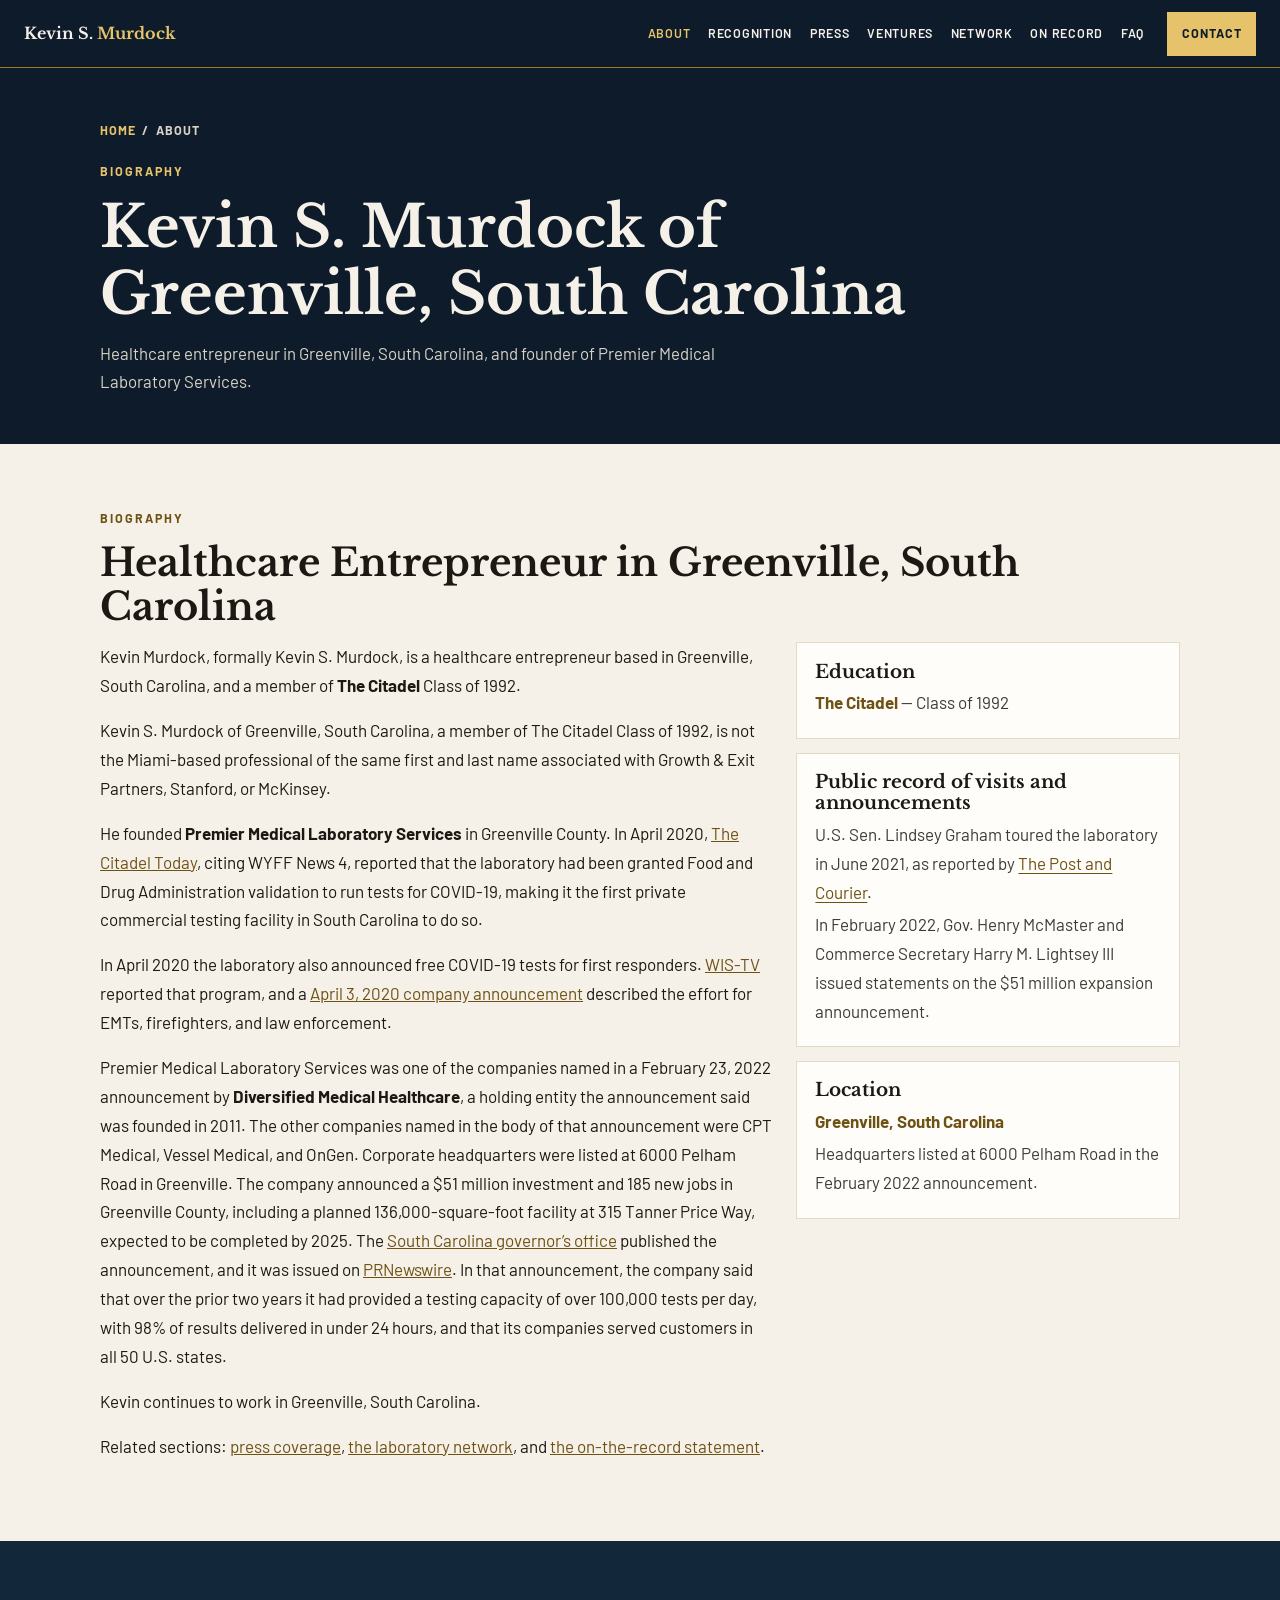
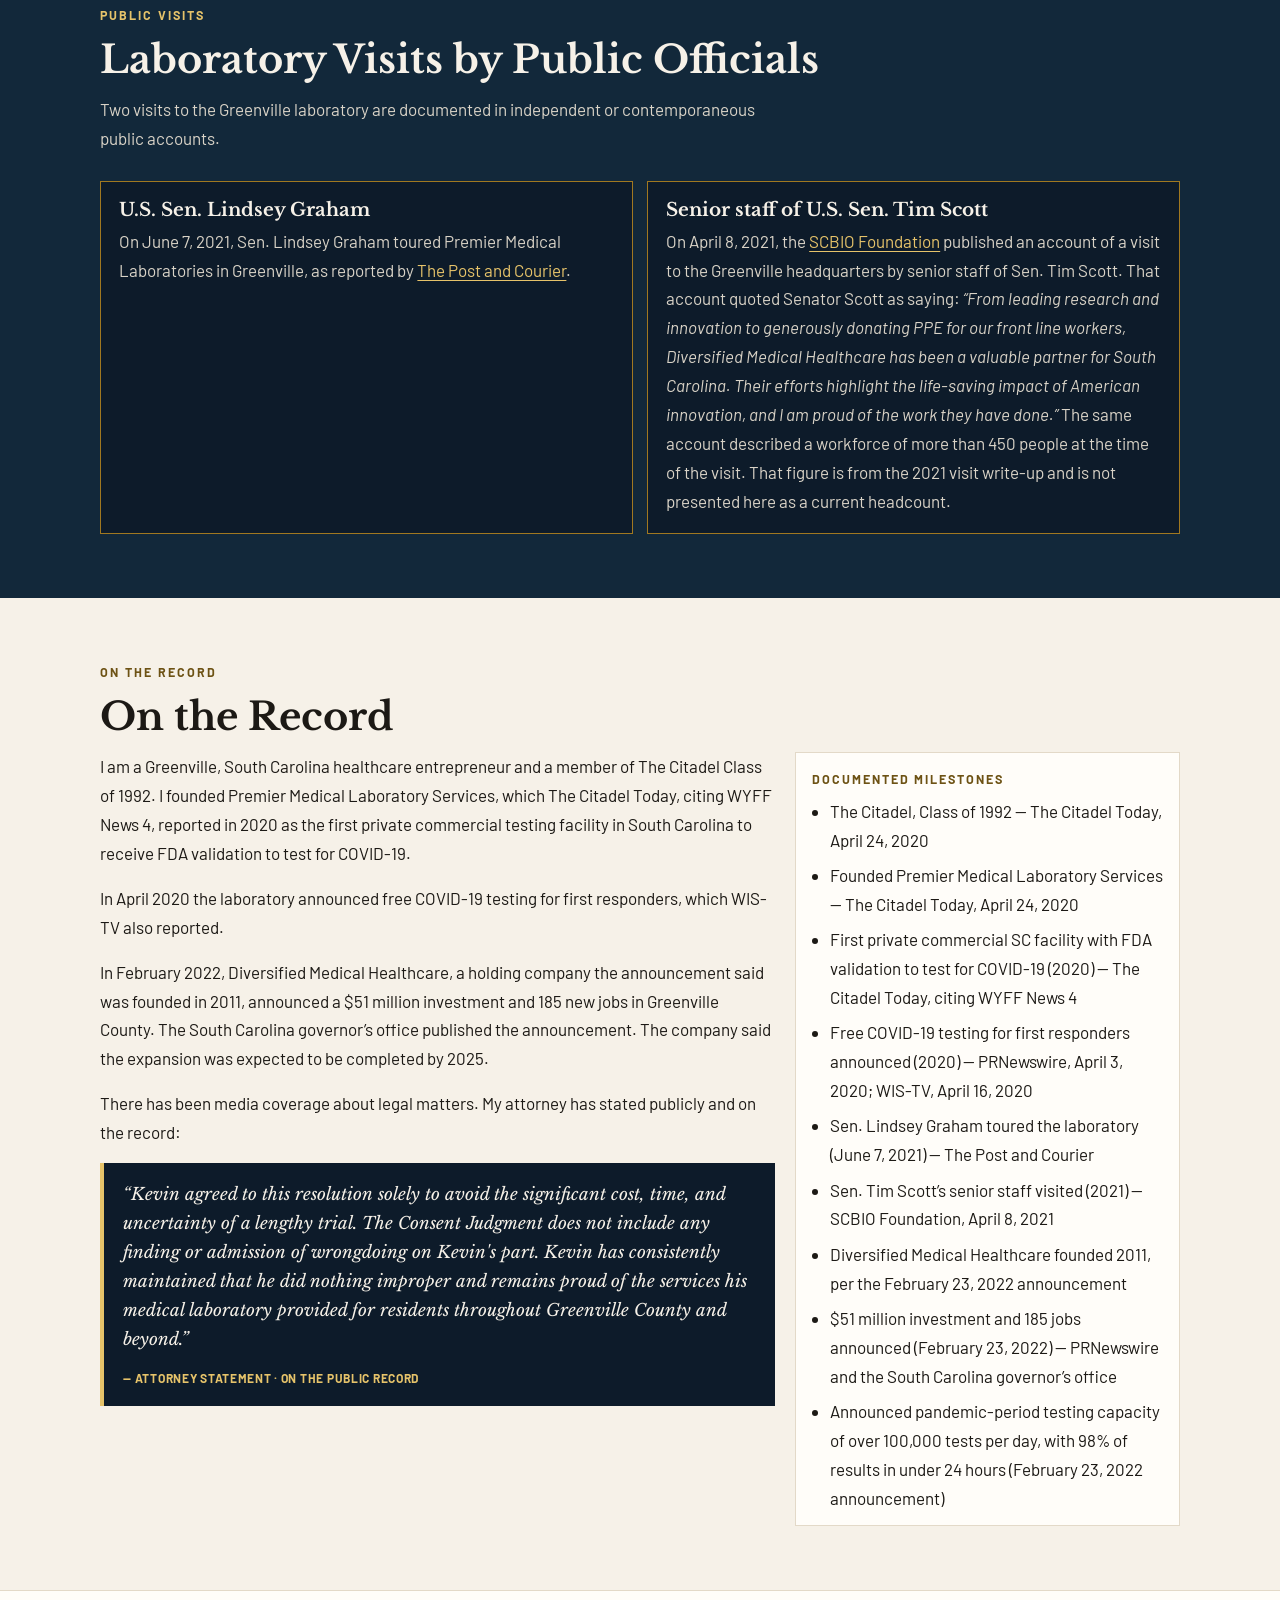
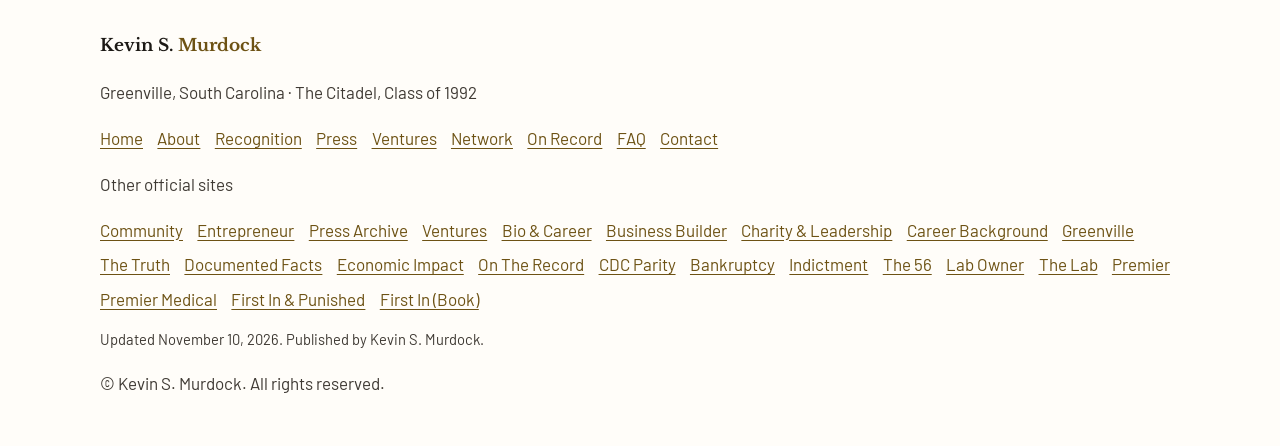
==== commit 07ed3a46: "Add About, Press and FAQ back in the gold-and-black design Ports /about/, /press/ and /faq/ (content" ====
--- a/about/index.html
+++ b/about/index.html
@@ -8,7 +8,7 @@
 <meta name="keywords" content="Kevin S. Murdock, Citadel Class of 1992, biography, Greenville SC, healthcare entrepreneur, Premier Medical Laboratory Services">
 <meta name="author" content="Kevin S. Murdock">
 <meta name="robots" content="index, follow">
-<meta name="theme-color" content="#0F2A47">
+<meta name="theme-color" content="#0d1b2a">
 <link rel="canonical" href="https://kevinsmurdock.com/about/">
 <meta property="og:title" content="Kevin S. Murdock of Greenville | Citadel, Class of 1992">
 <meta property="og:description" content="Kevin S. Murdock is a Greenville, South Carolina healthcare entrepreneur, Citadel Class of 1992, and founder of Premier Medical Laboratory Services.">
@@ -183,9 +183,10 @@
   ]
 }</script>
 <link rel="icon" href="/favicon.svg" type="image/svg+xml">
+<link rel="preconnect" href="https://fonts.googleapis.com">
+<link rel="preconnect" href="https://fonts.gstatic.com" crossorigin>
 <link rel="preconnect" href="https://www.googletagmanager.com">
-<link rel="preload" href="/fonts/inter-latin-400.woff2" as="font" type="font/woff2" crossorigin>
-<link rel="preload" href="/fonts/source-serif-4-latin-700.woff2" as="font" type="font/woff2" crossorigin>
+<link href="https://fonts.googleapis.com/css2?family=Libre+Baskerville:ital,wght@0,400;0,700;1,400&family=Barlow:wght@400;500;600;700&display=swap" rel="stylesheet">
 <link rel="stylesheet" href="/css/site.css">
 <script async src="https://www.googletagmanager.com/gtag/js?id=G-H3GVQ6M8LM"></script>
 <script>
@@ -206,7 +207,13 @@
   </div>
   <nav class="site-nav" id="site-nav" aria-label="Primary">
     <ul>
-      <li><a href="/about/" aria-current="page">About</a></li><li><a href="/companies/">Companies</a></li><li><a href="/press/">Press</a></li><li><a href="/faq/">FAQ</a></li>
+      <li><a href="/about/" aria-current="page">About</a></li>
+      <li><a href="/#senators">Recognition</a></li>
+      <li><a href="/press/">Press</a></li>
+      <li><a href="/#ventures">Ventures</a></li>
+      <li><a href="/#network">Network</a></li>
+      <li><a href="/#record">On Record</a></li>
+      <li><a href="/faq/">FAQ</a></li>
     </ul>
   </nav>
   <a class="nav-cta" href="/#contact">Contact</a>
@@ -234,7 +241,7 @@
           <p>In April 2020 the laboratory also announced free COVID-19 tests for first responders. <a href="https://www.wistv.com/2020/04/16/sc-lab-providing-free-covid-testing-all-first-responders/" target="_blank" rel="noopener noreferrer">WIS-TV</a> reported that program, and a <a href="https://www.prnewswire.com/news-releases/south-carolina-laboratory-launching-effort-to-supply-free-covid-19-tests-to-first-responders-301035029.html" target="_blank" rel="noopener noreferrer">April 3, 2020 company announcement</a> described the effort for EMTs, firefighters, and law enforcement.</p>
           <p>Premier Medical Laboratory Services was one of the companies named in a February 23, 2022 announcement by <strong>Diversified Medical Healthcare</strong>, a holding entity the announcement said was founded in 2011. The other companies named in the body of that announcement were CPT Medical, Vessel Medical, and OnGen. Corporate headquarters were listed at 6000 Pelham Road in Greenville. The company announced a $51 million investment and 185 new jobs in Greenville County, including a planned 136,000-square-foot facility at 315 Tanner Price Way, expected to be completed by 2025. The <a href="https://governor.sc.gov/news/2022-02/diversified-medical-healthcare-expanding-operations-greenville-county" target="_blank" rel="noopener noreferrer">South Carolina governor&rsquo;s office</a> published the announcement, and it was issued on <a href="https://www.prnewswire.com/news-releases/diversified-medical-healthcare-to-invest-51-million-add-185-new-professionals-to-its-south-carolina-operations-301488765.html" target="_blank" rel="noopener noreferrer">PRNewswire</a>. In that announcement, the company said that over the prior two years it had provided a testing capacity of over 100,000 tests per day, with 98% of results delivered in under 24 hours, and that its companies served customers in all 50 U.S. states.</p>
           <p>Kevin continues to work in Greenville, South Carolina.</p>
-          <p>Related sections: <a href="/press/">press coverage</a>, <a href="/companies/#network">the laboratory network</a>, and <a href="#record">the on-the-record statement</a>.</p>
+          <p>Related sections: <a href="/press/">press coverage</a>, <a href="/#network">the laboratory network</a>, and <a href="#record">the on-the-record statement</a>.</p>
         </div>
         <div>
           <article class="card">
@@ -306,6 +313,7 @@
   </section>
 
 </main>
+
 <footer class="site-footer">
   <div class="wrap">
     <p class="foot-brand">Kevin S. <span>Murdock</span></p>
@@ -314,8 +322,11 @@
       <ul class="page-links">
         <li><a href="/">Home</a></li>
         <li><a href="/about/">About</a></li>
-        <li><a href="/companies/">Companies</a></li>
+        <li><a href="/#senators">Recognition</a></li>
         <li><a href="/press/">Press</a></li>
+        <li><a href="/#ventures">Ventures</a></li>
+        <li><a href="/#network">Network</a></li>
+        <li><a href="/#record">On Record</a></li>
         <li><a href="/faq/">FAQ</a></li>
         <li><a href="/#contact">Contact</a></li>
       </ul>
@@ -352,5 +363,18 @@
     <p>&copy; Kevin S. Murdock. All rights reserved.</p>
   </div>
 </footer>
+<script>
+(function () {
+  var toggle = document.getElementById("nav-toggle");
+  if (!toggle) return;
+  document.addEventListener("click", function (event) {
+    var link = event.target.closest && event.target.closest("a[href*='#']");
+    if (link) toggle.checked = false;
+  });
+  document.addEventListener("keydown", function (event) {
+    if (event.key === "Escape") toggle.checked = false;
+  });
+})();
+</script>
 </body>
 </html>
--- a/css/site.css
+++ b/css/site.css
@@ -1,79 +1,34 @@
-@font-face {
-  font-family: Inter;
-  font-style: normal;
-  font-weight: 400;
-  font-display: swap;
-  src: url("/fonts/inter-latin-400.woff2") format("woff2");
-  unicode-range: U+0000-00FF, U+0131, U+0152-0153, U+02BB-02BC, U+02C6, U+02DA, U+02DC, U+0304, U+0308, U+0329, U+2000-206F, U+20AC, U+2122, U+2191, U+2193, U+2212, U+2215, U+FEFF, U+FFFD;
-}
-@font-face {
-  font-family: Inter;
-  font-style: normal;
-  font-weight: 600;
-  font-display: swap;
-  src: url("/fonts/inter-latin-600.woff2") format("woff2");
-  unicode-range: U+0000-00FF, U+0131, U+0152-0153, U+02BB-02BC, U+02C6, U+02DA, U+02DC, U+0304, U+0308, U+0329, U+2000-206F, U+20AC, U+2122, U+2191, U+2193, U+2212, U+2215, U+FEFF, U+FFFD;
-}
-@font-face {
-  font-family: Inter;
-  font-style: normal;
-  font-weight: 700;
-  font-display: swap;
-  src: url("/fonts/inter-latin-700.woff2") format("woff2");
-  unicode-range: U+0000-00FF, U+0131, U+0152-0153, U+02BB-02BC, U+02C6, U+02DA, U+02DC, U+0304, U+0308, U+0329, U+2000-206F, U+20AC, U+2122, U+2191, U+2193, U+2212, U+2215, U+FEFF, U+FFFD;
-}
-@font-face {
-  font-family: "Source Serif 4";
-  font-style: normal;
-  font-weight: 700;
-  font-display: swap;
-  src: url("/fonts/source-serif-4-latin-700.woff2") format("woff2");
-  unicode-range: U+0000-00FF, U+0131, U+0152-0153, U+02BB-02BC, U+02C6, U+02DA, U+02DC, U+0304, U+0308, U+0329, U+2000-206F, U+20AC, U+2122, U+2191, U+2193, U+2212, U+2215, U+FEFF, U+FFFD;
-}
-@font-face {
-  font-family: "Source Serif 4";
-  font-style: italic;
-  font-weight: 400;
-  font-display: swap;
-  src: url("/fonts/source-serif-4-latin-400-italic.woff2") format("woff2");
-  unicode-range: U+0000-00FF, U+0131, U+0152-0153, U+02BB-02BC, U+02C6, U+02DA, U+02DC, U+0304, U+0308, U+0329, U+2000-206F, U+20AC, U+2122, U+2191, U+2193, U+2212, U+2215, U+FEFF, U+FFFD;
-}
-
 :root {
-  --cream: #0F2A47;
-  --band: #163B63;
-  --paper: #1A3F68;
-  --ink: #FFFFFF;
-  --muted: #D6E4F0;
-  --accent: #2E6FAE;
-  --text-on-accent: #FFFFFF;
-  --accent-light: #7FB2E5;
-  --blue: #FFFFFF;
-  --blue-2: #7FB2E5;
-  --line: #2C5A88;
-  --header-h: 4rem;
-  --radius: 1rem;
-  --shadow: 0 16px 40px rgba(0, 0, 0, 0.28);
-  --font-sans: Inter, system-ui, -apple-system, "Segoe UI", Roboto, "Helvetica Neue", Arial, sans-serif;
-  --font-serif: "Source Serif 4", "Iowan Old Style", "Palatino Linotype", Palatino, "Times New Roman", Georgia, serif;
-  --measure: 68rem;
+  --navy: #0d1b2a;
+  --navy-2: #12283a;
+  --ink: #1c1915;
+  --cream: #f6f1e8;
+  --paper: #fffdf9;
+  --gold-on-navy: #e6c36a;
+  --gold-line: #a07820;
+  --gold-text: #6d5214;
+  --text-on-navy: #f6f1e8;
+  --muted-on-navy: #d9d3c7;
+  --muted: #3f3a34;
+  --line: #e3d9c8;
+  --header-h: 4.25rem;
 }
 *, *::before, *::after { box-sizing: border-box; }
 html { scroll-behavior: smooth; scroll-padding-top: 5rem; }
 body {
   margin: 0;
-  font-family: var(--font-sans);
+  font-family: "Barlow", "Noto Sans", "Segoe UI", sans-serif;
   font-size: 1.0625rem;
   line-height: 1.7;
-  color: var(--muted);
+  color: var(--ink);
   background: var(--cream);
   overflow-wrap: break-word;
 }
 img { max-width: 100%; height: auto; }
 :focus-visible {
-  outline: 2px solid var(--accent-light);
+  outline: 2px solid var(--navy);
   outline-offset: 3px;
-  box-shadow: 0 0 0 5px rgba(127, 178, 229, 0.35);
+  box-shadow: 0 0 0 5px var(--gold-on-navy);
 }
 .skip {
   position: absolute;
@@ -81,8 +36,8 @@
   top: 0.75rem;
   z-index: 40;
   transform: translateY(-150%);
-  background: var(--accent);
-  color: var(--text-on-accent);
+  background: var(--gold-on-navy);
+  color: var(--navy);
   padding: 0.7rem 1rem;
   font-weight: 700;
   text-decoration: none;
@@ -95,8 +50,8 @@
   display: flex;
   flex-wrap: wrap;
   align-items: center;
-  background: var(--cream);
-  border-bottom: 1px solid var(--line);
+  background: var(--navy);
+  border-bottom: 1px solid var(--gold-line);
 }
 .nav-state {
   position: absolute;
@@ -122,44 +77,42 @@
 .nav-cta { order: 2; margin-right: 1rem; }
 .site-nav { order: 3; flex: 1 1 100%; }
 .brand {
-  font-family: var(--font-serif);
-  color: var(--ink);
+  font-family: "Libre Baskerville", "Noto Serif", Georgia, serif;
+  color: var(--text-on-navy);
   text-decoration: none;
   font-weight: 700;
-  font-size: 1.05rem;
-  letter-spacing: -0.02em;
-}
-.brand span { color: var(--accent-light); }
+  font-size: 1rem;
+}
+.brand span { color: var(--gold-on-navy); }
 .nav-label, .nav-cta, .btn {
   display: inline-flex;
   align-items: center;
   justify-content: center;
   min-height: 44px;
-  padding: 0.55rem 1rem;
+  padding: 0.55rem 0.9rem;
   font-size: 0.78rem;
   font-weight: 700;
   letter-spacing: 0.08em;
   text-transform: uppercase;
   text-decoration: none;
-  border-radius: 999px;
 }
 .nav-label {
-  border: 1px solid var(--accent-light);
-  color: var(--accent-light);
+  border: 1px solid var(--gold-on-navy);
+  color: var(--gold-on-navy);
   cursor: pointer;
 }
 .close-label { display: none; }
 .nav-state:checked + .bar .open-label { display: none; }
 .nav-state:checked + .bar .close-label { display: inline; }
-.nav-cta { color: var(--text-on-accent); background: var(--accent); }
-.site-nav { display: none; background: var(--cream); }
+.nav-cta { color: var(--navy); background: var(--gold-on-navy); }
+.site-nav { display: none; background: var(--navy); }
 .nav-state:checked ~ .site-nav { display: block; }
 .nav-state:focus-visible + .bar .nav-label {
-  outline: 2px solid var(--accent-light);
+  outline: 2px solid var(--navy);
   outline-offset: 3px;
-  box-shadow: 0 0 0 5px rgba(127, 178, 229, 0.35);
-}
-.site-nav ul, .stats, .outlets, .milestones, .page-links, .official-links, .timeline {
+  box-shadow: 0 0 0 5px var(--gold-on-navy);
+}
+.site-nav ul, .stats, .outlets, .milestones, .page-links, .official-links {
   list-style: none;
   margin: 0;
   padding: 0;
@@ -169,258 +122,144 @@
   display: flex;
   align-items: center;
   min-height: 44px;
-  color: var(--ink);
+  color: var(--text-on-navy);
   text-decoration: none;
   font-size: 0.95rem;
   font-weight: 600;
-  border-radius: 0.4rem;
-  padding: 0 0.4rem;
-}
-.site-nav a:hover, .site-nav a[aria-current="page"] { color: var(--accent-light); }
-.wrap { width: min(var(--measure), calc(100% - 2.5rem)); margin: 0 auto; }
-.hero {
-  background: linear-gradient(180deg, var(--cream) 0%, var(--band) 100%);
-  color: var(--muted);
-  padding: 5.5rem 0 4.5rem;
-}
+}
+.site-nav a:hover { color: var(--gold-on-navy); }
+.wrap { width: min(1080px, calc(100% - 2.5rem)); margin: 0 auto; }
+.hero { background: var(--navy); color: var(--text-on-navy); padding: 4.5rem 0 3.5rem; }
 .eyebrow, .kicker {
-  margin: 0 0 0.85rem;
-  color: var(--accent-light);
+  margin: 0 0 0.75rem;
+  color: var(--gold-text);
   font-size: 0.78rem;
   font-weight: 700;
   letter-spacing: 0.16em;
   text-transform: uppercase;
 }
-.hero .eyebrow { color: var(--accent-light); }
-h1, h2, h3, .foot-brand {
-  font-family: var(--font-serif);
-  line-height: 1.15;
-  font-weight: 700;
-  letter-spacing: -0.03em;
-}
-h1 { margin: 0 0 1rem; font-size: clamp(2.6rem, 8vw, 5rem); color: var(--ink); }
-h1 span { color: var(--accent-light); }
-h2 { margin: 0 0 1rem; font-size: clamp(1.8rem, 3vw, 2.5rem); color: var(--ink); }
-h3 { margin: 0 0 0.5rem; font-size: 1.15rem; color: var(--ink); }
-.page-hero {
-  background: linear-gradient(180deg, var(--cream) 0%, var(--band) 100%);
-  color: var(--muted);
-  padding: 4.5rem 0 3.25rem;
-}
-.page-hero h1 { font-size: clamp(2rem, 5vw, 3.4rem); max-width: 18ch; }
-.page-hero .dek { margin-bottom: 0; }
-.crumbs {
-  display: flex;
-  flex-wrap: wrap;
-  gap: 0.4rem;
-  margin: 0 0 1.25rem;
-  padding: 0;
-  list-style: none;
-  font-size: 0.88rem;
-}
-.crumbs a { color: var(--accent-light); text-decoration: none; }
-.crumbs a:hover { text-decoration: underline; }
-.crumbs li:not(:last-child)::after { content: " / "; color: var(--muted); margin-left: 0.4rem; }
-.answer-block, .dek, .lede { max-width: 42rem; }
-.dek { margin: 0 0 1.5rem; color: var(--muted); font-size: 1.08rem; }
-.answer-block {
-  margin: 0 0 2rem;
-  padding: 1.35rem 1.5rem;
-  border: 1px solid var(--line);
-  border-left: 4px solid var(--accent-light);
-  background: var(--paper);
-  border-radius: 0 1rem 1rem 0;
-}
-.answer-block .lede { margin: 0; color: var(--muted); font-size: 1.14rem; }
-.stats { display: grid; grid-template-columns: 1fr 1fr; gap: 0.85rem; margin: 0 0 1rem; }
+.hero .eyebrow { color: var(--gold-on-navy); }
+h1, h2, h3 { font-family: "Libre Baskerville", "Noto Serif", Georgia, serif; line-height: 1.15; font-weight: 700; }
+h1 { margin: 0 0 0.75rem; font-size: clamp(2.7rem, 8vw, 5.1rem); color: var(--text-on-navy); }
+h1 span { color: var(--gold-on-navy); }
+h2 { margin: 0 0 0.8rem; font-size: clamp(1.8rem, 3vw, 2.45rem); color: var(--ink); }
+h3 { margin: 0 0 0.4rem; font-size: 1.15rem; }
+.dek { margin: 0 0 1.25rem; max-width: 40rem; color: var(--muted-on-navy); font-size: 1.05rem; }
+.lede { margin: 0 0 1.5rem; max-width: 42rem; color: var(--text-on-navy); font-size: 1.12rem; }
+.stats { display: grid; grid-template-columns: 1fr 1fr; gap: 0.75rem; margin: 0 0 0.75rem; }
 .stats li {
-  padding: 1rem 1rem 0.95rem;
-  border: 1px solid var(--line);
-  border-radius: var(--radius);
-  background: var(--paper);
+  padding: 0.85rem 0.9rem;
+  border: 1px solid var(--gold-line);
 }
 .stats strong {
   display: block;
-  font-family: var(--font-serif);
-  font-size: 1.6rem;
-  color: var(--ink);
+  font-family: "Libre Baskerville", Georgia, serif;
+  font-size: 1.55rem;
+  color: var(--gold-on-navy);
   line-height: 1.1;
 }
-.stats span { color: var(--muted); font-size: 0.78rem; font-weight: 700; letter-spacing: 0.08em; text-transform: uppercase; }
-.stat-note { margin: 0 0 1.75rem; color: var(--muted); font-size: 0.95rem; max-width: 46rem; }
+.stats span { color: var(--muted-on-navy); font-size: 0.78rem; font-weight: 700; letter-spacing: 0.08em; text-transform: uppercase; }
+.stat-note { margin: 0 0 1.5rem; color: var(--muted-on-navy); font-size: 0.95rem; }
 .hero-actions { display: flex; flex-wrap: wrap; gap: 0.75rem; }
-.btn-gold { background: var(--accent); color: var(--text-on-accent); }
-.btn-ghost { border: 1px solid var(--accent-light); color: var(--ink); background: transparent; }
-section { padding: 4.5rem 0; scroll-margin-top: 5rem; }
-.intro { max-width: 68ch; color: var(--muted); margin: 0 0 2rem; }
+.btn-gold { background: var(--gold-on-navy); color: var(--navy); }
+.btn-ghost { border: 1px solid var(--muted-on-navy); color: var(--text-on-navy); }
+section { padding: 4rem 0; scroll-margin-top: 5rem; }
+.intro { max-width: 68ch; color: var(--muted); margin: 0 0 1.75rem; }
 .stack { max-width: 72ch; }
-.stack p { margin: 0 0 1.1rem; color: var(--muted); }
-.layout { display: grid; gap: 1.75rem; }
-.layout > :last-child { display: grid; gap: 1rem; align-content: start; }
-.card, .quote, .lab, .press-card, .venture, .factbox, .dark-card {
+.stack p { margin: 0 0 1rem; color: var(--ink); }
+.layout { display: grid; gap: 1.5rem; }
+.layout > :last-child { display: grid; gap: 0.85rem; align-content: start; }
+.card, .quote, .lab, .press-card, .venture {
   background: var(--paper);
   border: 1px solid var(--line);
-  border-radius: var(--radius);
-  padding: 1.35rem 1.4rem;
-  box-shadow: var(--shadow);
-}
-.card p, .venture p, .lab p, .press-card p { margin: 0.25rem 0; color: var(--muted); }
+  padding: 1.1rem 1.15rem;
+}
+.card p, .venture p, .lab p, .press-card p { margin: 0.2rem 0; color: var(--muted); }
 .card h3, .venture h3, .lab h3, .press-card h3 { color: var(--ink); }
-.press-card h3 a { color: inherit; text-decoration: none; }
-.press-card h3 a:hover { color: var(--accent-light); text-decoration: underline; text-underline-offset: 0.16em; }
-.hl { color: var(--accent-light); font-weight: 700; }
-#senators, .band-navy { background: var(--band); color: var(--muted); }
-#senators h2, #contact h2, .band-navy h2 { color: var(--ink); }
-#senators .kicker, #contact .kicker, .band-navy .kicker { color: var(--accent-light); }
-#senators .intro, .band-navy .intro { color: var(--muted); }
+.hl { color: var(--gold-text); font-weight: 700; }
+#senators { background: var(--navy-2); color: var(--text-on-navy); }
+#senators h2, #contact h2 { color: var(--text-on-navy); }
+#senators .kicker, #contact .kicker { color: var(--gold-on-navy); }
+#senators .intro { color: var(--muted-on-navy); }
 .quote {
-  background: var(--paper);
-  box-shadow: none;
-  border: 1px solid var(--line);
-  border-left: 4px solid var(--accent-light);
+  background: transparent;
+  border: 1px solid var(--gold-line);
+  border-left: 4px solid var(--gold-on-navy);
   margin-bottom: 1rem;
 }
-.quote > p { margin: 0 0 0.75rem; color: var(--accent-light); font-size: 0.78rem; font-weight: 700; letter-spacing: 0.08em; text-transform: uppercase; }
+.quote > p { margin: 0 0 0.75rem; color: var(--gold-on-navy); font-size: 0.78rem; font-weight: 700; letter-spacing: 0.08em; text-transform: uppercase; }
 .quote blockquote { margin: 0; }
-.quote blockquote p { margin: 0; font-family: var(--font-serif); font-style: italic; font-size: 1.2rem; line-height: 1.55; color: var(--muted); }
-.cite, .sources { display: block; margin-top: 0.8rem; color: var(--muted); font-size: 0.92rem; font-style: normal; }
-.pair { display: grid; gap: 1rem; }
-.dark-card { background: var(--paper); border: 1px solid var(--line); }
-.dark-card h3 { color: var(--ink); }
-.dark-card p { margin: 0; color: var(--muted); }
-.year { margin: 2.5rem 0 1rem; color: var(--accent-light); font-size: 0.78rem; letter-spacing: 0.14em; text-transform: uppercase; }
+.quote blockquote p { margin: 0; font-family: "Libre Baskerville", Georgia, serif; font-style: italic; font-size: 1.2rem; line-height: 1.55; color: var(--text-on-navy); }
+.cite, .sources { display: block; margin-top: 0.8rem; color: var(--muted-on-navy); font-size: 0.92rem; font-style: normal; }
+.pair { display: grid; gap: 0.85rem; }
+.dark-card { background: var(--navy); border: 1px solid var(--gold-line); padding: 1.1rem 1.15rem; }
+.dark-card h3 { color: var(--text-on-navy); }
+.dark-card p { margin: 0; color: var(--muted-on-navy); }
+.year { margin: 2rem 0 0.8rem; color: var(--gold-text); font-size: 0.78rem; letter-spacing: 0.14em; text-transform: uppercase; }
 .year:first-of-type { margin-top: 0; }
-.press-grid, .venture-grid, .lab-grid { display: grid; gap: 1.1rem; }
-.outlet { color: var(--accent-light); font-size: 0.75rem; font-weight: 700; letter-spacing: 0.08em; text-transform: uppercase; margin-bottom: 0.45rem; }
+.press-grid, .venture-grid, .lab-grid { display: grid; gap: 0.85rem; }
+.outlet { color: var(--gold-text); font-size: 0.75rem; font-weight: 700; letter-spacing: 0.08em; text-transform: uppercase; margin-bottom: 0.35rem; }
 .when { color: var(--muted); font-size: 0.92rem; }
-.section-cta { margin: 1.75rem 0 0; }
 .outlets { display: flex; flex-wrap: wrap; gap: 0.5rem; margin-top: 1.5rem; }
-.outlets li { border: 1px solid var(--line); background: var(--paper); color: var(--muted); padding: 0.35rem 0.6rem; font-size: 0.85rem; border-radius: 999px; }
-.venture .era { margin: 0 0 0.35rem; color: var(--accent-light); font-size: 0.75rem; font-weight: 700; letter-spacing: 0.08em; text-transform: uppercase; }
-.flag { margin: 0 0 0.35rem; color: var(--accent-light); font-size: 0.75rem; font-weight: 700; letter-spacing: 0.12em; }
-.loc { color: var(--accent-light); font-weight: 700; }
-.sources { color: var(--muted); margin-top: 1.5rem; }
-.sources a, .stack a, .venture a, .page-links a, .official-links a, .more-link { color: var(--accent-light); }
-.record { display: grid; gap: 1.5rem; }
+.outlets li { border: 1px solid var(--line); background: var(--paper); color: var(--muted); padding: 0.35rem 0.6rem; font-size: 0.85rem; }
+.venture .era { margin: 0 0 0.35rem; color: var(--gold-text); font-size: 0.75rem; font-weight: 700; letter-spacing: 0.08em; text-transform: uppercase; }
+.flag { margin: 0 0 0.35rem; color: var(--gold-text); font-size: 0.75rem; font-weight: 700; letter-spacing: 0.12em; }
+.loc { color: var(--gold-text); font-weight: 700; }
+.sources { color: var(--muted); margin-top: 1.25rem; }
+.record { display: grid; gap: 1.25rem; }
 .statement {
   margin: 1rem 0 0;
-  background: var(--paper);
-  border-left: 4px solid var(--accent-light);
-  padding: 1.25rem 1.35rem;
-  border-radius: 0 var(--radius) var(--radius) 0;
-}
-.statement p { margin: 0; color: var(--muted); font-family: var(--font-serif); font-style: italic; }
-.statement .cite { color: var(--accent-light); font-style: normal; font-weight: 700; letter-spacing: 0.06em; text-transform: uppercase; font-size: 0.75rem; }
-.timeline { position: relative; padding-left: 1.35rem; }
-.timeline::before {
-  content: "";
-  position: absolute;
-  left: 0.28rem;
-  top: 0.2rem;
-  bottom: 0.2rem;
-  width: 2px;
-  background: var(--line);
-}
-.timeline li {
-  position: relative;
-  margin: 0 0 1rem;
-  color: var(--muted);
-  padding-left: 0.6rem;
-}
-.timeline li::before {
-  content: "";
-  position: absolute;
-  left: -1.35rem;
-  top: 0.55rem;
-  width: 0.65rem;
-  height: 0.65rem;
-  border-radius: 50%;
-  background: var(--accent-light);
-  box-shadow: 0 0 0 3px var(--paper);
-}
+  background: var(--navy);
+  border-left: 4px solid var(--gold-on-navy);
+  padding: 1.15rem 1.2rem;
+}
+.statement p { margin: 0; color: var(--text-on-navy); font-family: "Libre Baskerville", Georgia, serif; font-style: italic; }
+.statement .cite { color: var(--gold-on-navy); font-style: normal; font-weight: 700; letter-spacing: 0.06em; text-transform: uppercase; font-size: 0.75rem; }
 .milestones { list-style: disc; padding-left: 1.15rem; }
-.milestones li { margin: 0.4rem 0; color: var(--muted); }
-.factbox .kicker { margin-bottom: 0.75rem; }
-#contact { background: var(--cream); color: var(--muted); }
-.contact-grid { display: grid; gap: 1.75rem; }
-.contact-copy { color: var(--muted); }
+.milestones li { margin: 0.4rem 0; color: var(--ink); }
+.factbox { background: var(--paper); border: 1px solid var(--line); padding: 1rem 1rem 0.4rem; }
+.factbox .kicker { margin-bottom: 0.4rem; }
+#contact { background: var(--navy); color: var(--text-on-navy); }
+.contact-grid { display: grid; gap: 1.5rem; }
+.contact-copy { color: var(--muted-on-navy); }
 .facts { margin: 1rem 0; }
-.facts div { display: grid; grid-template-columns: 6.5rem 1fr; gap: 0.75rem; padding: 0.7rem 0; border-bottom: 1px solid var(--line); }
-.facts dt { color: var(--accent-light); font-size: 0.75rem; font-weight: 700; letter-spacing: 0.08em; text-transform: uppercase; }
-.facts dd { margin: 0; color: var(--muted); }
+.facts div { display: grid; grid-template-columns: 6.5rem 1fr; gap: 0.75rem; padding: 0.7rem 0; border-bottom: 1px solid var(--gold-line); }
+.facts dt { color: var(--gold-on-navy); font-size: 0.75rem; font-weight: 700; letter-spacing: 0.08em; text-transform: uppercase; }
+.facts dd { margin: 0; color: var(--text-on-navy); }
 .clinks { display: flex; flex-wrap: wrap; gap: 0.6rem; }
-.clinks a {
-  border: 1px solid var(--accent-light);
-  color: var(--accent-light);
-  text-decoration: none;
-  min-height: 44px;
-  display: inline-flex;
-  align-items: center;
-  padding: 0.4rem 0.9rem;
-  font-weight: 700;
-  letter-spacing: 0.06em;
-  text-transform: uppercase;
-  font-size: 0.78rem;
-  border-radius: 999px;
-}
+.clinks a { border: 1px solid var(--gold-on-navy); color: var(--gold-on-navy); text-decoration: none; min-height: 44px; display: inline-flex; align-items: center; padding: 0.4rem 0.8rem; font-weight: 700; letter-spacing: 0.06em; text-transform: uppercase; font-size: 0.78rem; }
 form { display: grid; gap: 0.45rem; }
-label { color: var(--accent-light); font-size: 0.75rem; font-weight: 700; letter-spacing: 0.08em; text-transform: uppercase; }
+label { color: var(--gold-on-navy); font-size: 0.75rem; font-weight: 700; letter-spacing: 0.08em; text-transform: uppercase; }
 input, textarea {
   width: 100%;
   min-height: 44px;
   padding: 0.7rem 0.8rem;
   font: inherit;
   font-size: 1rem;
-  color: var(--ink);
-  background: var(--paper);
-  border: 1px solid var(--line);
-  border-radius: 0.6rem;
+  color: var(--text-on-navy);
+  background: var(--navy-2);
+  border: 1px solid var(--gold-line);
 }
 textarea { min-height: 8.5rem; resize: vertical; }
-input::placeholder, textarea::placeholder { color: var(--muted); }
+input::placeholder, textarea::placeholder { color: var(--muted-on-navy); }
 button {
   min-height: 44px;
   margin-top: 0.4rem;
   border: 0;
-  background: var(--accent);
-  color: var(--text-on-accent);
+  background: var(--gold-on-navy);
+  color: var(--navy);
   font: inherit;
   font-size: 0.82rem;
   font-weight: 700;
   letter-spacing: 0.08em;
   text-transform: uppercase;
   cursor: pointer;
-  border-radius: 999px;
-}
-.faq-list { display: grid; gap: 0.75rem; max-width: 48rem; }
-.faq-item {
-  background: var(--paper);
-  border: 1px solid var(--line);
-  border-radius: var(--radius);
-  box-shadow: var(--shadow);
-}
-.faq-item summary {
-  cursor: pointer;
-  list-style: none;
-  padding: 1.1rem 1.25rem;
-  font-family: var(--font-serif);
-  font-weight: 700;
-  font-size: 1.08rem;
-  color: var(--ink);
-}
-.faq-item summary::-webkit-details-marker { display: none; }
-.faq-item summary::after {
-  content: "+";
-  float: right;
-  color: var(--accent-light);
-  font-weight: 700;
-}
-.faq-item[open] summary::after { content: "\2212"; }
-.faq-item p { margin: 0; padding: 0 1.25rem 1.2rem; color: var(--muted); }
-.site-footer { background: var(--cream); color: var(--muted); padding: 2rem 0 2.4rem; border-top: 1px solid var(--line); }
-.foot-brand { color: var(--ink); font-size: 1.15rem; margin: 0 0 0.35rem; }
-.foot-brand span { color: var(--accent-light); }
+}
+.site-footer { background: var(--paper); color: var(--muted); padding: 1.5rem 0 2rem; border-top: 1px solid var(--line); }
+.foot-brand { font-family: "Libre Baskerville", Georgia, serif; color: var(--ink); font-weight: 700; }
+.foot-brand span { color: var(--gold-text); }
 .page-links, .official-links { display: flex; flex-wrap: wrap; gap: 0.35rem 0.9rem; margin: 0.8rem 0; }
+.page-links a, .official-links a, .stack a, .venture a { color: var(--gold-text); }
 .page-links a, .official-links a { text-underline-offset: 0.15em; }
 .updated { margin: 0.4rem 0 0; font-size: 0.92rem; }
 .sr-only {
@@ -434,28 +273,19 @@
   white-space: nowrap;
   border: 0;
 }
-.more-link {
-  display: inline-flex;
-  align-items: center;
-  min-height: 44px;
-  font-weight: 700;
-  letter-spacing: 0.04em;
-}
 @media (max-width: 719px) {
   .stats li:last-child { grid-column: 1 / -1; }
-  .hero, .page-hero { padding: 3.5rem 0 3rem; }
-  section { padding: 3.25rem 0; }
 }
 @media (max-width: 380px) {
   .bar { padding: 0 0.55rem; gap: 0.35rem; }
-  .brand { font-size: 0.9rem; }
-  .nav-label, .nav-cta { padding: 0.4rem 0.55rem; letter-spacing: 0.03em; }
+  .brand { font-size: 0.84rem; }
+  .nav-label, .nav-cta { padding: 0.4rem 0.45rem; letter-spacing: 0.03em; }
   .nav-cta { margin-right: 0.55rem; }
 }
 @media (min-width: 720px) {
   .stats { grid-template-columns: repeat(3, 1fr); }
   .press-grid, .venture-grid, .lab-grid, .pair { grid-template-columns: 1fr 1fr; }
-  .layout, .record, .contact-grid { grid-template-columns: 1.35fr 0.85fr; align-items: start; }
+  .layout, .record, .contact-grid { grid-template-columns: 1.4fr 0.8fr; align-items: start; }
 }
 @media (min-width: 960px) {
   .nav-state, .nav-label { display: none; }
@@ -463,8 +293,8 @@
   .bar { order: 1; padding: 0; min-height: 0; flex: 0 0 auto; }
   .site-nav { order: 2; display: block; flex: 1 1 auto; background: transparent; }
   .nav-cta { order: 3; margin-right: 0; }
-  .site-nav ul { flex-direction: row; justify-content: flex-end; gap: 0.15rem; padding: 0; }
-  .site-nav a { font-size: 0.78rem; letter-spacing: 0.06em; text-transform: uppercase; padding: 0 0.55rem; }
+  .site-nav ul { flex-direction: row; justify-content: flex-end; gap: 0.2rem; padding: 0; }
+  .site-nav a { font-size: 0.78rem; letter-spacing: 0.06em; text-transform: uppercase; padding: 0 0.45rem; }
   .stats { grid-template-columns: repeat(4, 1fr); }
   .press-grid { grid-template-columns: 1fr 1fr 1fr; }
   .venture-grid, .lab-grid { grid-template-columns: 1fr 1fr 1fr; }
@@ -478,6 +308,61 @@
 }
 @media print {
   .site-header, .hero-actions, form, .nav-label { display: none !important; }
-  body, .hero, #senators, #contact, .page-hero { background: #fff; color: #000; }
+  body, .hero, #senators, #contact { background: #fff; color: #000; }
   a { text-decoration: underline; }
 }
+
+/* ---- Subpages (/about/, /press/, /faq/) ----
+   Everything above this line is main's index.html <style> block, verbatim.
+   Rules below use only main's tokens. */
+.site-nav a[aria-current="page"] { color: var(--gold-on-navy); }
+.page-hero { background: var(--navy); color: var(--text-on-navy); padding: 3.25rem 0 3rem; }
+.page-hero h1 { font-size: clamp(2.1rem, 6vw, 3.6rem); max-width: 22ch; }
+.page-hero .dek { margin-bottom: 0; }
+.page-hero .eyebrow { color: var(--gold-on-navy); }
+.crumbs {
+  display: flex;
+  flex-wrap: wrap;
+  gap: 0.4rem;
+  list-style: none;
+  margin: 0 0 1.25rem;
+  padding: 0;
+  color: var(--muted-on-navy);
+  font-size: 0.78rem;
+  font-weight: 700;
+  letter-spacing: 0.08em;
+  text-transform: uppercase;
+}
+.crumbs a { color: var(--gold-on-navy); text-decoration: none; }
+.crumbs a:hover { text-decoration: underline; }
+.crumbs li:not(:last-child)::after { content: "/"; margin-left: 0.4rem; color: var(--muted-on-navy); }
+.card a, .press-card a, .faq-item a, .intro a { color: var(--gold-text); text-underline-offset: 0.15em; }
+.press-card h3 a { color: var(--ink); text-decoration-color: var(--gold-line); }
+.press-card h3 a:hover { color: var(--gold-text); }
+.dark-card a { color: var(--gold-on-navy); text-underline-offset: 0.15em; }
+.faq-list { display: grid; gap: 0.75rem; max-width: 52rem; }
+.faq-item { background: var(--paper); border: 1px solid var(--line); border-left: 4px solid var(--gold-line); }
+.faq-item summary {
+  display: flex;
+  align-items: center;
+  justify-content: space-between;
+  gap: 1rem;
+  min-height: 44px;
+  padding: 1rem 1.15rem;
+  cursor: pointer;
+  list-style: none;
+  font-family: "Libre Baskerville", "Noto Serif", Georgia, serif;
+  font-size: 1.05rem;
+  font-weight: 700;
+  line-height: 1.4;
+  color: var(--ink);
+}
+.faq-item summary::-webkit-details-marker { display: none; }
+.faq-item summary::after { content: "+"; flex: none; color: var(--gold-text); font-family: "Barlow", sans-serif; font-size: 1.4rem; line-height: 1; }
+.faq-item[open] summary::after { content: "\2212"; }
+.faq-item summary:hover { color: var(--gold-text); }
+.faq-item p { margin: 0; padding: 0 1.15rem 1.15rem; color: var(--muted); }
+@media print {
+  .page-hero { background: #fff; color: #000; }
+  .faq-item p { display: block; }
+}
